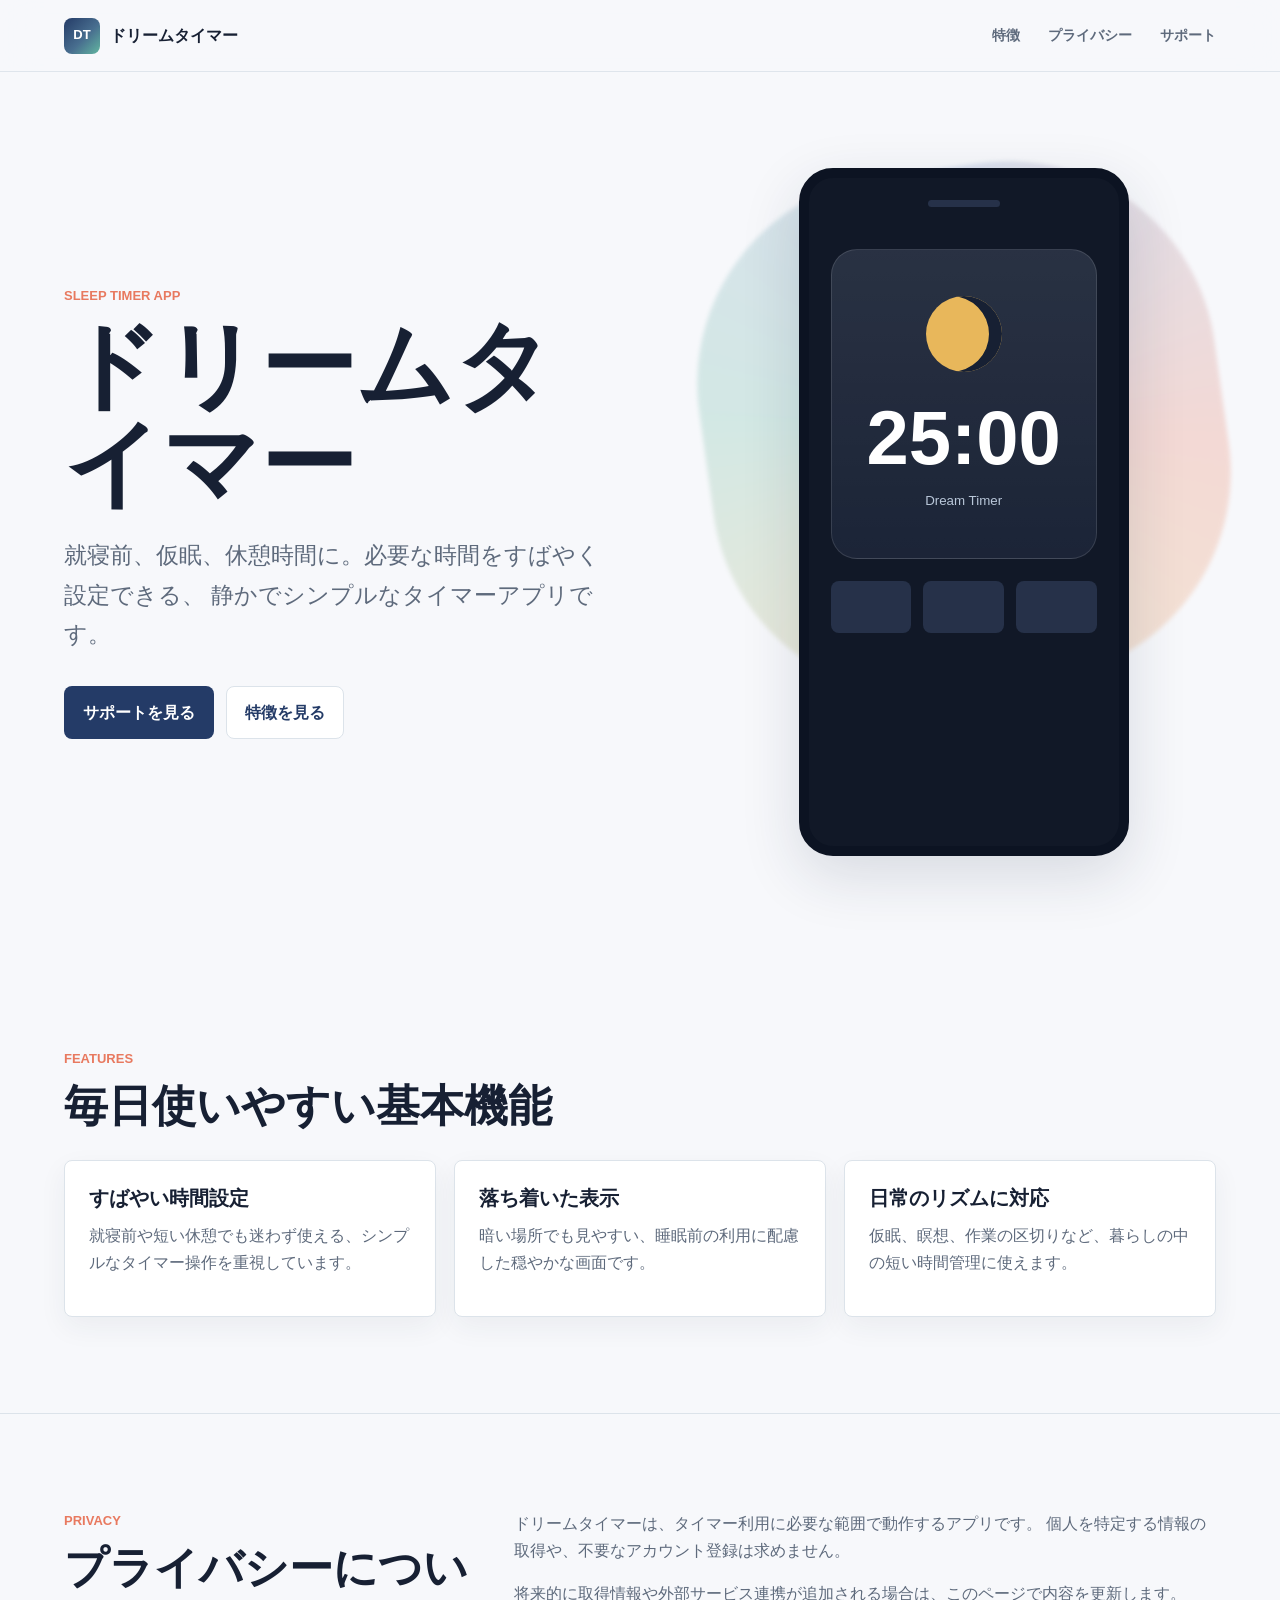
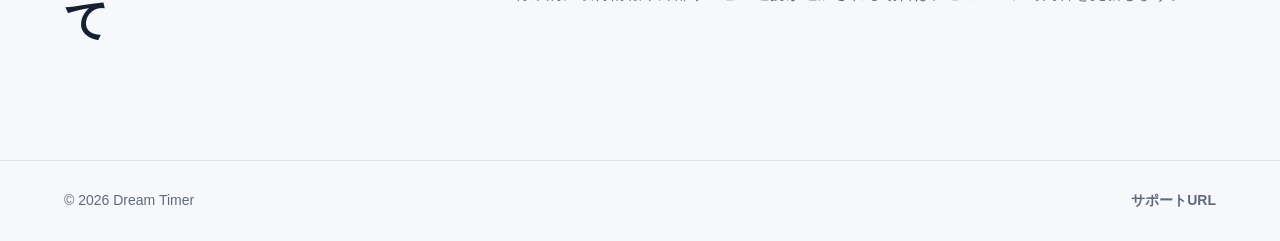
==== index.html @ 6107c569 "fix" ====
<!doctype html>
<html lang="ja">
  <head>
    <meta charset="utf-8">
    <meta name="viewport" content="width=device-width, initial-scale=1">
    <title>ドリームタイマー | 眠りに寄り添うシンプルなタイマー</title>
    <meta
      name="description"
      content="ドリームタイマーは、就寝前や休憩時間に使いやすい、シンプルで落ち着いたタイマーアプリです。"
    >
    <meta property="og:title" content="ドリームタイマー">
    <meta
      property="og:description"
      content="眠りに寄り添う、静かで使いやすいタイマーアプリ。"
    >
    <meta property="og:type" content="website">
    <link rel="stylesheet" href="styles.css">
  </head>
  <body>
    <header class="site-header" aria-label="サイトヘッダー">
      <a class="brand" href="index.html" aria-label="ドリームタイマー ホーム">
        <span class="app-icon" aria-hidden="true">DT</span>
        <span>ドリームタイマー</span>
      </a>
      <nav class="nav" aria-label="主要ナビゲーション">
        <a href="#features">特徴</a>
        <a href="#privacy">プライバシー</a>
        <a href="support.html">サポート</a>
      </nav>
    </header>

    <main>
      <section class="hero">
        <div class="hero-copy">
          <p class="eyebrow">Sleep timer app</p>
          <h1>ドリームタイマー</h1>
          <p class="lead">
            就寝前、仮眠、休憩時間に。必要な時間をすばやく設定できる、
            静かでシンプルなタイマーアプリです。
          </p>
          <div class="actions">
            <a class="button primary" href="support.html">サポートを見る</a>
            <a class="button secondary" href="#features">特徴を見る</a>
          </div>
        </div>
        <div class="phone-art" aria-label="ドリームタイマーの画面イメージ">
          <div class="phone">
            <div class="status-bar"></div>
            <div class="timer-face">
              <span class="moon" aria-hidden="true"></span>
              <strong>25:00</strong>
              <small>Dream Timer</small>
            </div>
            <div class="timer-controls">
              <span></span>
              <span></span>
              <span></span>
            </div>
          </div>
        </div>
      </section>

      <section id="features" class="section">
        <div class="section-heading">
          <p class="eyebrow">Features</p>
          <h2>毎日使いやすい基本機能</h2>
        </div>
        <div class="feature-grid">
          <article class="feature-card">
            <h3>すばやい時間設定</h3>
            <p>就寝前や短い休憩でも迷わず使える、シンプルなタイマー操作を重視しています。</p>
          </article>
          <article class="feature-card">
            <h3>落ち着いた表示</h3>
            <p>暗い場所でも見やすい、睡眠前の利用に配慮した穏やかな画面です。</p>
          </article>
          <article class="feature-card">
            <h3>日常のリズムに対応</h3>
            <p>仮眠、瞑想、作業の区切りなど、暮らしの中の短い時間管理に使えます。</p>
          </article>
        </div>
      </section>

      <section id="privacy" class="section split">
        <div>
          <p class="eyebrow">Privacy</p>
          <h2>プライバシーについて</h2>
        </div>
        <div class="copy-block">
          <p>
            ドリームタイマーは、タイマー利用に必要な範囲で動作するアプリです。
            個人を特定する情報の取得や、不要なアカウント登録は求めません。
          </p>
          <p>
            将来的に取得情報や外部サービス連携が追加される場合は、このページで内容を更新します。
          </p>
        </div>
      </section>
    </main>

    <footer class="site-footer">
      <span>&copy; 2026 Dream Timer</span>
      <a href="support.html">サポートURL</a>
    </footer>
  </body>
</html>
---- styles.css ----
:root {
  color-scheme: light;
  --ink: #172033;
  --muted: #5e6a7c;
  --line: #dce3ea;
  --paper: #f7f8fb;
  --panel: #ffffff;
  --navy: #243b67;
  --mint: #62b6a0;
  --coral: #e8795f;
  --gold: #e8b75b;
  --shadow: 0 20px 60px rgba(31, 45, 72, 0.14);
}

* {
  box-sizing: border-box;
}

html {
  scroll-behavior: smooth;
}

body {
  margin: 0;
  background: var(--paper);
  color: var(--ink);
  font-family: -apple-system, BlinkMacSystemFont, "Hiragino Sans", "Yu Gothic", "YuGothic", "Segoe UI", sans-serif;
  line-height: 1.7;
}

a {
  color: inherit;
}

.site-header {
  align-items: center;
  background: rgba(247, 248, 251, 0.9);
  backdrop-filter: blur(18px);
  border-bottom: 1px solid rgba(220, 227, 234, 0.9);
  display: flex;
  justify-content: space-between;
  min-height: 72px;
  padding: 14px clamp(20px, 5vw, 64px);
  position: sticky;
  top: 0;
  z-index: 10;
}

.brand {
  align-items: center;
  display: inline-flex;
  font-weight: 700;
  gap: 10px;
  text-decoration: none;
}

.app-icon {
  align-items: center;
  aspect-ratio: 1;
  background: linear-gradient(135deg, var(--navy), #486e8f 56%, var(--mint));
  border-radius: 8px;
  color: #fff;
  display: inline-flex;
  font-size: 13px;
  justify-content: center;
  width: 36px;
}

.nav {
  align-items: center;
  display: flex;
  gap: clamp(12px, 3vw, 28px);
  font-size: 14px;
}

.nav a {
  color: var(--muted);
  font-weight: 600;
  text-decoration: none;
}

.nav a:hover,
.nav a[aria-current="page"] {
  color: var(--ink);
}

.hero {
  align-items: center;
  display: grid;
  gap: clamp(32px, 7vw, 96px);
  grid-template-columns: minmax(0, 1.05fr) minmax(280px, 0.95fr);
  min-height: calc(100vh - 72px);
  overflow: hidden;
  padding: clamp(48px, 8vw, 96px) clamp(20px, 5vw, 64px);
}

.hero-copy {
  max-width: 680px;
}

.eyebrow {
  color: var(--coral);
  font-size: 13px;
  font-weight: 800;
  letter-spacing: 0;
  margin: 0 0 10px;
  text-transform: uppercase;
}

h1,
h2,
h3,
p {
  margin-top: 0;
}

h1 {
  font-size: clamp(48px, 9vw, 96px);
  line-height: 1.02;
  margin-bottom: 24px;
}

h2 {
  font-size: clamp(28px, 4vw, 44px);
  line-height: 1.18;
  margin-bottom: 18px;
}

h3 {
  font-size: 20px;
  line-height: 1.35;
  margin-bottom: 10px;
}

.lead {
  color: var(--muted);
  font-size: clamp(18px, 2.4vw, 23px);
  max-width: 720px;
}

.actions {
  display: flex;
  flex-wrap: wrap;
  gap: 12px;
  margin-top: 32px;
}

.button {
  align-items: center;
  border: 1px solid transparent;
  border-radius: 8px;
  display: inline-flex;
  font-weight: 700;
  justify-content: center;
  min-height: 48px;
  padding: 12px 18px;
  text-decoration: none;
}

.button.primary {
  background: var(--navy);
  color: #fff;
}

.button.secondary {
  background: #fff;
  border-color: var(--line);
  color: var(--navy);
}

.phone-art {
  display: flex;
  justify-content: center;
  min-width: 0;
  position: relative;
}

.phone-art::before {
  background: conic-gradient(from 190deg, var(--gold), var(--mint), #7e95c7, var(--coral), var(--gold));
  border-radius: 40%;
  content: "";
  filter: blur(2px);
  height: min(56vw, 520px);
  opacity: 0.24;
  position: absolute;
  transform: rotate(-8deg);
  width: min(56vw, 520px);
}

.phone {
  aspect-ratio: 0.48;
  background: #111827;
  border: 10px solid #0c1322;
  border-radius: 34px;
  box-shadow: var(--shadow);
  max-width: 330px;
  padding: 22px;
  position: relative;
  width: min(76vw, 330px);
}

.status-bar {
  background: #263149;
  border-radius: 99px;
  height: 7px;
  margin: 0 auto 42px;
  width: 72px;
}

.timer-face {
  align-items: center;
  background:
    linear-gradient(180deg, rgba(255, 255, 255, 0.08), rgba(255, 255, 255, 0.02)),
    #172033;
  border: 1px solid rgba(255, 255, 255, 0.12);
  border-radius: 26px;
  color: #fff;
  display: flex;
  flex-direction: column;
  justify-content: center;
  min-height: 310px;
  padding: 28px;
}

.moon {
  background: var(--gold);
  border-radius: 50%;
  box-shadow: -13px 0 0 #172033 inset;
  display: block;
  height: 76px;
  margin-bottom: 28px;
  width: 76px;
}

.timer-face strong {
  font-size: clamp(48px, 12vw, 76px);
  line-height: 1;
}

.timer-face small {
  color: #b9c7d9;
  margin-top: 14px;
}

.timer-controls {
  display: grid;
  gap: 12px;
  grid-template-columns: repeat(3, 1fr);
  margin-top: 22px;
}

.timer-controls span {
  background: #263149;
  border-radius: 8px;
  height: 52px;
}

.section {
  padding: clamp(56px, 8vw, 96px) clamp(20px, 5vw, 64px);
}

.section-heading {
  margin-bottom: 28px;
  max-width: 740px;
}

.feature-grid {
  display: grid;
  gap: 18px;
  grid-template-columns: repeat(3, minmax(0, 1fr));
}

.feature-card,
.support-panel {
  background: var(--panel);
  border: 1px solid var(--line);
  border-radius: 8px;
  box-shadow: 0 10px 28px rgba(31, 45, 72, 0.06);
  padding: 24px;
}

.feature-card p,
.support-panel p,
.copy-block p {
  color: var(--muted);
}

.split {
  align-items: start;
  border-top: 1px solid var(--line);
  display: grid;
  gap: 28px;
  grid-template-columns: minmax(220px, 0.75fr) minmax(0, 1.25fr);
}

.copy-block {
  max-width: 760px;
}

.support-hero {
  background: linear-gradient(135deg, #fff, #edf5f2);
  border-bottom: 1px solid var(--line);
  padding: clamp(56px, 9vw, 104px) clamp(20px, 5vw, 64px);
}

.support-hero h1 {
  font-size: clamp(44px, 7vw, 76px);
}

.support-layout {
  align-items: start;
  display: grid;
  gap: 18px;
  grid-template-columns: repeat(2, minmax(0, 1fr));
}

details {
  border-top: 1px solid var(--line);
  padding: 16px 0;
}

details:last-child {
  border-bottom: 1px solid var(--line);
}

summary {
  cursor: pointer;
  font-weight: 700;
}

summary + p {
  margin: 10px 0 0;
}

.note {
  font-size: 13px;
  margin: 16px 0 0;
}

.site-footer {
  align-items: center;
  border-top: 1px solid var(--line);
  color: var(--muted);
  display: flex;
  font-size: 14px;
  justify-content: space-between;
  padding: 28px clamp(20px, 5vw, 64px);
}

.site-footer a {
  font-weight: 700;
  text-decoration: none;
}

@media (max-width: 820px) {
  .site-header,
  .site-footer {
    align-items: flex-start;
    flex-direction: column;
    gap: 14px;
  }

  .hero,
  .feature-grid,
  .split,
  .support-layout {
    grid-template-columns: 1fr;
  }

  .hero {
    min-height: auto;
    padding-top: 40px;
  }

  .phone-art {
    justify-content: flex-start;
  }
}

@media (max-width: 520px) {
  .nav {
    flex-wrap: wrap;
  }

  .button {
    width: 100%;
  }

  .phone {
    border-radius: 26px;
    padding: 16px;
  }

  .timer-face {
    min-height: 250px;
  }
}
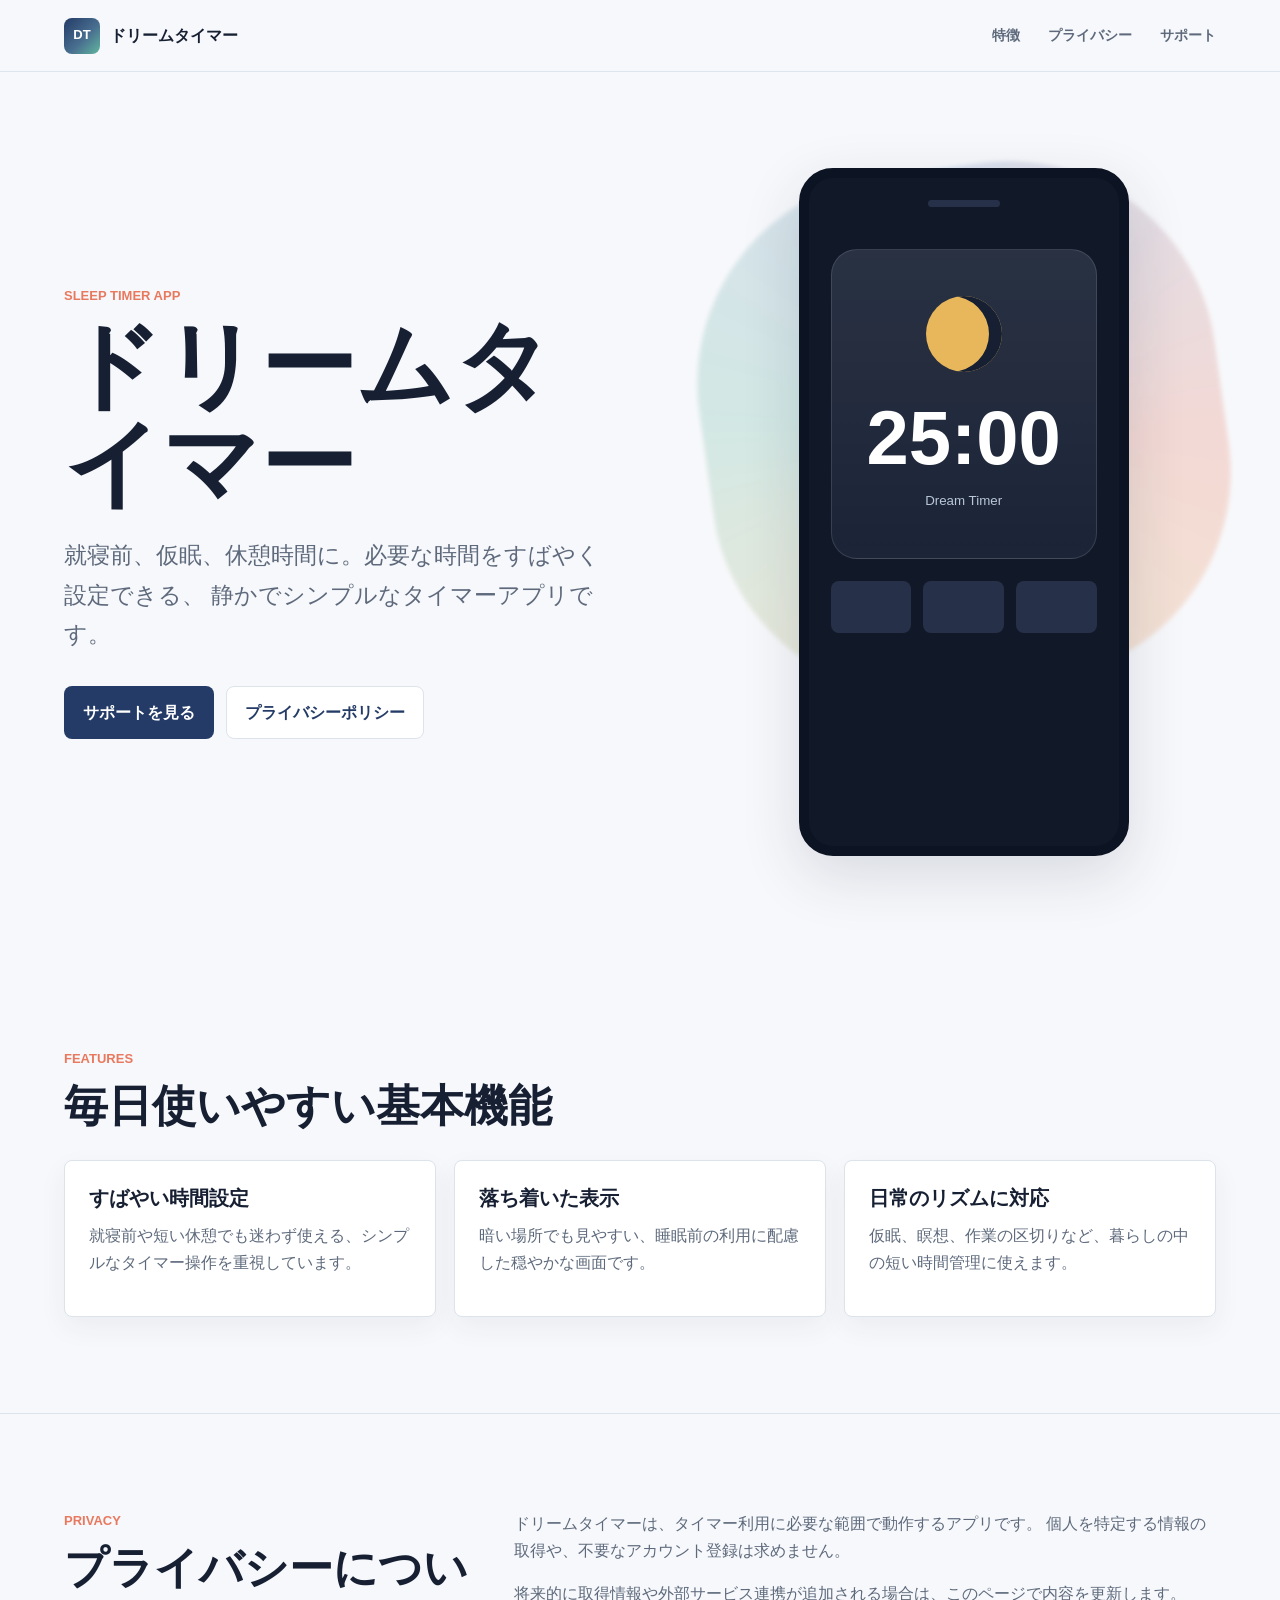
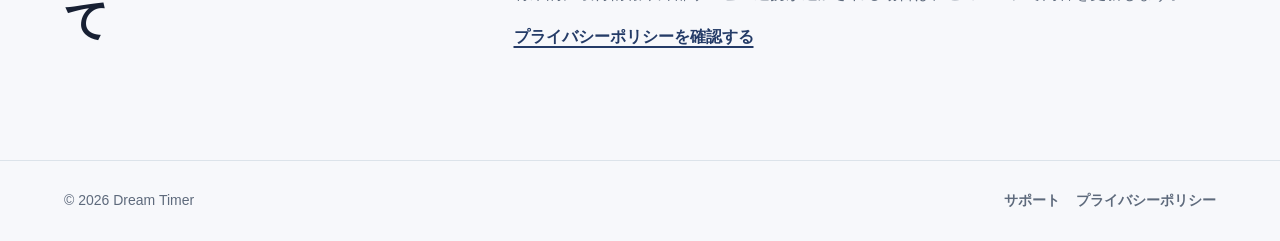
==== commit 553cea13: "Add App Store pages" ====
--- a/index.html
+++ b/index.html
@@ -24,7 +24,7 @@
       </a>
       <nav class="nav" aria-label="主要ナビゲーション">
         <a href="#features">特徴</a>
-        <a href="#privacy">プライバシー</a>
+        <a href="privacy.html">プライバシー</a>
         <a href="support.html">サポート</a>
       </nav>
     </header>
@@ -40,7 +40,7 @@
           </p>
           <div class="actions">
             <a class="button primary" href="support.html">サポートを見る</a>
-            <a class="button secondary" href="#features">特徴を見る</a>
+            <a class="button secondary" href="privacy.html">プライバシーポリシー</a>
           </div>
         </div>
         <div class="phone-art" aria-label="ドリームタイマーの画面イメージ">
@@ -94,13 +94,17 @@
           <p>
             将来的に取得情報や外部サービス連携が追加される場合は、このページで内容を更新します。
           </p>
+          <a class="text-link" href="privacy.html">プライバシーポリシーを確認する</a>
         </div>
       </section>
     </main>
 
     <footer class="site-footer">
       <span>&copy; 2026 Dream Timer</span>
-      <a href="support.html">サポートURL</a>
+      <div class="footer-links">
+        <a href="support.html">サポート</a>
+        <a href="privacy.html">プライバシーポリシー</a>
+      </div>
     </footer>
   </body>
 </html>
--- a/styles.css
+++ b/styles.css
@@ -168,6 +168,13 @@
   color: var(--navy);
 }
 
+.text-link {
+  color: var(--navy);
+  font-weight: 700;
+  text-decoration-thickness: 2px;
+  text-underline-offset: 4px;
+}
+
 .phone-art {
   display: flex;
   justify-content: center;
@@ -314,6 +321,39 @@
   grid-template-columns: repeat(2, minmax(0, 1fr));
 }
 
+.legal-layout {
+  display: flex;
+  justify-content: center;
+}
+
+.legal-panel {
+  background: var(--panel);
+  border: 1px solid var(--line);
+  border-radius: 8px;
+  box-shadow: 0 10px 28px rgba(31, 45, 72, 0.06);
+  max-width: 920px;
+  padding: clamp(24px, 5vw, 48px);
+}
+
+.legal-panel h2 {
+  font-size: clamp(22px, 3vw, 30px);
+  margin: 36px 0 10px;
+}
+
+.legal-panel h2:first-child {
+  margin-top: 0;
+}
+
+.legal-panel p {
+  color: var(--muted);
+}
+
+.policy-date {
+  border-top: 1px solid var(--line);
+  margin: 36px 0 0;
+  padding-top: 20px;
+}
+
 details {
   border-top: 1px solid var(--line);
   padding: 16px 0;
@@ -350,6 +390,12 @@
 .site-footer a {
   font-weight: 700;
   text-decoration: none;
+}
+
+.footer-links {
+  display: flex;
+  flex-wrap: wrap;
+  gap: 16px;
 }
 
 @media (max-width: 820px) {
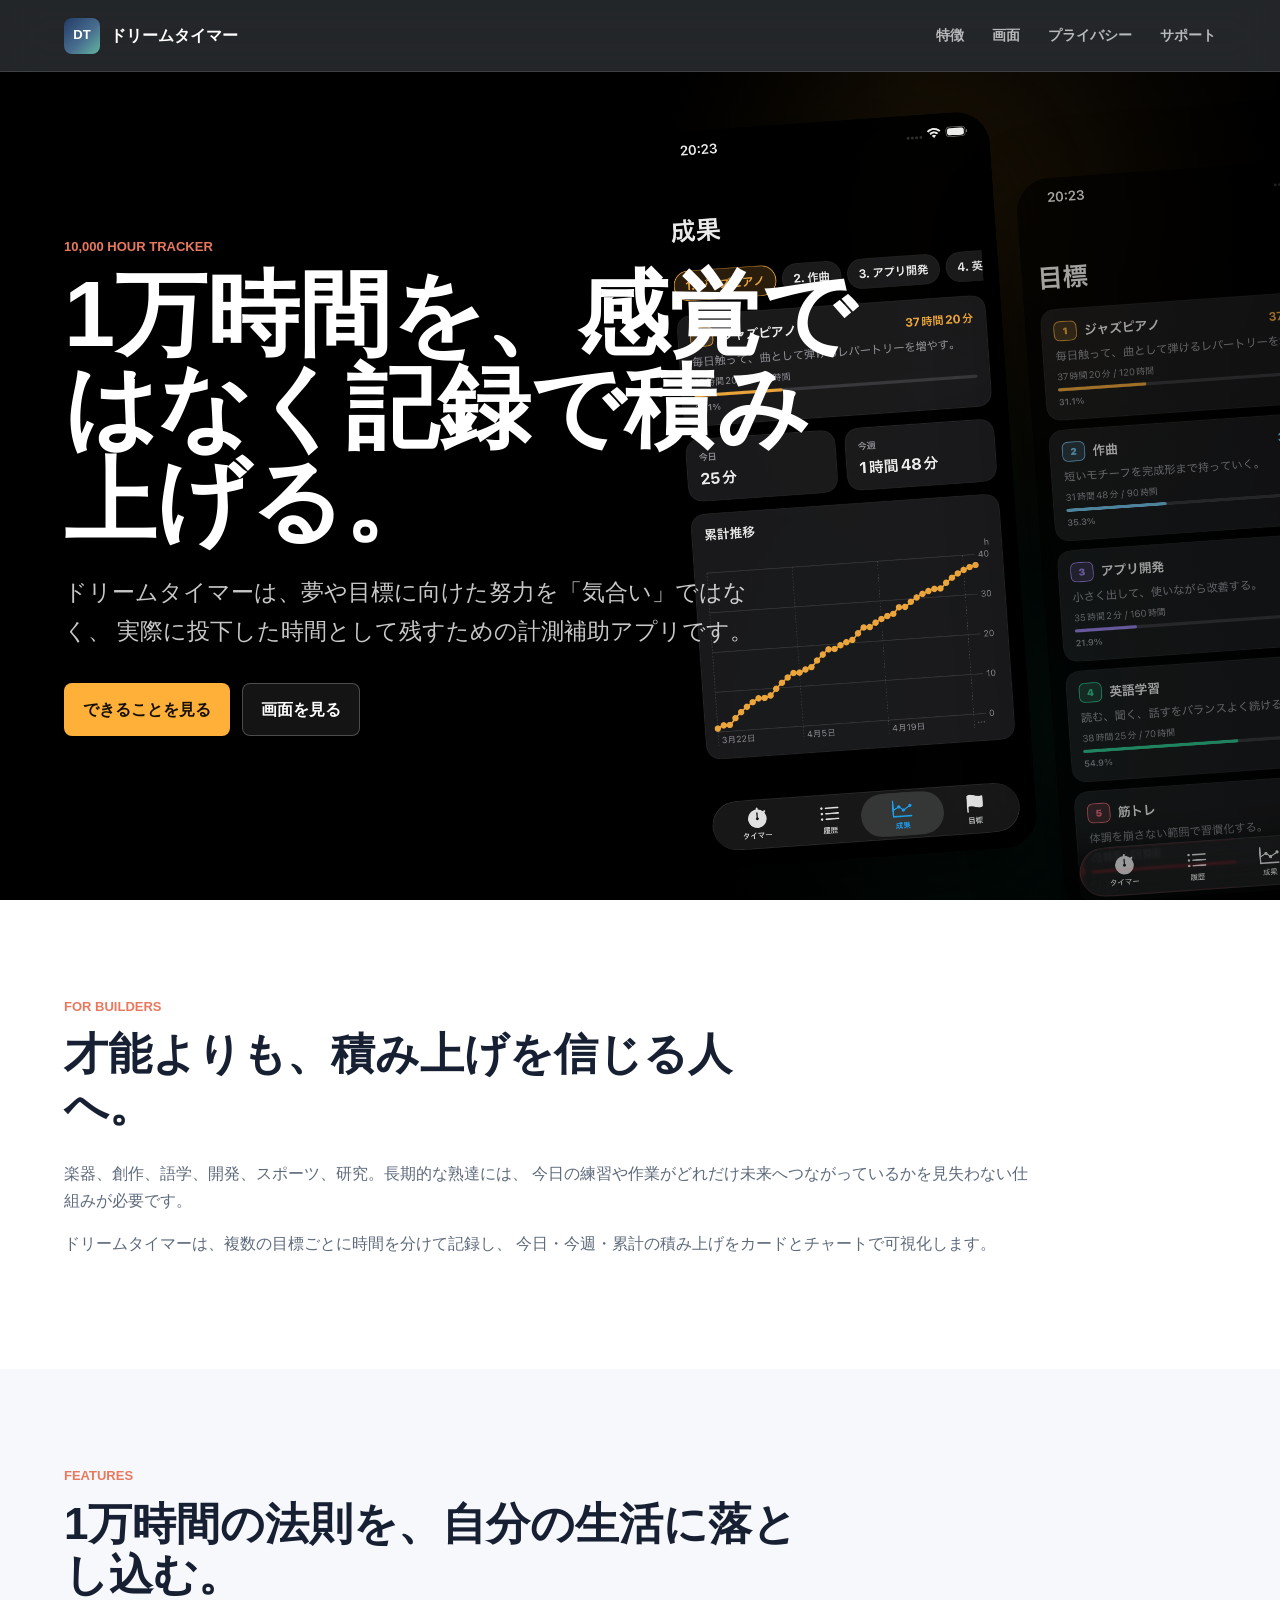
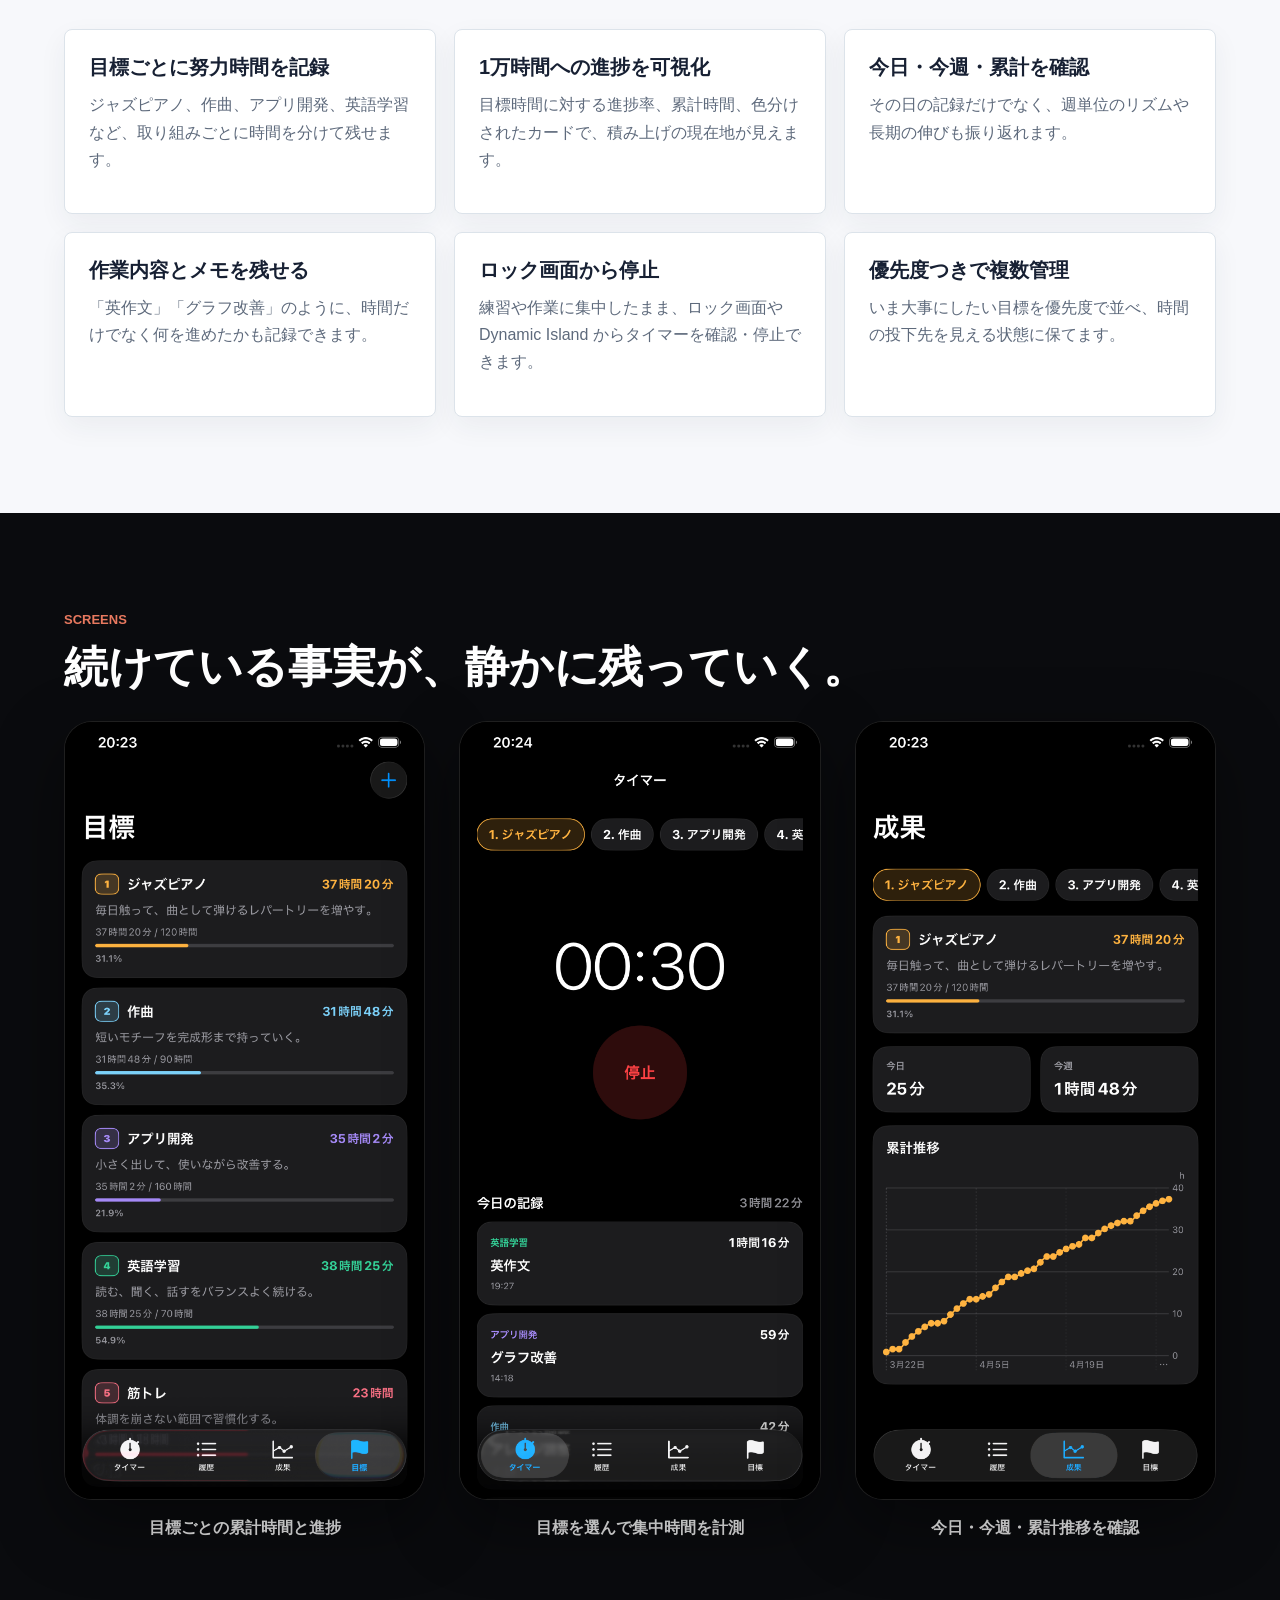
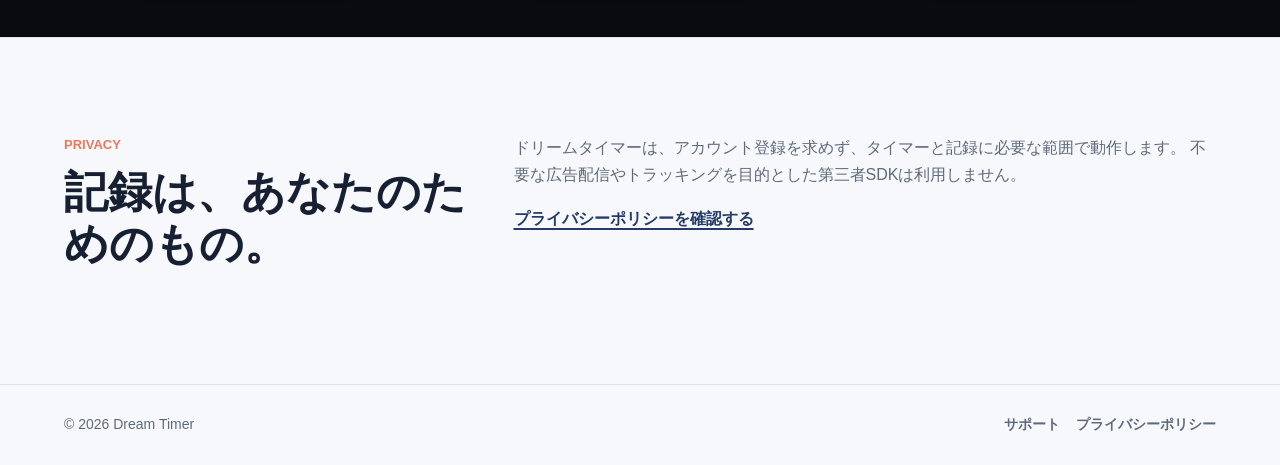
==== commit 1732a9cd: "Update marketing page with app screenshots" ====
--- a/index.html
+++ b/index.html
@@ -3,96 +3,133 @@
   <head>
     <meta charset="utf-8">
     <meta name="viewport" content="width=device-width, initial-scale=1">
-    <title>ドリームタイマー | 眠りに寄り添うシンプルなタイマー</title>
+    <title>ドリームタイマー | 1万時間を積み上げる記録アプリ</title>
     <meta
       name="description"
-      content="ドリームタイマーは、就寝前や休憩時間に使いやすい、シンプルで落ち着いたタイマーアプリです。"
+      content="ドリームタイマーは、夢や目標に向けた努力を時間として記録し、1万時間への進捗を可視化する計測補助アプリです。"
     >
     <meta property="og:title" content="ドリームタイマー">
     <meta
       property="og:description"
-      content="眠りに寄り添う、静かで使いやすいタイマーアプリ。"
+      content="才能よりも、積み上げを信じる人のための1万時間記録アプリ。"
     >
     <meta property="og:type" content="website">
     <link rel="stylesheet" href="styles.css">
   </head>
   <body>
-    <header class="site-header" aria-label="サイトヘッダー">
+    <header class="site-header dark-header" aria-label="サイトヘッダー">
       <a class="brand" href="index.html" aria-label="ドリームタイマー ホーム">
         <span class="app-icon" aria-hidden="true">DT</span>
         <span>ドリームタイマー</span>
       </a>
       <nav class="nav" aria-label="主要ナビゲーション">
         <a href="#features">特徴</a>
+        <a href="#screens">画面</a>
         <a href="privacy.html">プライバシー</a>
         <a href="support.html">サポート</a>
       </nav>
     </header>
 
     <main>
-      <section class="hero">
+      <section class="hero marketing-hero">
+        <div class="hero-screens" aria-hidden="true">
+          <img class="hero-shot hero-shot-main" src="assets/screenshots/progress.png" alt="">
+          <img class="hero-shot hero-shot-side" src="assets/screenshots/goals.png" alt="">
+        </div>
         <div class="hero-copy">
-          <p class="eyebrow">Sleep timer app</p>
-          <h1>ドリームタイマー</h1>
+          <p class="eyebrow">10,000 hour tracker</p>
+          <h1>1万時間を、感覚ではなく記録で積み上げる。</h1>
           <p class="lead">
-            就寝前、仮眠、休憩時間に。必要な時間をすばやく設定できる、
-            静かでシンプルなタイマーアプリです。
+            ドリームタイマーは、夢や目標に向けた努力を「気合い」ではなく、
+            実際に投下した時間として残すための計測補助アプリです。
           </p>
           <div class="actions">
-            <a class="button primary" href="support.html">サポートを見る</a>
-            <a class="button secondary" href="privacy.html">プライバシーポリシー</a>
+            <a class="button primary" href="#features">できることを見る</a>
+            <a class="button secondary" href="#screens">画面を見る</a>
           </div>
         </div>
-        <div class="phone-art" aria-label="ドリームタイマーの画面イメージ">
-          <div class="phone">
-            <div class="status-bar"></div>
-            <div class="timer-face">
-              <span class="moon" aria-hidden="true"></span>
-              <strong>25:00</strong>
-              <small>Dream Timer</small>
-            </div>
-            <div class="timer-controls">
-              <span></span>
-              <span></span>
-              <span></span>
-            </div>
-          </div>
+      </section>
+
+      <section class="section intro-section">
+        <div class="section-heading">
+          <p class="eyebrow">For builders</p>
+          <h2>才能よりも、積み上げを信じる人へ。</h2>
+        </div>
+        <div class="copy-block wide-copy">
+          <p>
+            楽器、創作、語学、開発、スポーツ、研究。長期的な熟達には、
+            今日の練習や作業がどれだけ未来へつながっているかを見失わない仕組みが必要です。
+          </p>
+          <p>
+            ドリームタイマーは、複数の目標ごとに時間を分けて記録し、
+            今日・今週・累計の積み上げをカードとチャートで可視化します。
+          </p>
         </div>
       </section>
 
       <section id="features" class="section">
         <div class="section-heading">
           <p class="eyebrow">Features</p>
-          <h2>毎日使いやすい基本機能</h2>
+          <h2>1万時間の法則を、自分の生活に落とし込む。</h2>
         </div>
         <div class="feature-grid">
           <article class="feature-card">
-            <h3>すばやい時間設定</h3>
-            <p>就寝前や短い休憩でも迷わず使える、シンプルなタイマー操作を重視しています。</p>
+            <h3>目標ごとに努力時間を記録</h3>
+            <p>ジャズピアノ、作曲、アプリ開発、英語学習など、取り組みごとに時間を分けて残せます。</p>
           </article>
           <article class="feature-card">
-            <h3>落ち着いた表示</h3>
-            <p>暗い場所でも見やすい、睡眠前の利用に配慮した穏やかな画面です。</p>
+            <h3>1万時間への進捗を可視化</h3>
+            <p>目標時間に対する進捗率、累計時間、色分けされたカードで、積み上げの現在地が見えます。</p>
           </article>
           <article class="feature-card">
-            <h3>日常のリズムに対応</h3>
-            <p>仮眠、瞑想、作業の区切りなど、暮らしの中の短い時間管理に使えます。</p>
+            <h3>今日・今週・累計を確認</h3>
+            <p>その日の記録だけでなく、週単位のリズムや長期の伸びも振り返れます。</p>
           </article>
+          <article class="feature-card">
+            <h3>作業内容とメモを残せる</h3>
+            <p>「英作文」「グラフ改善」のように、時間だけでなく何を進めたかも記録できます。</p>
+          </article>
+          <article class="feature-card">
+            <h3>ロック画面から停止</h3>
+            <p>練習や作業に集中したまま、ロック画面や Dynamic Island からタイマーを確認・停止できます。</p>
+          </article>
+          <article class="feature-card">
+            <h3>優先度つきで複数管理</h3>
+            <p>いま大事にしたい目標を優先度で並べ、時間の投下先を見える状態に保てます。</p>
+          </article>
+        </div>
+      </section>
+
+      <section id="screens" class="section screen-section">
+        <div class="section-heading">
+          <p class="eyebrow">Screens</p>
+          <h2>続けている事実が、静かに残っていく。</h2>
+        </div>
+        <div class="screen-grid">
+          <figure>
+            <img src="assets/screenshots/goals.png" alt="目標ごとの累計時間と進捗率を表示する画面">
+            <figcaption>目標ごとの累計時間と進捗</figcaption>
+          </figure>
+          <figure>
+            <img src="assets/screenshots/timer.png" alt="目標を選んで作業時間を計測するタイマー画面">
+            <figcaption>目標を選んで集中時間を計測</figcaption>
+          </figure>
+          <figure>
+            <img src="assets/screenshots/progress.png" alt="今日、今週、累計推移を確認する成果画面">
+            <figcaption>今日・今週・累計推移を確認</figcaption>
+          </figure>
         </div>
       </section>
 
       <section id="privacy" class="section split">
         <div>
           <p class="eyebrow">Privacy</p>
-          <h2>プライバシーについて</h2>
+          <h2>記録は、あなたのためのもの。</h2>
         </div>
         <div class="copy-block">
           <p>
-            ドリームタイマーは、タイマー利用に必要な範囲で動作するアプリです。
-            個人を特定する情報の取得や、不要なアカウント登録は求めません。
-          </p>
-          <p>
-            将来的に取得情報や外部サービス連携が追加される場合は、このページで内容を更新します。
+            ドリームタイマーは、アカウント登録を求めず、タイマーと記録に必要な範囲で動作します。
+            不要な広告配信やトラッキングを目的とした第三者SDKは利用しません。
           </p>
           <a class="text-link" href="privacy.html">プライバシーポリシーを確認する</a>
         </div>
--- a/styles.css
+++ b/styles.css
@@ -84,6 +84,21 @@
   color: var(--ink);
 }
 
+.dark-header {
+  background: rgba(6, 8, 12, 0.88);
+  border-bottom-color: rgba(255, 255, 255, 0.12);
+  color: #fff;
+}
+
+.dark-header .nav a {
+  color: rgba(255, 255, 255, 0.68);
+}
+
+.dark-header .nav a:hover,
+.dark-header .nav a[aria-current="page"] {
+  color: #fff;
+}
+
 .hero {
   align-items: center;
   display: grid;
@@ -92,6 +107,72 @@
   min-height: calc(100vh - 72px);
   overflow: hidden;
   padding: clamp(48px, 8vw, 96px) clamp(20px, 5vw, 64px);
+}
+
+.marketing-hero {
+  background:
+    linear-gradient(90deg, rgba(0, 0, 0, 0.95) 0%, rgba(0, 0, 0, 0.86) 44%, rgba(0, 0, 0, 0.48) 72%, rgba(0, 0, 0, 0.84) 100%),
+    radial-gradient(circle at 76% 18%, rgba(255, 176, 57, 0.24), transparent 30%),
+    radial-gradient(circle at 82% 78%, rgba(47, 211, 158, 0.18), transparent 32%),
+    #000;
+  color: #fff;
+  display: flex;
+  isolation: isolate;
+  min-height: calc(100vh - 72px);
+  overflow: hidden;
+  position: relative;
+}
+
+.marketing-hero .hero-copy {
+  max-width: 820px;
+  position: relative;
+  z-index: 2;
+}
+
+.marketing-hero h1 {
+  font-size: clamp(44px, 7.4vw, 92px);
+  max-width: 900px;
+}
+
+.marketing-hero .lead {
+  color: rgba(255, 255, 255, 0.78);
+}
+
+.marketing-hero .button.primary {
+  background: #ffb039;
+  color: #151007;
+}
+
+.marketing-hero .button.secondary {
+  background: rgba(255, 255, 255, 0.08);
+  border-color: rgba(255, 255, 255, 0.24);
+  color: #fff;
+}
+
+.hero-screens {
+  bottom: -12vh;
+  display: flex;
+  gap: 22px;
+  pointer-events: none;
+  position: absolute;
+  right: clamp(-140px, -8vw, -48px);
+  top: 4vh;
+  transform: rotate(-4deg);
+  z-index: 1;
+}
+
+.hero-shot {
+  border-radius: 34px;
+  box-shadow: 0 32px 90px rgba(0, 0, 0, 0.58);
+  height: min(82vh, 820px);
+  object-fit: cover;
+  opacity: 0.92;
+  width: auto;
+}
+
+.hero-shot-side {
+  margin-top: 72px;
+  opacity: 0.62;
 }
 
 .hero-copy {
@@ -304,6 +385,49 @@
   max-width: 760px;
 }
 
+.intro-section {
+  background: #fff;
+}
+
+.wide-copy {
+  max-width: 980px;
+}
+
+.screen-section {
+  background: #0a0b0e;
+  color: #fff;
+}
+
+.screen-section .section-heading {
+  max-width: 880px;
+}
+
+.screen-grid {
+  display: grid;
+  gap: clamp(18px, 3vw, 34px);
+  grid-template-columns: repeat(3, minmax(0, 1fr));
+}
+
+.screen-grid figure {
+  margin: 0;
+}
+
+.screen-grid img {
+  background: #000;
+  border: 1px solid rgba(255, 255, 255, 0.12);
+  border-radius: 28px;
+  box-shadow: 0 24px 70px rgba(0, 0, 0, 0.42);
+  display: block;
+  width: 100%;
+}
+
+.screen-grid figcaption {
+  color: rgba(255, 255, 255, 0.74);
+  font-weight: 700;
+  margin-top: 14px;
+  text-align: center;
+}
+
 .support-hero {
   background: linear-gradient(135deg, #fff, #edf5f2);
   border-bottom: 1px solid var(--line);
@@ -409,7 +533,8 @@
   .hero,
   .feature-grid,
   .split,
-  .support-layout {
+  .support-layout,
+  .screen-grid {
     grid-template-columns: 1fr;
   }
 
@@ -418,6 +543,27 @@
     padding-top: 40px;
   }
 
+  .marketing-hero {
+    min-height: 900px;
+    padding-bottom: 420px;
+  }
+
+  .hero-screens {
+    bottom: -90px;
+    left: 20px;
+    right: auto;
+    top: auto;
+    transform: rotate(-3deg);
+  }
+
+  .hero-shot {
+    height: 520px;
+  }
+
+  .hero-shot-side {
+    display: none;
+  }
+
   .phone-art {
     justify-content: flex-start;
   }
@@ -440,4 +586,17 @@
   .timer-face {
     min-height: 250px;
   }
-}
+
+  .marketing-hero {
+    min-height: 820px;
+    padding-bottom: 360px;
+  }
+
+  .hero-shot {
+    height: 460px;
+  }
+
+  .screen-grid img {
+    border-radius: 20px;
+  }
+}
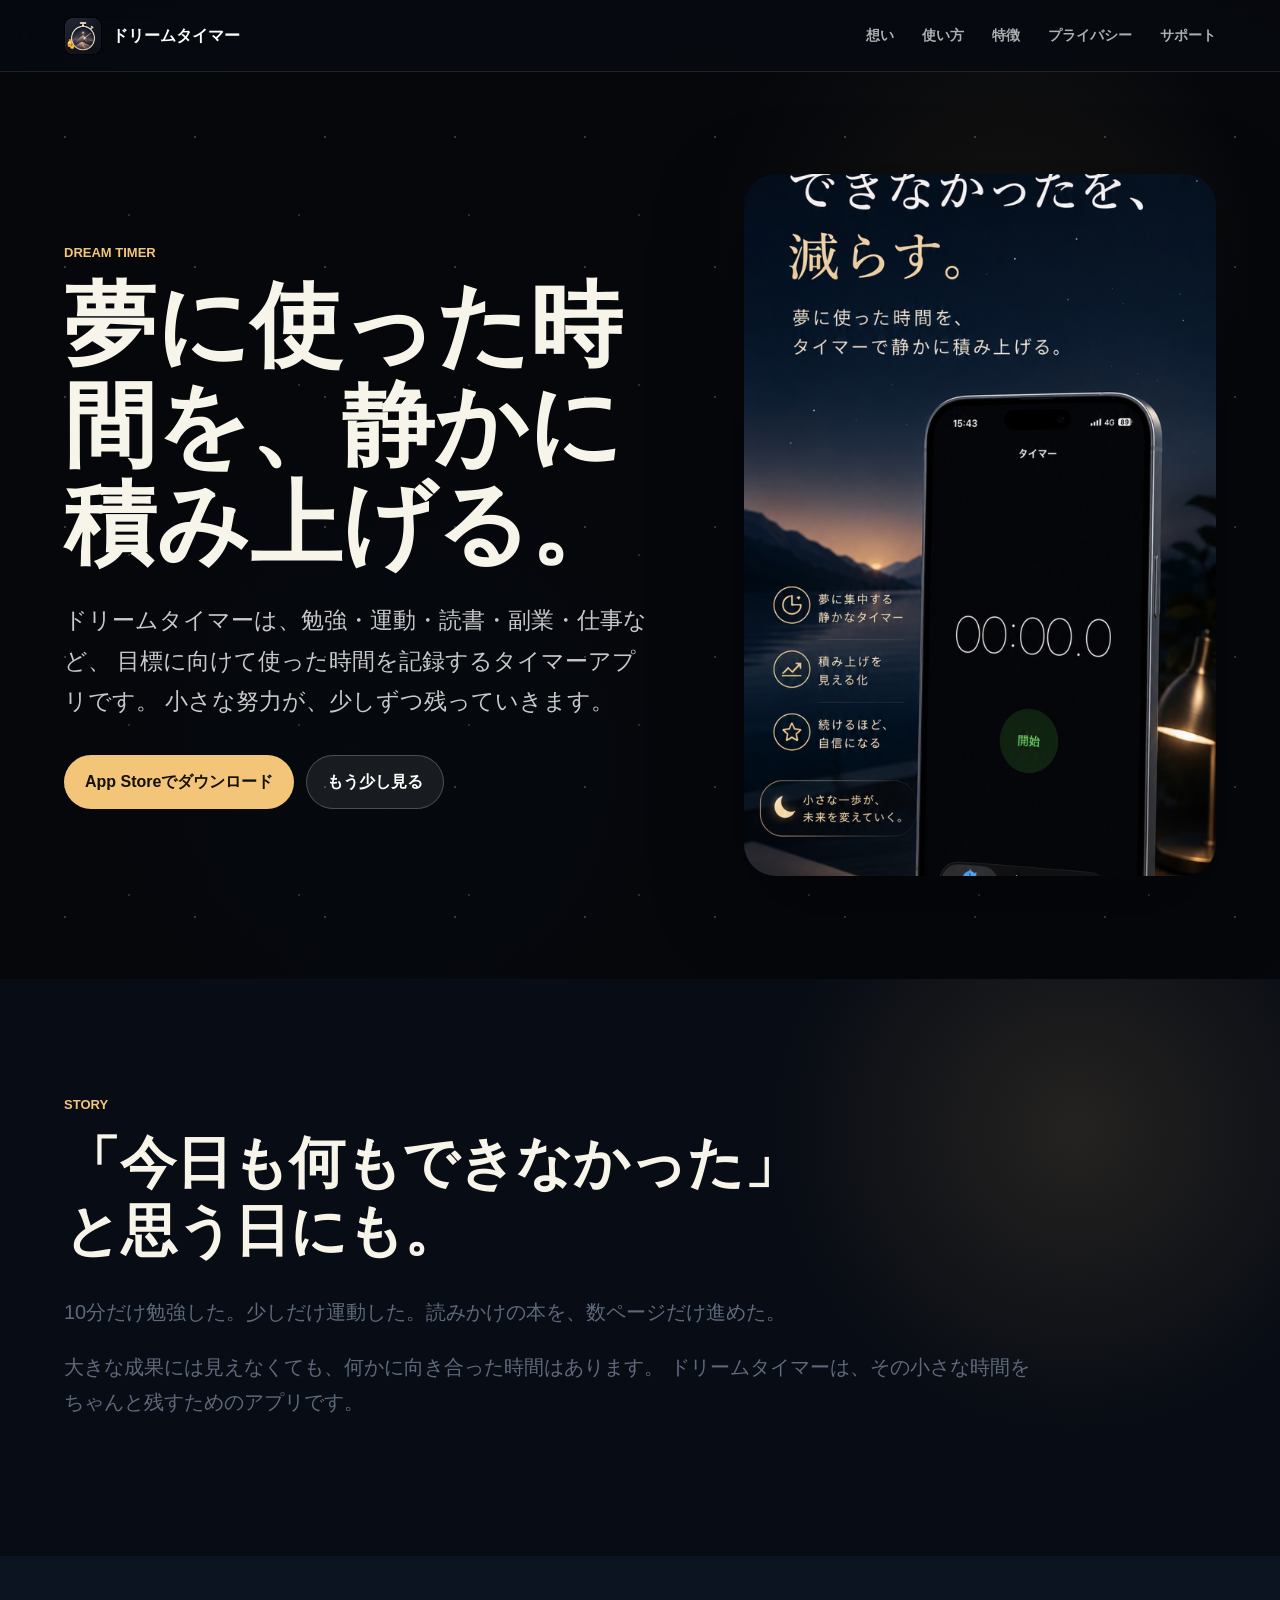
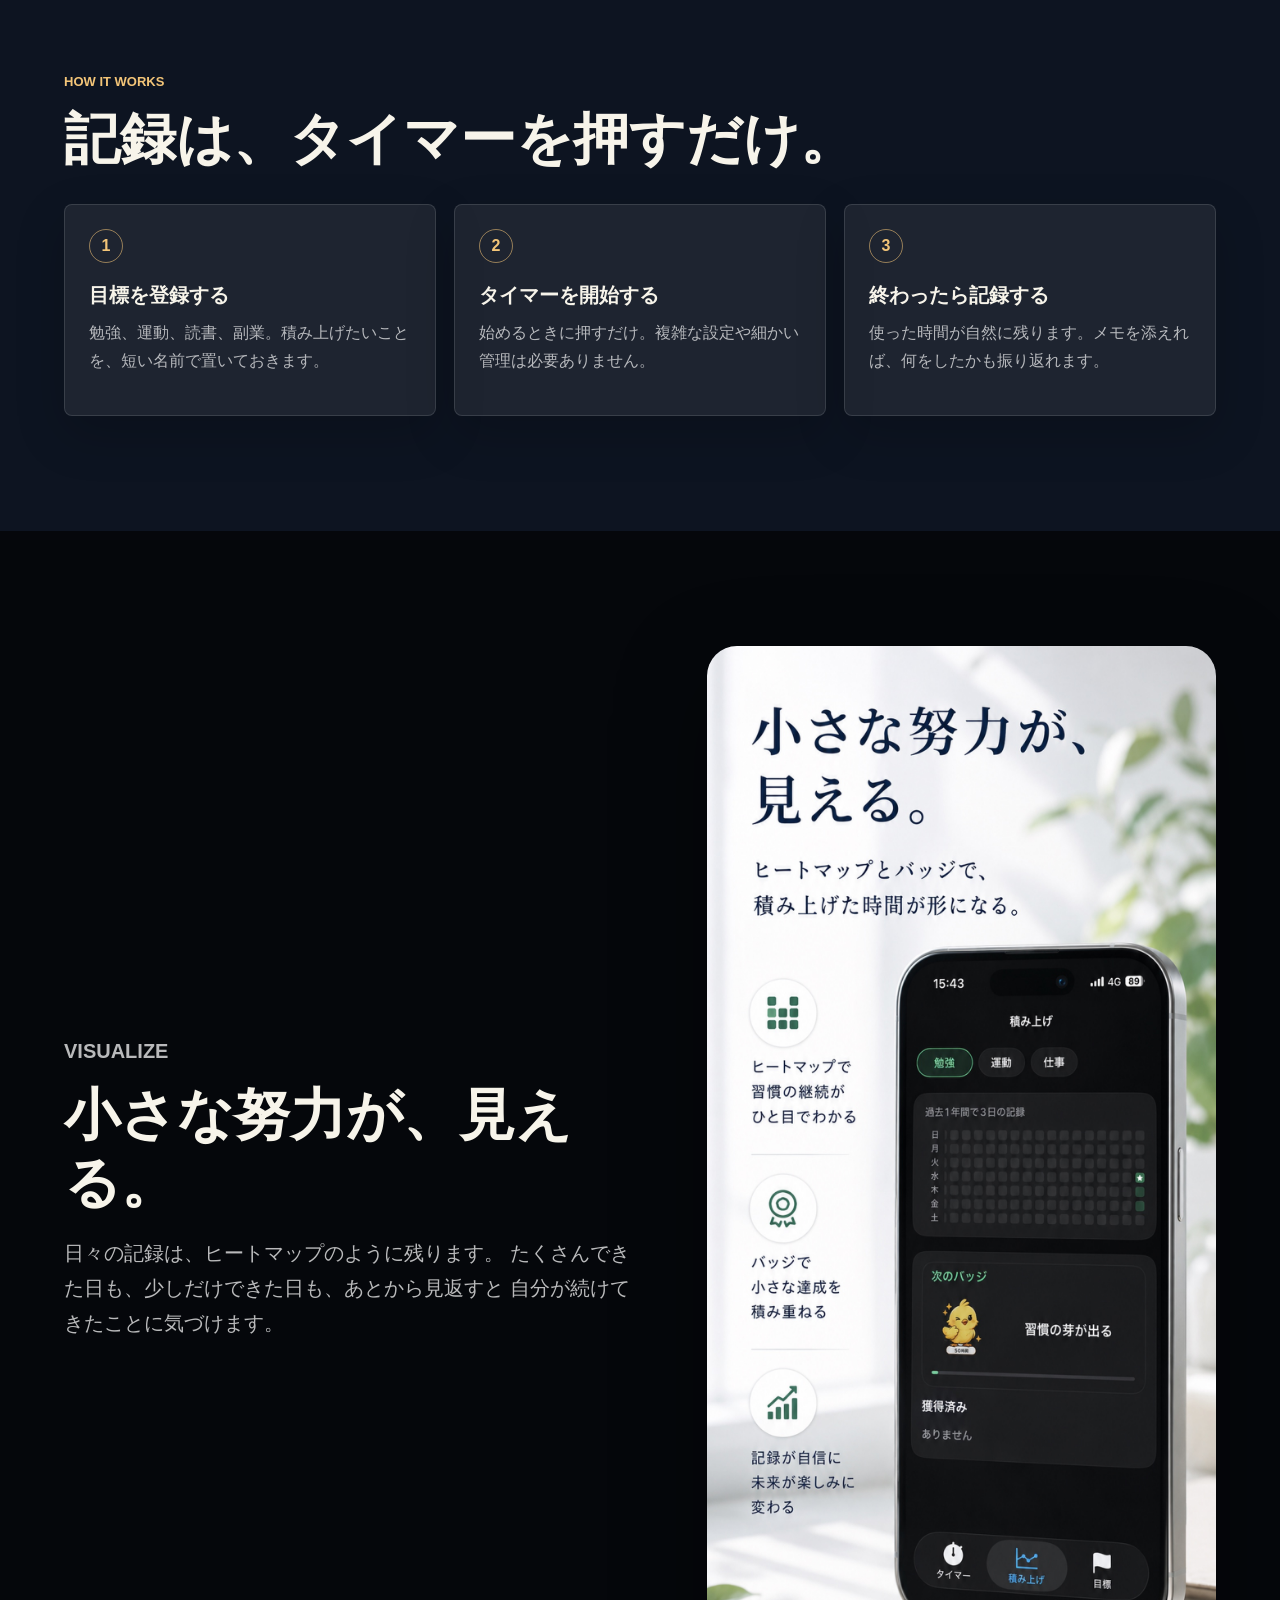
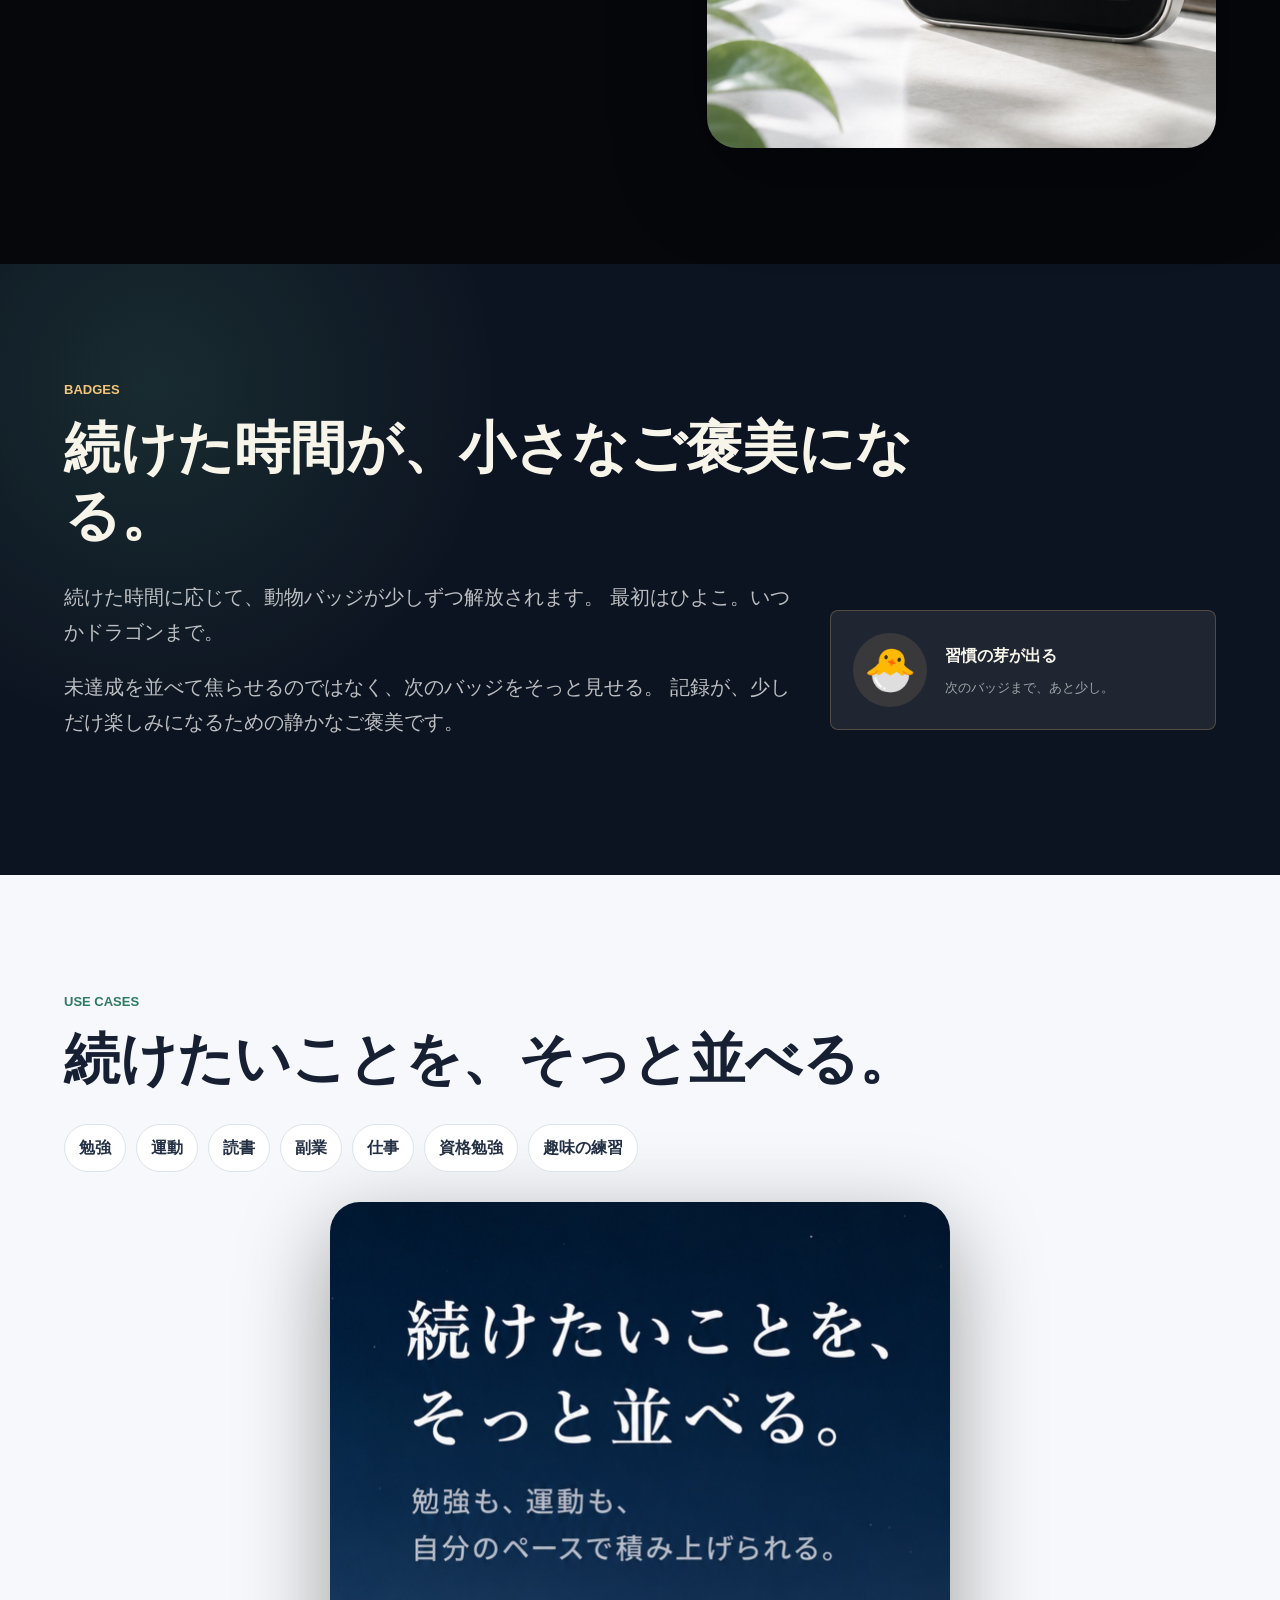
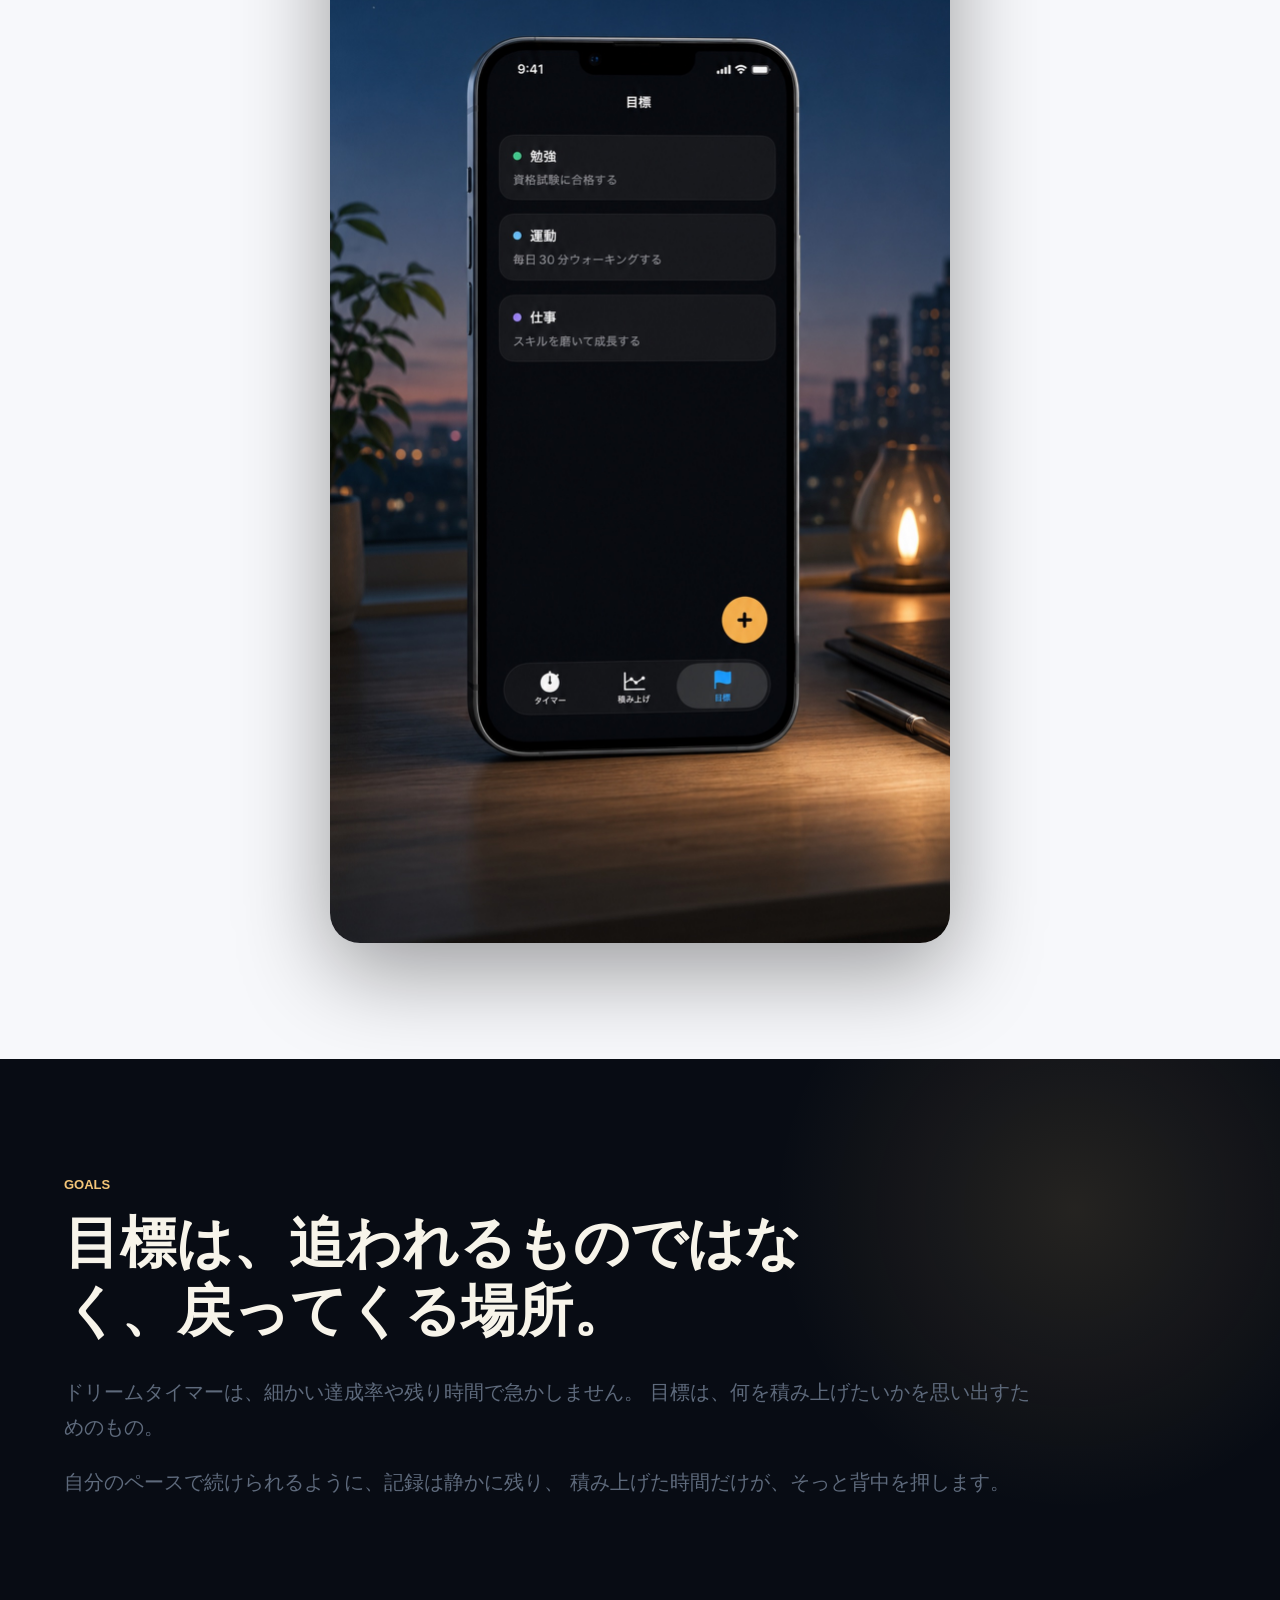
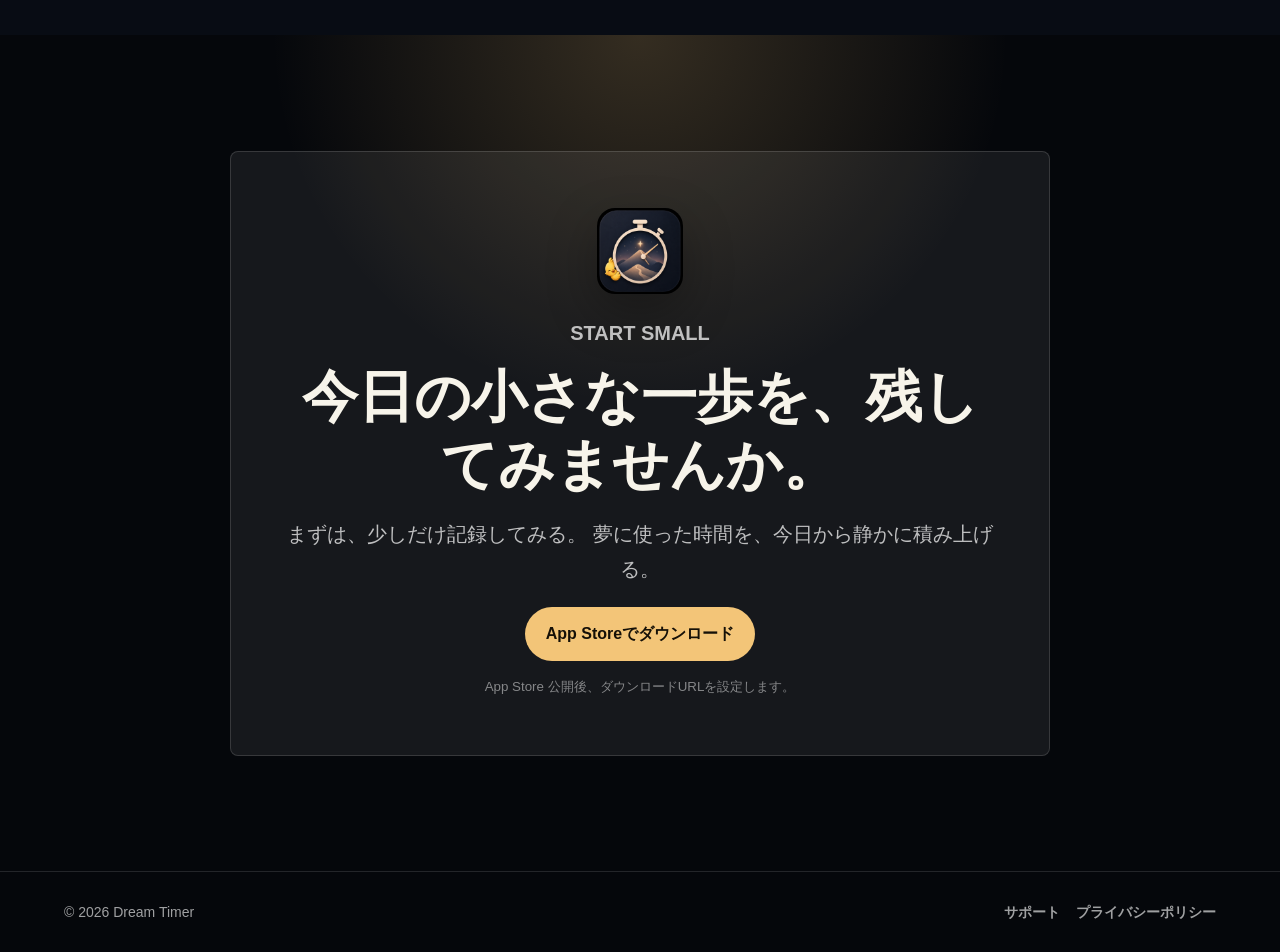
==== commit c5f25542: "Refresh marketing site concept" ====
--- a/index.html
+++ b/index.html
@@ -3,140 +3,191 @@
   <head>
     <meta charset="utf-8">
     <meta name="viewport" content="width=device-width, initial-scale=1">
-    <title>ドリームタイマー | 1万時間を積み上げる記録アプリ</title>
+    <title>ドリームタイマー | 夢に使った時間を、静かに積み上げる</title>
     <meta
       name="description"
-      content="ドリームタイマーは、夢や目標に向けた努力を時間として記録し、1万時間への進捗を可視化する計測補助アプリです。"
+      content="ドリームタイマーは、勉強・運動・読書・副業・仕事など、夢や目標に向けて使った時間をタイマーで記録するiOSアプリです。"
     >
     <meta property="og:title" content="ドリームタイマー">
     <meta
       property="og:description"
-      content="才能よりも、積み上げを信じる人のための1万時間記録アプリ。"
+      content="今日も何もできなかった、を減らす。夢に使った時間を、静かに積み上げるタイマーアプリ。"
     >
     <meta property="og:type" content="website">
+    <link rel="icon" href="assets/marketing/icon.png">
+    <link rel="apple-touch-icon" href="assets/marketing/icon.png">
     <link rel="stylesheet" href="styles.css">
   </head>
-  <body>
+  <body class="marketing-page">
     <header class="site-header dark-header" aria-label="サイトヘッダー">
       <a class="brand" href="index.html" aria-label="ドリームタイマー ホーム">
-        <span class="app-icon" aria-hidden="true">DT</span>
+        <img class="brand-icon" src="assets/marketing/icon.png" alt="">
         <span>ドリームタイマー</span>
       </a>
       <nav class="nav" aria-label="主要ナビゲーション">
+        <a href="#story">想い</a>
+        <a href="#how">使い方</a>
         <a href="#features">特徴</a>
-        <a href="#screens">画面</a>
         <a href="privacy.html">プライバシー</a>
         <a href="support.html">サポート</a>
       </nav>
     </header>
 
     <main>
-      <section class="hero marketing-hero">
-        <div class="hero-screens" aria-hidden="true">
-          <img class="hero-shot hero-shot-main" src="assets/screenshots/progress.png" alt="">
-          <img class="hero-shot hero-shot-side" src="assets/screenshots/goals.png" alt="">
-        </div>
+      <section class="hero dream-hero">
         <div class="hero-copy">
-          <p class="eyebrow">10,000 hour tracker</p>
-          <h1>1万時間を、感覚ではなく記録で積み上げる。</h1>
+          <p class="eyebrow">Dream Timer</p>
+          <h1>夢に使った時間を、静かに積み上げる。</h1>
           <p class="lead">
-            ドリームタイマーは、夢や目標に向けた努力を「気合い」ではなく、
-            実際に投下した時間として残すための計測補助アプリです。
+            ドリームタイマーは、勉強・運動・読書・副業・仕事など、
+            目標に向けて使った時間を記録するタイマーアプリです。
+            小さな努力が、少しずつ残っていきます。
           </p>
           <div class="actions">
-            <a class="button primary" href="#features">できることを見る</a>
-            <a class="button secondary" href="#screens">画面を見る</a>
+            <a class="button primary" href="#download">App Storeでダウンロード</a>
+            <a class="button secondary" href="#story">もう少し見る</a>
+          </div>
+        </div>
+        <div class="hero-media" aria-label="ドリームタイマーのアプリ画面">
+          <img src="assets/marketing/hero.jpg" alt="ドリームタイマーのタイマー画面">
+        </div>
+      </section>
+
+      <section id="story" class="section quiet-section">
+        <div class="section-heading narrow-heading">
+          <p class="eyebrow">Story</p>
+          <h2>「今日も何もできなかった」と思う日にも。</h2>
+        </div>
+        <div class="copy-block wide-copy">
+          <p>
+            10分だけ勉強した。少しだけ運動した。読みかけの本を、数ページだけ進めた。
+          </p>
+          <p>
+            大きな成果には見えなくても、何かに向き合った時間はあります。
+            ドリームタイマーは、その小さな時間をちゃんと残すためのアプリです。
+          </p>
+        </div>
+      </section>
+
+      <section id="how" class="section step-section">
+        <div class="section-heading">
+          <p class="eyebrow">How it works</p>
+          <h2>記録は、タイマーを押すだけ。</h2>
+        </div>
+        <div class="step-grid">
+          <article class="step-card">
+            <span>1</span>
+            <h3>目標を登録する</h3>
+            <p>勉強、運動、読書、副業。積み上げたいことを、短い名前で置いておきます。</p>
+          </article>
+          <article class="step-card">
+            <span>2</span>
+            <h3>タイマーを開始する</h3>
+            <p>始めるときに押すだけ。複雑な設定や細かい管理は必要ありません。</p>
+          </article>
+          <article class="step-card">
+            <span>3</span>
+            <h3>終わったら記録する</h3>
+            <p>使った時間が自然に残ります。メモを添えれば、何をしたかも振り返れます。</p>
+          </article>
+        </div>
+      </section>
+
+      <section id="features" class="section showcase-section">
+        <div class="showcase-copy">
+          <p class="eyebrow">Visualize</p>
+          <h2>小さな努力が、見える。</h2>
+          <p>
+            日々の記録は、ヒートマップのように残ります。
+            たくさんできた日も、少しだけできた日も、あとから見返すと
+            自分が続けてきたことに気づけます。
+          </p>
+        </div>
+        <div class="showcase-image">
+          <img src="assets/marketing/heatmap-badges.jpg" alt="ヒートマップとバッジで積み上げを確認する画面">
+        </div>
+      </section>
+
+      <section class="section badge-section">
+        <div class="section-heading">
+          <p class="eyebrow">Badges</p>
+          <h2>続けた時間が、小さなご褒美になる。</h2>
+        </div>
+        <div class="badge-layout">
+          <div class="badge-copy">
+            <p>
+              続けた時間に応じて、動物バッジが少しずつ解放されます。
+              最初はひよこ。いつかドラゴンまで。
+            </p>
+            <p>
+              未達成を並べて焦らせるのではなく、次のバッジをそっと見せる。
+              記録が、少しだけ楽しみになるための静かなご褒美です。
+            </p>
+          </div>
+          <div class="badge-card" aria-label="バッジの例">
+            <span class="badge-emoji">🐣</span>
+            <div>
+              <strong>習慣の芽が出る</strong>
+              <small>次のバッジまで、あと少し。</small>
+            </div>
           </div>
         </div>
       </section>
 
-      <section class="section intro-section">
+      <section class="section usecase-section">
         <div class="section-heading">
-          <p class="eyebrow">For builders</p>
-          <h2>才能よりも、積み上げを信じる人へ。</h2>
+          <p class="eyebrow">Use cases</p>
+          <h2>続けたいことを、そっと並べる。</h2>
+        </div>
+        <div class="usecase-list" aria-label="利用シーン">
+          <span>勉強</span>
+          <span>運動</span>
+          <span>読書</span>
+          <span>副業</span>
+          <span>仕事</span>
+          <span>資格勉強</span>
+          <span>趣味の練習</span>
+        </div>
+        <div class="usecase-image">
+          <img src="assets/marketing/goals.jpg" alt="勉強、運動、仕事の目標を並べた画面">
+        </div>
+      </section>
+
+      <section class="section goal-section">
+        <div class="section-heading narrow-heading">
+          <p class="eyebrow">Goals</p>
+          <h2>目標は、追われるものではなく、戻ってくる場所。</h2>
         </div>
         <div class="copy-block wide-copy">
           <p>
-            楽器、創作、語学、開発、スポーツ、研究。長期的な熟達には、
-            今日の練習や作業がどれだけ未来へつながっているかを見失わない仕組みが必要です。
+            ドリームタイマーは、細かい達成率や残り時間で急かしません。
+            目標は、何を積み上げたいかを思い出すためのもの。
           </p>
           <p>
-            ドリームタイマーは、複数の目標ごとに時間を分けて記録し、
-            今日・今週・累計の積み上げをカードとチャートで可視化します。
+            自分のペースで続けられるように、記録は静かに残り、
+            積み上げた時間だけが、そっと背中を押します。
           </p>
         </div>
       </section>
 
-      <section id="features" class="section">
-        <div class="section-heading">
-          <p class="eyebrow">Features</p>
-          <h2>1万時間の法則を、自分の生活に落とし込む。</h2>
-        </div>
-        <div class="feature-grid">
-          <article class="feature-card">
-            <h3>目標ごとに努力時間を記録</h3>
-            <p>ジャズピアノ、作曲、アプリ開発、英語学習など、取り組みごとに時間を分けて残せます。</p>
-          </article>
-          <article class="feature-card">
-            <h3>1万時間への進捗を可視化</h3>
-            <p>目標時間に対する進捗率、累計時間、色分けされたカードで、積み上げの現在地が見えます。</p>
-          </article>
-          <article class="feature-card">
-            <h3>今日・今週・累計を確認</h3>
-            <p>その日の記録だけでなく、週単位のリズムや長期の伸びも振り返れます。</p>
-          </article>
-          <article class="feature-card">
-            <h3>作業内容とメモを残せる</h3>
-            <p>「英作文」「グラフ改善」のように、時間だけでなく何を進めたかも記録できます。</p>
-          </article>
-          <article class="feature-card">
-            <h3>ロック画面から停止</h3>
-            <p>練習や作業に集中したまま、ロック画面や Dynamic Island からタイマーを確認・停止できます。</p>
-          </article>
-          <article class="feature-card">
-            <h3>優先度つきで複数管理</h3>
-            <p>いま大事にしたい目標を優先度で並べ、時間の投下先を見える状態に保てます。</p>
-          </article>
-        </div>
-      </section>
-
-      <section id="screens" class="section screen-section">
-        <div class="section-heading">
-          <p class="eyebrow">Screens</p>
-          <h2>続けている事実が、静かに残っていく。</h2>
-        </div>
-        <div class="screen-grid">
-          <figure>
-            <img src="assets/screenshots/goals.png" alt="目標ごとの累計時間と進捗率を表示する画面">
-            <figcaption>目標ごとの累計時間と進捗</figcaption>
-          </figure>
-          <figure>
-            <img src="assets/screenshots/timer.png" alt="目標を選んで作業時間を計測するタイマー画面">
-            <figcaption>目標を選んで集中時間を計測</figcaption>
-          </figure>
-          <figure>
-            <img src="assets/screenshots/progress.png" alt="今日、今週、累計推移を確認する成果画面">
-            <figcaption>今日・今週・累計推移を確認</figcaption>
-          </figure>
-        </div>
-      </section>
-
-      <section id="privacy" class="section split">
-        <div>
-          <p class="eyebrow">Privacy</p>
-          <h2>記録は、あなたのためのもの。</h2>
-        </div>
-        <div class="copy-block">
+      <section id="download" class="section final-cta">
+        <div class="final-card">
+          <img class="final-icon" src="assets/marketing/icon.png" alt="">
+          <p class="eyebrow">Start small</p>
+          <h2>今日の小さな一歩を、残してみませんか。</h2>
           <p>
-            ドリームタイマーは、アカウント登録を求めず、タイマーと記録に必要な範囲で動作します。
-            不要な広告配信やトラッキングを目的とした第三者SDKは利用しません。
+            まずは、少しだけ記録してみる。
+            夢に使った時間を、今日から静かに積み上げる。
           </p>
-          <a class="text-link" href="privacy.html">プライバシーポリシーを確認する</a>
+          <a class="button primary" href="#" aria-label="App Storeでドリームタイマーをダウンロード">
+            App Storeでダウンロード
+          </a>
+          <small>App Store 公開後、ダウンロードURLを設定します。</small>
         </div>
       </section>
     </main>
 
-    <footer class="site-footer">
+    <footer class="site-footer dark-footer">
       <span>&copy; 2026 Dream Timer</span>
       <div class="footer-links">
         <a href="support.html">サポート</a>
--- a/styles.css
+++ b/styles.css
@@ -1,15 +1,20 @@
 :root {
   color-scheme: light;
-  --ink: #172033;
-  --muted: #5e6a7c;
-  --line: #dce3ea;
+  --ink: #f7f4ea;
+  --ink-dark: #172033;
+  --muted: #b9bdc7;
+  --muted-dark: #5e6a7c;
+  --line: rgba(255, 255, 255, 0.12);
+  --line-light: #dce3ea;
   --paper: #f7f8fb;
-  --panel: #ffffff;
-  --navy: #243b67;
-  --mint: #62b6a0;
-  --coral: #e8795f;
-  --gold: #e8b75b;
-  --shadow: 0 20px 60px rgba(31, 45, 72, 0.14);
+  --night: #05070b;
+  --night-soft: #0b1320;
+  --panel: rgba(255, 255, 255, 0.07);
+  --panel-light: #ffffff;
+  --gold: #f3c578;
+  --blue: #37a8ff;
+  --green: #6bd7a0;
+  --shadow: 0 28px 90px rgba(0, 0, 0, 0.38);
 }
 
 * {
@@ -23,13 +28,25 @@
 body {
   margin: 0;
   background: var(--paper);
-  color: var(--ink);
+  color: var(--ink-dark);
   font-family: -apple-system, BlinkMacSystemFont, "Hiragino Sans", "Yu Gothic", "YuGothic", "Segoe UI", sans-serif;
-  line-height: 1.7;
+  line-height: 1.75;
 }
 
 a {
   color: inherit;
+}
+
+img {
+  max-width: 100%;
+}
+
+.marketing-page {
+  background:
+    radial-gradient(circle at 18% 8%, rgba(55, 168, 255, 0.16), transparent 28%),
+    radial-gradient(circle at 80% 18%, rgba(243, 197, 120, 0.16), transparent 26%),
+    var(--night);
+  color: var(--ink);
 }
 
 .site-header {
@@ -46,6 +63,12 @@
   z-index: 10;
 }
 
+.dark-header {
+  background: rgba(5, 7, 11, 0.82);
+  border-bottom-color: rgba(255, 255, 255, 0.1);
+  color: #fff;
+}
+
 .brand {
   align-items: center;
   display: inline-flex;
@@ -54,16 +77,15 @@
   text-decoration: none;
 }
 
-.app-icon {
-  align-items: center;
+.brand-icon {
   aspect-ratio: 1;
-  background: linear-gradient(135deg, var(--navy), #486e8f 56%, var(--mint));
-  border-radius: 8px;
-  color: #fff;
-  display: inline-flex;
-  font-size: 13px;
-  justify-content: center;
-  width: 36px;
+  border-radius: 9px;
+  width: 38px;
+}
+
+.brand-icon {
+  display: block;
+  object-fit: cover;
 }
 
 .nav {
@@ -74,117 +96,66 @@
 }
 
 .nav a {
-  color: var(--muted);
+  color: var(--muted-dark);
   font-weight: 600;
   text-decoration: none;
 }
 
-.nav a:hover,
-.nav a[aria-current="page"] {
-  color: var(--ink);
-}
-
-.dark-header {
-  background: rgba(6, 8, 12, 0.88);
-  border-bottom-color: rgba(255, 255, 255, 0.12);
-  color: #fff;
-}
-
 .dark-header .nav a {
   color: rgba(255, 255, 255, 0.68);
 }
 
+.nav a:hover,
+.nav a[aria-current="page"],
 .dark-header .nav a:hover,
 .dark-header .nav a[aria-current="page"] {
-  color: #fff;
+  color: currentColor;
 }
 
 .hero {
   align-items: center;
   display: grid;
-  gap: clamp(32px, 7vw, 96px);
-  grid-template-columns: minmax(0, 1.05fr) minmax(280px, 0.95fr);
+  gap: clamp(32px, 7vw, 92px);
+  grid-template-columns: minmax(0, 0.9fr) minmax(300px, 0.72fr);
   min-height: calc(100vh - 72px);
   overflow: hidden;
-  padding: clamp(48px, 8vw, 96px) clamp(20px, 5vw, 64px);
-}
-
-.marketing-hero {
+  padding: clamp(56px, 8vw, 104px) clamp(20px, 5vw, 64px);
+}
+
+.dream-hero {
   background:
-    linear-gradient(90deg, rgba(0, 0, 0, 0.95) 0%, rgba(0, 0, 0, 0.86) 44%, rgba(0, 0, 0, 0.48) 72%, rgba(0, 0, 0, 0.84) 100%),
-    radial-gradient(circle at 76% 18%, rgba(255, 176, 57, 0.24), transparent 30%),
-    radial-gradient(circle at 82% 78%, rgba(47, 211, 158, 0.18), transparent 32%),
-    #000;
-  color: #fff;
-  display: flex;
-  isolation: isolate;
-  min-height: calc(100vh - 72px);
-  overflow: hidden;
+    linear-gradient(90deg, rgba(5, 7, 11, 0.98) 0%, rgba(5, 7, 11, 0.86) 54%, rgba(5, 7, 11, 0.5) 100%),
+    radial-gradient(circle at 76% 20%, rgba(243, 197, 120, 0.22), transparent 24%),
+    radial-gradient(circle at 26% 76%, rgba(55, 168, 255, 0.14), transparent 32%),
+    var(--night);
   position: relative;
 }
 
-.marketing-hero .hero-copy {
-  max-width: 820px;
-  position: relative;
-  z-index: 2;
-}
-
-.marketing-hero h1 {
-  font-size: clamp(44px, 7.4vw, 92px);
-  max-width: 900px;
-}
-
-.marketing-hero .lead {
-  color: rgba(255, 255, 255, 0.78);
-}
-
-.marketing-hero .button.primary {
-  background: #ffb039;
-  color: #151007;
-}
-
-.marketing-hero .button.secondary {
-  background: rgba(255, 255, 255, 0.08);
-  border-color: rgba(255, 255, 255, 0.24);
-  color: #fff;
-}
-
-.hero-screens {
-  bottom: -12vh;
-  display: flex;
-  gap: 22px;
+.dream-hero::before {
+  background-image:
+    radial-gradient(circle, rgba(255, 255, 255, 0.82) 0 1px, transparent 1.6px),
+    radial-gradient(circle, rgba(243, 197, 120, 0.78) 0 1px, transparent 1.4px);
+  background-position: 0 0, 44px 58px;
+  background-size: 130px 130px, 170px 170px;
+  content: "";
+  inset: 0;
+  opacity: 0.24;
   pointer-events: none;
   position: absolute;
-  right: clamp(-140px, -8vw, -48px);
-  top: 4vh;
-  transform: rotate(-4deg);
+}
+
+.hero-copy {
+  max-width: 760px;
+  position: relative;
   z-index: 1;
 }
 
-.hero-shot {
-  border-radius: 34px;
-  box-shadow: 0 32px 90px rgba(0, 0, 0, 0.58);
-  height: min(82vh, 820px);
-  object-fit: cover;
-  opacity: 0.92;
-  width: auto;
-}
-
-.hero-shot-side {
-  margin-top: 72px;
-  opacity: 0.62;
-}
-
-.hero-copy {
-  max-width: 680px;
-}
-
 .eyebrow {
-  color: var(--coral);
+  color: var(--gold);
   font-size: 13px;
   font-weight: 800;
   letter-spacing: 0;
-  margin: 0 0 10px;
+  margin: 0 0 12px;
   text-transform: uppercase;
 }
 
@@ -196,26 +167,26 @@
 }
 
 h1 {
-  font-size: clamp(48px, 9vw, 96px);
-  line-height: 1.02;
-  margin-bottom: 24px;
+  font-size: clamp(46px, 8vw, 92px);
+  line-height: 1.08;
+  margin-bottom: 26px;
 }
 
 h2 {
-  font-size: clamp(28px, 4vw, 44px);
-  line-height: 1.18;
+  font-size: clamp(30px, 5vw, 56px);
+  line-height: 1.22;
   margin-bottom: 18px;
 }
 
 h3 {
   font-size: 20px;
-  line-height: 1.35;
+  line-height: 1.4;
   margin-bottom: 10px;
 }
 
 .lead {
-  color: var(--muted);
-  font-size: clamp(18px, 2.4vw, 23px);
+  color: rgba(255, 255, 255, 0.78);
+  font-size: clamp(18px, 2.3vw, 23px);
   max-width: 720px;
 }
 
@@ -223,219 +194,283 @@
   display: flex;
   flex-wrap: wrap;
   gap: 12px;
-  margin-top: 32px;
+  margin-top: 34px;
 }
 
 .button {
   align-items: center;
   border: 1px solid transparent;
-  border-radius: 8px;
+  border-radius: 999px;
   display: inline-flex;
-  font-weight: 700;
+  font-weight: 800;
   justify-content: center;
-  min-height: 48px;
-  padding: 12px 18px;
+  min-height: 50px;
+  padding: 12px 20px;
   text-decoration: none;
 }
 
 .button.primary {
-  background: var(--navy);
+  background: var(--gold);
+  color: #151007;
+}
+
+.button.secondary {
+  background: rgba(255, 255, 255, 0.08);
+  border-color: rgba(255, 255, 255, 0.22);
   color: #fff;
 }
 
-.button.secondary {
-  background: #fff;
-  border-color: var(--line);
-  color: var(--navy);
-}
-
-.text-link {
-  color: var(--navy);
-  font-weight: 700;
-  text-decoration-thickness: 2px;
-  text-underline-offset: 4px;
-}
-
-.phone-art {
-  display: flex;
-  justify-content: center;
-  min-width: 0;
+.hero-media {
   position: relative;
-}
-
-.phone-art::before {
-  background: conic-gradient(from 190deg, var(--gold), var(--mint), #7e95c7, var(--coral), var(--gold));
-  border-radius: 40%;
-  content: "";
-  filter: blur(2px);
-  height: min(56vw, 520px);
-  opacity: 0.24;
-  position: absolute;
-  transform: rotate(-8deg);
-  width: min(56vw, 520px);
-}
-
-.phone {
-  aspect-ratio: 0.48;
-  background: #111827;
-  border: 10px solid #0c1322;
-  border-radius: 34px;
+  z-index: 1;
+}
+
+.hero-media img {
+  border-radius: 32px;
   box-shadow: var(--shadow);
-  max-width: 330px;
-  padding: 22px;
-  position: relative;
-  width: min(76vw, 330px);
-}
-
-.status-bar {
-  background: #263149;
-  border-radius: 99px;
-  height: 7px;
-  margin: 0 auto 42px;
-  width: 72px;
-}
-
-.timer-face {
-  align-items: center;
+  display: block;
+  max-height: min(78vh, 820px);
+  object-fit: cover;
+  width: 100%;
+}
+
+.section {
+  padding: clamp(64px, 9vw, 116px) clamp(20px, 5vw, 64px);
+}
+
+.section-heading {
+  margin-bottom: 30px;
+  max-width: 860px;
+}
+
+.narrow-heading {
+  max-width: 760px;
+}
+
+.quiet-section,
+.goal-section {
   background:
-    linear-gradient(180deg, rgba(255, 255, 255, 0.08), rgba(255, 255, 255, 0.02)),
-    #172033;
-  border: 1px solid rgba(255, 255, 255, 0.12);
-  border-radius: 26px;
-  color: #fff;
-  display: flex;
-  flex-direction: column;
-  justify-content: center;
-  min-height: 310px;
-  padding: 28px;
-}
-
-.moon {
-  background: var(--gold);
-  border-radius: 50%;
-  box-shadow: -13px 0 0 #172033 inset;
-  display: block;
-  height: 76px;
-  margin-bottom: 28px;
-  width: 76px;
-}
-
-.timer-face strong {
-  font-size: clamp(48px, 12vw, 76px);
-  line-height: 1;
-}
-
-.timer-face small {
-  color: #b9c7d9;
-  margin-top: 14px;
-}
-
-.timer-controls {
-  display: grid;
-  gap: 12px;
-  grid-template-columns: repeat(3, 1fr);
-  margin-top: 22px;
-}
-
-.timer-controls span {
-  background: #263149;
-  border-radius: 8px;
-  height: 52px;
-}
-
-.section {
-  padding: clamp(56px, 8vw, 96px) clamp(20px, 5vw, 64px);
-}
-
-.section-heading {
-  margin-bottom: 28px;
-  max-width: 740px;
-}
-
+    radial-gradient(circle at 84% 26%, rgba(243, 197, 120, 0.12), transparent 26%),
+    #080c14;
+}
+
+.copy-block {
+  max-width: 780px;
+}
+
+.wide-copy {
+  max-width: 980px;
+}
+
+.copy-block p,
+.badge-copy p,
+.showcase-copy p,
+.final-card p {
+  color: rgba(255, 255, 255, 0.72);
+  font-size: clamp(17px, 2vw, 20px);
+}
+
+.step-section {
+  background: #0d1421;
+}
+
+.step-grid,
 .feature-grid {
   display: grid;
   gap: 18px;
   grid-template-columns: repeat(3, minmax(0, 1fr));
 }
 
+.step-card,
 .feature-card,
 .support-panel {
   background: var(--panel);
   border: 1px solid var(--line);
   border-radius: 8px;
-  box-shadow: 0 10px 28px rgba(31, 45, 72, 0.06);
+  box-shadow: 0 18px 50px rgba(0, 0, 0, 0.18);
   padding: 24px;
 }
 
-.feature-card p,
-.support-panel p,
-.copy-block p {
-  color: var(--muted);
+.step-card span {
+  align-items: center;
+  border: 1px solid rgba(243, 197, 120, 0.56);
+  border-radius: 999px;
+  color: var(--gold);
+  display: inline-flex;
+  font-weight: 900;
+  height: 34px;
+  justify-content: center;
+  margin-bottom: 18px;
+  width: 34px;
+}
+
+.step-card p,
+.feature-card p {
+  color: rgba(255, 255, 255, 0.68);
+}
+
+.showcase-section {
+  align-items: center;
+  background:
+    linear-gradient(90deg, rgba(5, 7, 11, 0.92), rgba(5, 7, 11, 0.72)),
+    #05070b;
+  display: grid;
+  gap: clamp(32px, 6vw, 88px);
+  grid-template-columns: minmax(0, 0.8fr) minmax(300px, 0.72fr);
+}
+
+.showcase-copy {
+  max-width: 640px;
+}
+
+.showcase-image img,
+.usecase-image img {
+  border-radius: 30px;
+  box-shadow: var(--shadow);
+  display: block;
+  width: 100%;
+}
+
+.badge-section {
+  background:
+    radial-gradient(circle at 12% 20%, rgba(107, 215, 160, 0.12), transparent 28%),
+    #0d1421;
+}
+
+.badge-layout {
+  align-items: center;
+  display: grid;
+  gap: 24px;
+  grid-template-columns: minmax(0, 1fr) minmax(260px, 0.52fr);
+}
+
+.badge-card {
+  align-items: center;
+  background: rgba(255, 255, 255, 0.08);
+  border: 1px solid rgba(243, 197, 120, 0.24);
+  border-radius: 8px;
+  display: flex;
+  gap: 18px;
+  padding: 22px;
+}
+
+.badge-emoji {
+  align-items: center;
+  background: rgba(243, 197, 120, 0.12);
+  border-radius: 999px;
+  display: inline-flex;
+  font-size: 42px;
+  height: 74px;
+  justify-content: center;
+  width: 74px;
+}
+
+.badge-card strong,
+.badge-card small {
+  display: block;
+}
+
+.badge-card small {
+  color: rgba(255, 255, 255, 0.58);
+  margin-top: 6px;
+}
+
+.usecase-section {
+  background: #f7f8fb;
+  color: var(--ink-dark);
+}
+
+.usecase-section .eyebrow {
+  color: #2f7a62;
+}
+
+.usecase-list {
+  display: flex;
+  flex-wrap: wrap;
+  gap: 10px;
+  margin-bottom: 30px;
+}
+
+.usecase-list span {
+  background: #fff;
+  border: 1px solid var(--line-light);
+  border-radius: 999px;
+  color: #243044;
+  font-weight: 800;
+  padding: 9px 14px;
+}
+
+.usecase-image {
+  margin: 0 auto;
+  max-width: 620px;
+}
+
+.final-cta {
+  background:
+    radial-gradient(circle at 50% 0%, rgba(243, 197, 120, 0.2), transparent 35%),
+    var(--night);
+  display: flex;
+  justify-content: center;
+}
+
+.final-card {
+  align-items: center;
+  background: rgba(255, 255, 255, 0.07);
+  border: 1px solid rgba(255, 255, 255, 0.14);
+  border-radius: 8px;
+  display: flex;
+  flex-direction: column;
+  max-width: 820px;
+  padding: clamp(28px, 6vw, 56px);
+  text-align: center;
+}
+
+.final-icon {
+  border-radius: 18px;
+  box-shadow: 0 18px 50px rgba(0, 0, 0, 0.3);
+  margin-bottom: 22px;
+  width: 86px;
+}
+
+.final-card small {
+  color: rgba(255, 255, 255, 0.48);
+  margin-top: 14px;
+}
+
+.text-link {
+  color: #243b67;
+  font-weight: 700;
+  text-decoration-thickness: 2px;
+  text-underline-offset: 4px;
+}
+
+.marketing-page .text-link {
+  color: var(--gold);
 }
 
 .split {
   align-items: start;
-  border-top: 1px solid var(--line);
+  border-top: 1px solid var(--line-light);
   display: grid;
   gap: 28px;
   grid-template-columns: minmax(220px, 0.75fr) minmax(0, 1.25fr);
 }
 
-.copy-block {
-  max-width: 760px;
-}
-
-.intro-section {
-  background: #fff;
-}
-
-.wide-copy {
-  max-width: 980px;
-}
-
-.screen-section {
-  background: #0a0b0e;
-  color: #fff;
-}
-
-.screen-section .section-heading {
-  max-width: 880px;
-}
-
-.screen-grid {
-  display: grid;
-  gap: clamp(18px, 3vw, 34px);
-  grid-template-columns: repeat(3, minmax(0, 1fr));
-}
-
-.screen-grid figure {
-  margin: 0;
-}
-
-.screen-grid img {
-  background: #000;
-  border: 1px solid rgba(255, 255, 255, 0.12);
-  border-radius: 28px;
-  box-shadow: 0 24px 70px rgba(0, 0, 0, 0.42);
-  display: block;
-  width: 100%;
-}
-
-.screen-grid figcaption {
-  color: rgba(255, 255, 255, 0.74);
-  font-weight: 700;
-  margin-top: 14px;
-  text-align: center;
-}
-
 .support-hero {
   background: linear-gradient(135deg, #fff, #edf5f2);
-  border-bottom: 1px solid var(--line);
+  border-bottom: 1px solid var(--line-light);
   padding: clamp(56px, 9vw, 104px) clamp(20px, 5vw, 64px);
 }
 
 .support-hero h1 {
   font-size: clamp(44px, 7vw, 76px);
+}
+
+.support-hero .lead,
+.support-panel p,
+.copy-block p,
+.legal-panel p {
+  color: var(--muted-dark);
 }
 
 .support-layout {
@@ -445,14 +480,20 @@
   grid-template-columns: repeat(2, minmax(0, 1fr));
 }
 
+.support-panel {
+  background: var(--panel-light);
+  border-color: var(--line-light);
+  box-shadow: 0 10px 28px rgba(31, 45, 72, 0.06);
+}
+
 .legal-layout {
   display: flex;
   justify-content: center;
 }
 
 .legal-panel {
-  background: var(--panel);
-  border: 1px solid var(--line);
+  background: var(--panel-light);
+  border: 1px solid var(--line-light);
   border-radius: 8px;
   box-shadow: 0 10px 28px rgba(31, 45, 72, 0.06);
   max-width: 920px;
@@ -468,23 +509,19 @@
   margin-top: 0;
 }
 
-.legal-panel p {
-  color: var(--muted);
-}
-
 .policy-date {
-  border-top: 1px solid var(--line);
+  border-top: 1px solid var(--line-light);
   margin: 36px 0 0;
   padding-top: 20px;
 }
 
 details {
-  border-top: 1px solid var(--line);
+  border-top: 1px solid var(--line-light);
   padding: 16px 0;
 }
 
 details:last-child {
-  border-bottom: 1px solid var(--line);
+  border-bottom: 1px solid var(--line-light);
 }
 
 summary {
@@ -503,14 +540,20 @@
 
 .site-footer {
   align-items: center;
-  border-top: 1px solid var(--line);
-  color: var(--muted);
+  border-top: 1px solid var(--line-light);
+  color: var(--muted-dark);
   display: flex;
   font-size: 14px;
   justify-content: space-between;
   padding: 28px clamp(20px, 5vw, 64px);
 }
 
+.dark-footer {
+  background: #05070b;
+  border-top-color: rgba(255, 255, 255, 0.12);
+  color: rgba(255, 255, 255, 0.62);
+}
+
 .site-footer a {
   font-weight: 700;
   text-decoration: none;
@@ -522,7 +565,34 @@
   gap: 16px;
 }
 
-@media (max-width: 820px) {
+@media (max-width: 920px) {
+  .hero,
+  .showcase-section,
+  .badge-layout,
+  .step-grid,
+  .feature-grid,
+  .split,
+  .support-layout {
+    grid-template-columns: 1fr;
+  }
+
+  .hero {
+    min-height: auto;
+  }
+
+  .hero-media {
+    margin: 0 auto;
+    max-width: 480px;
+  }
+
+  .showcase-image,
+  .usecase-image {
+    margin: 0 auto;
+    max-width: 520px;
+  }
+}
+
+@media (max-width: 640px) {
   .site-header,
   .site-footer {
     align-items: flex-start;
@@ -530,73 +600,26 @@
     gap: 14px;
   }
 
-  .hero,
-  .feature-grid,
-  .split,
-  .support-layout,
-  .screen-grid {
-    grid-template-columns: 1fr;
-  }
-
-  .hero {
-    min-height: auto;
-    padding-top: 40px;
-  }
-
-  .marketing-hero {
-    min-height: 900px;
-    padding-bottom: 420px;
-  }
-
-  .hero-screens {
-    bottom: -90px;
-    left: 20px;
-    right: auto;
-    top: auto;
-    transform: rotate(-3deg);
-  }
-
-  .hero-shot {
-    height: 520px;
-  }
-
-  .hero-shot-side {
-    display: none;
-  }
-
-  .phone-art {
-    justify-content: flex-start;
-  }
-}
-
-@media (max-width: 520px) {
   .nav {
     flex-wrap: wrap;
   }
 
+  h1 {
+    font-size: clamp(42px, 13vw, 62px);
+  }
+
   .button {
     width: 100%;
   }
 
-  .phone {
-    border-radius: 26px;
-    padding: 16px;
-  }
-
-  .timer-face {
-    min-height: 250px;
-  }
-
-  .marketing-hero {
-    min-height: 820px;
-    padding-bottom: 360px;
-  }
-
-  .hero-shot {
-    height: 460px;
-  }
-
-  .screen-grid img {
-    border-radius: 20px;
-  }
-}
+  .hero-media img,
+  .showcase-image img,
+  .usecase-image img {
+    border-radius: 22px;
+  }
+
+  .badge-card {
+    align-items: flex-start;
+    flex-direction: column;
+  }
+}
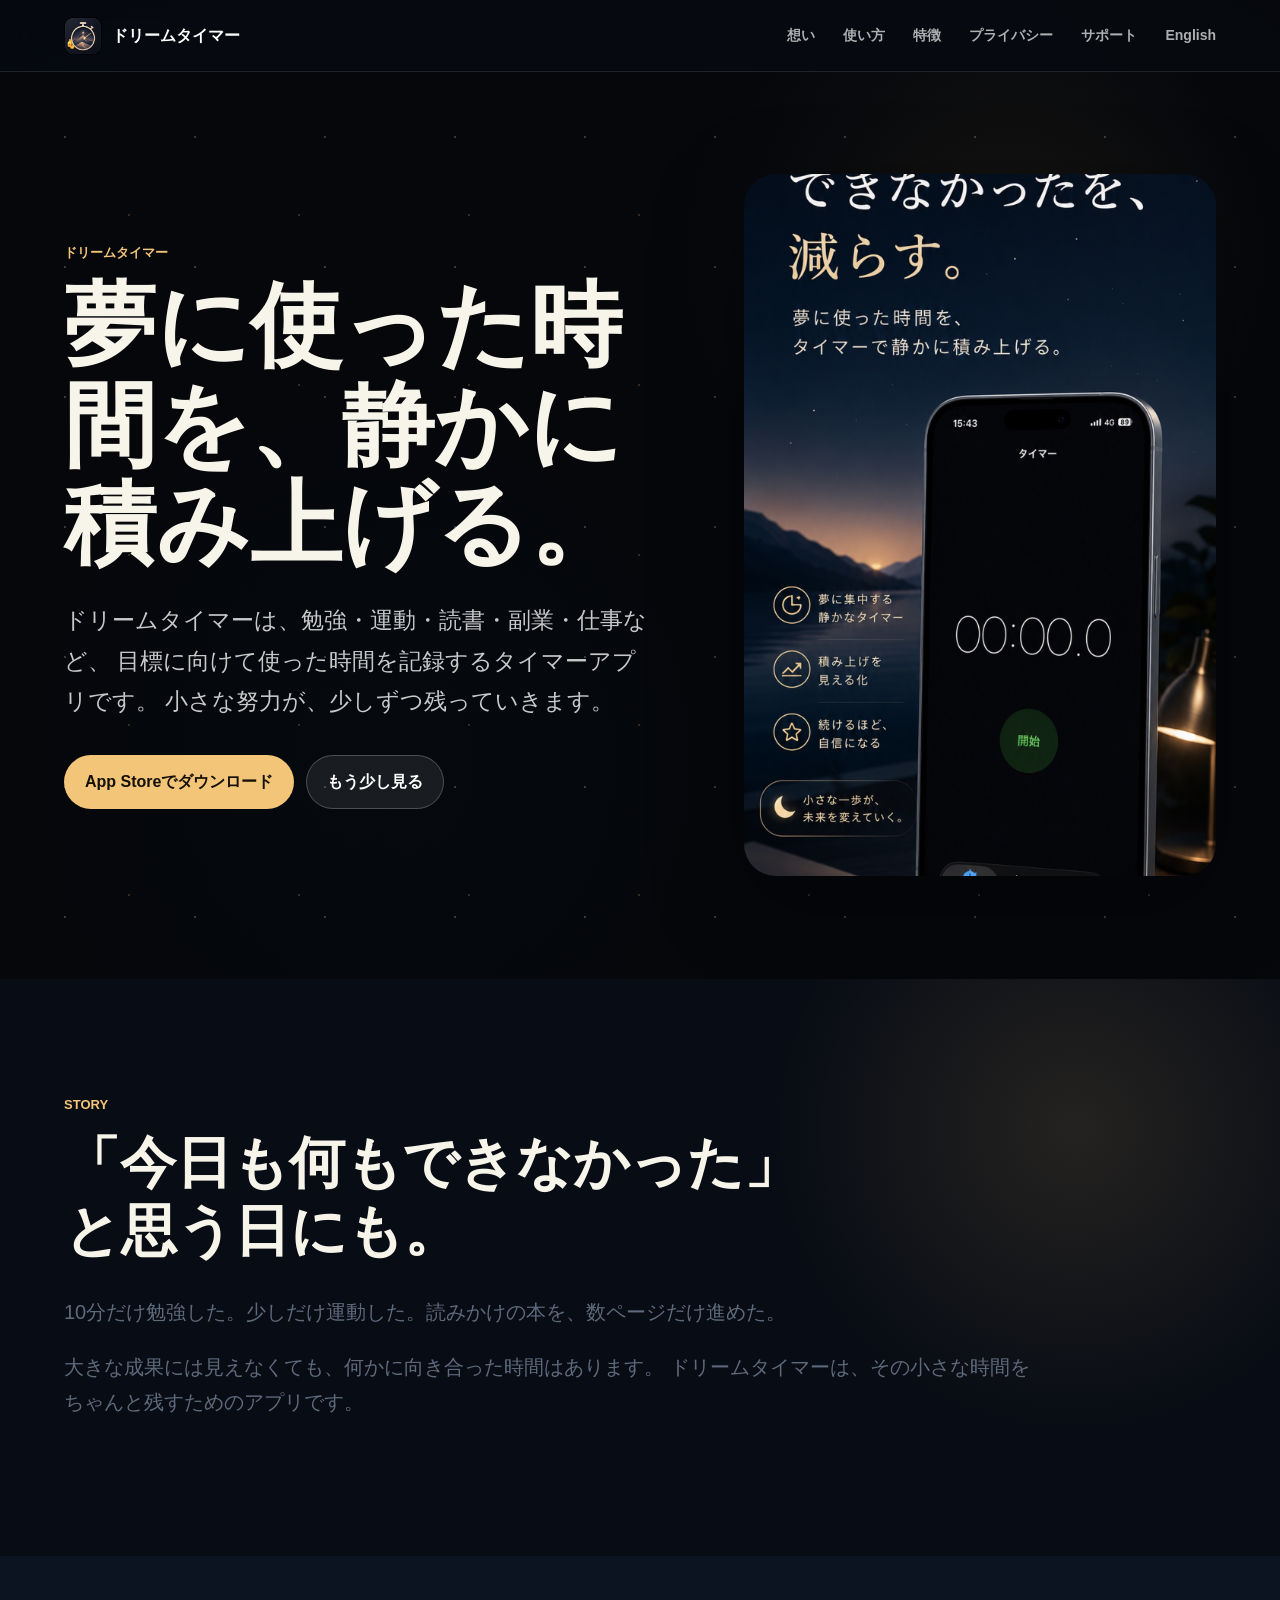
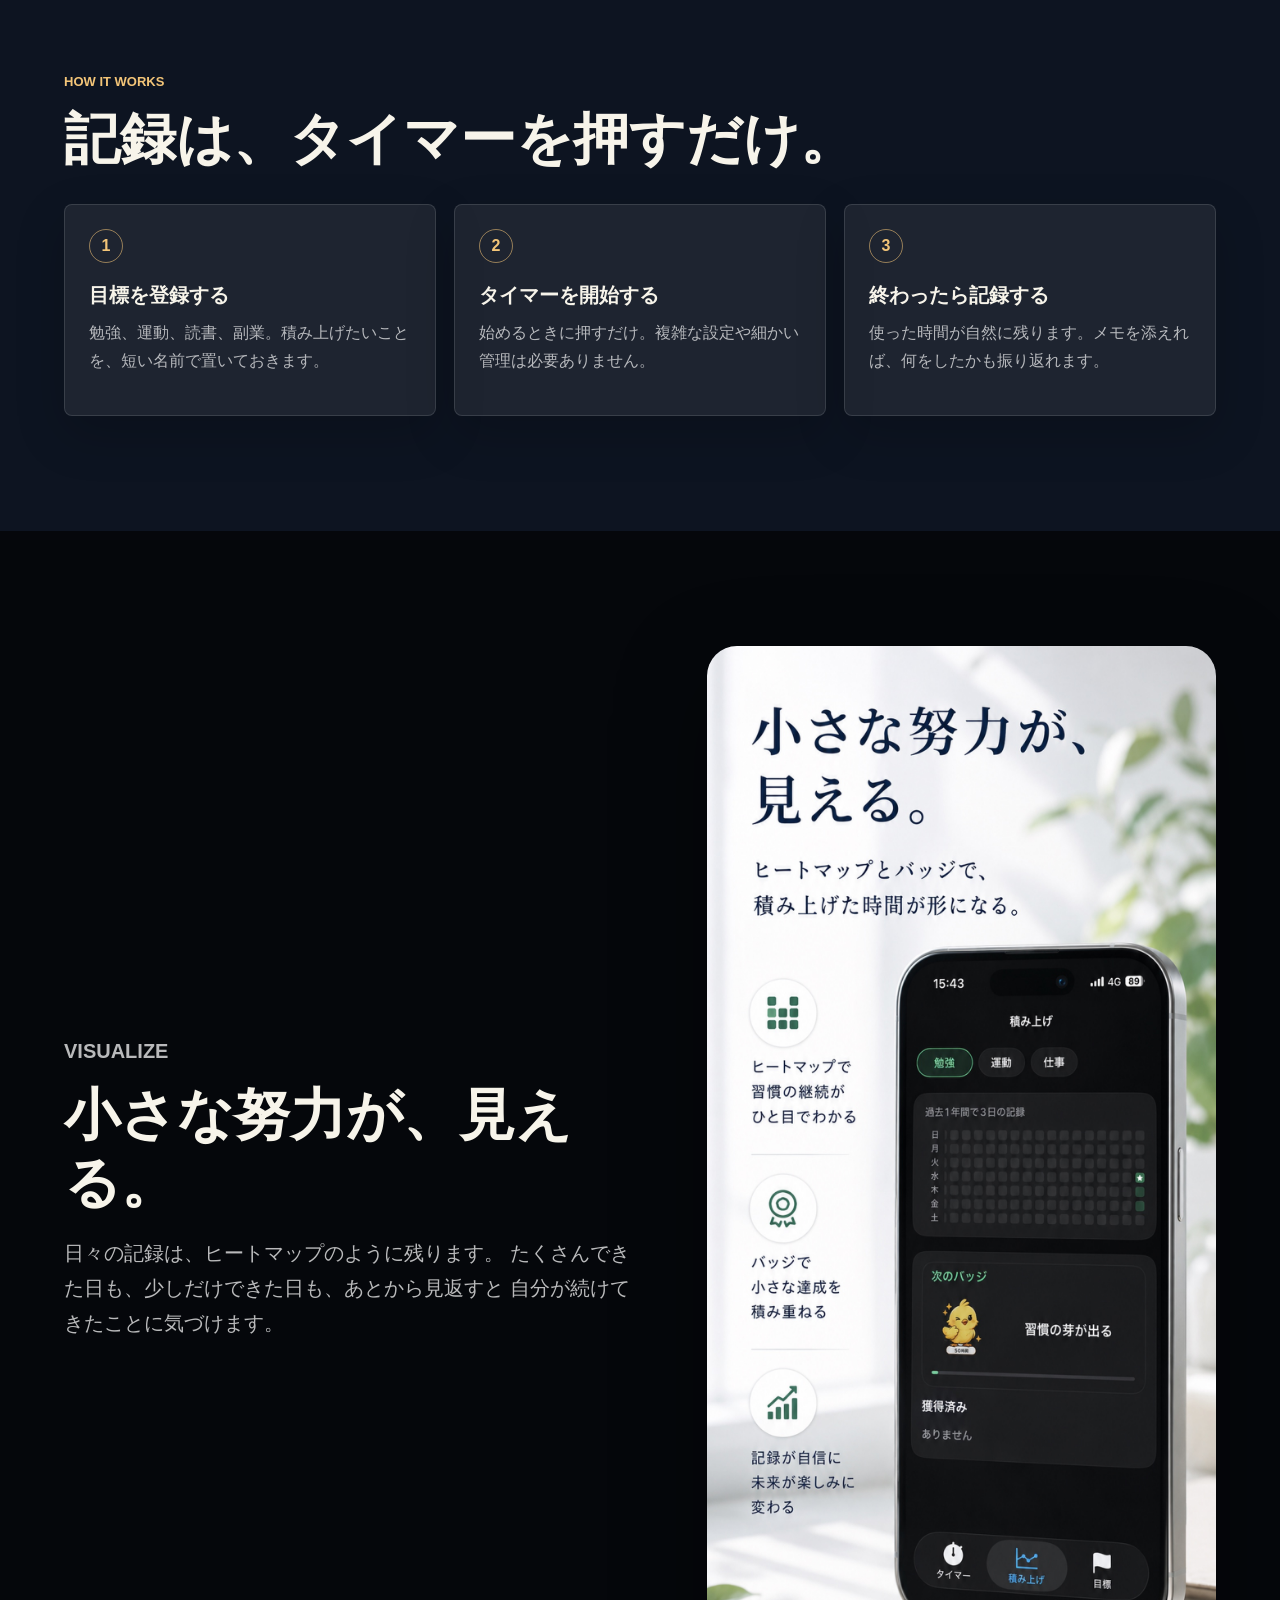
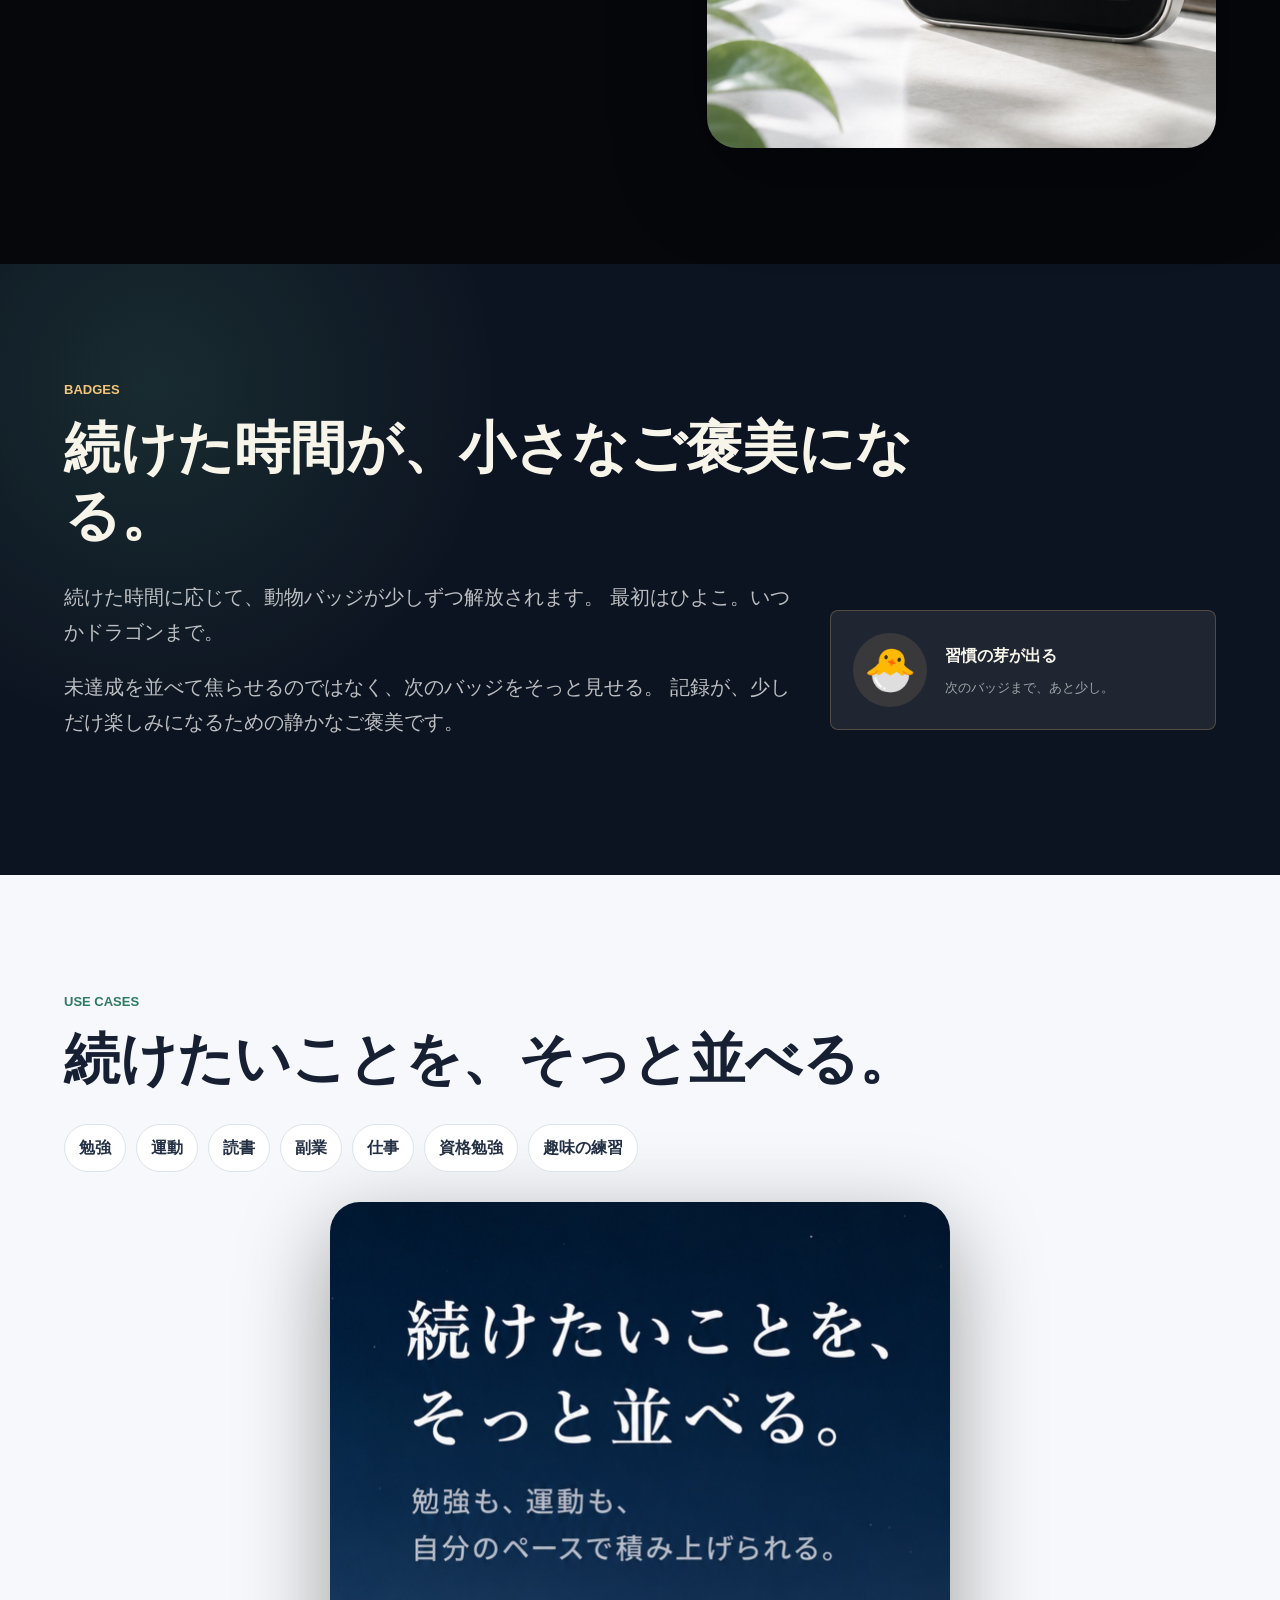
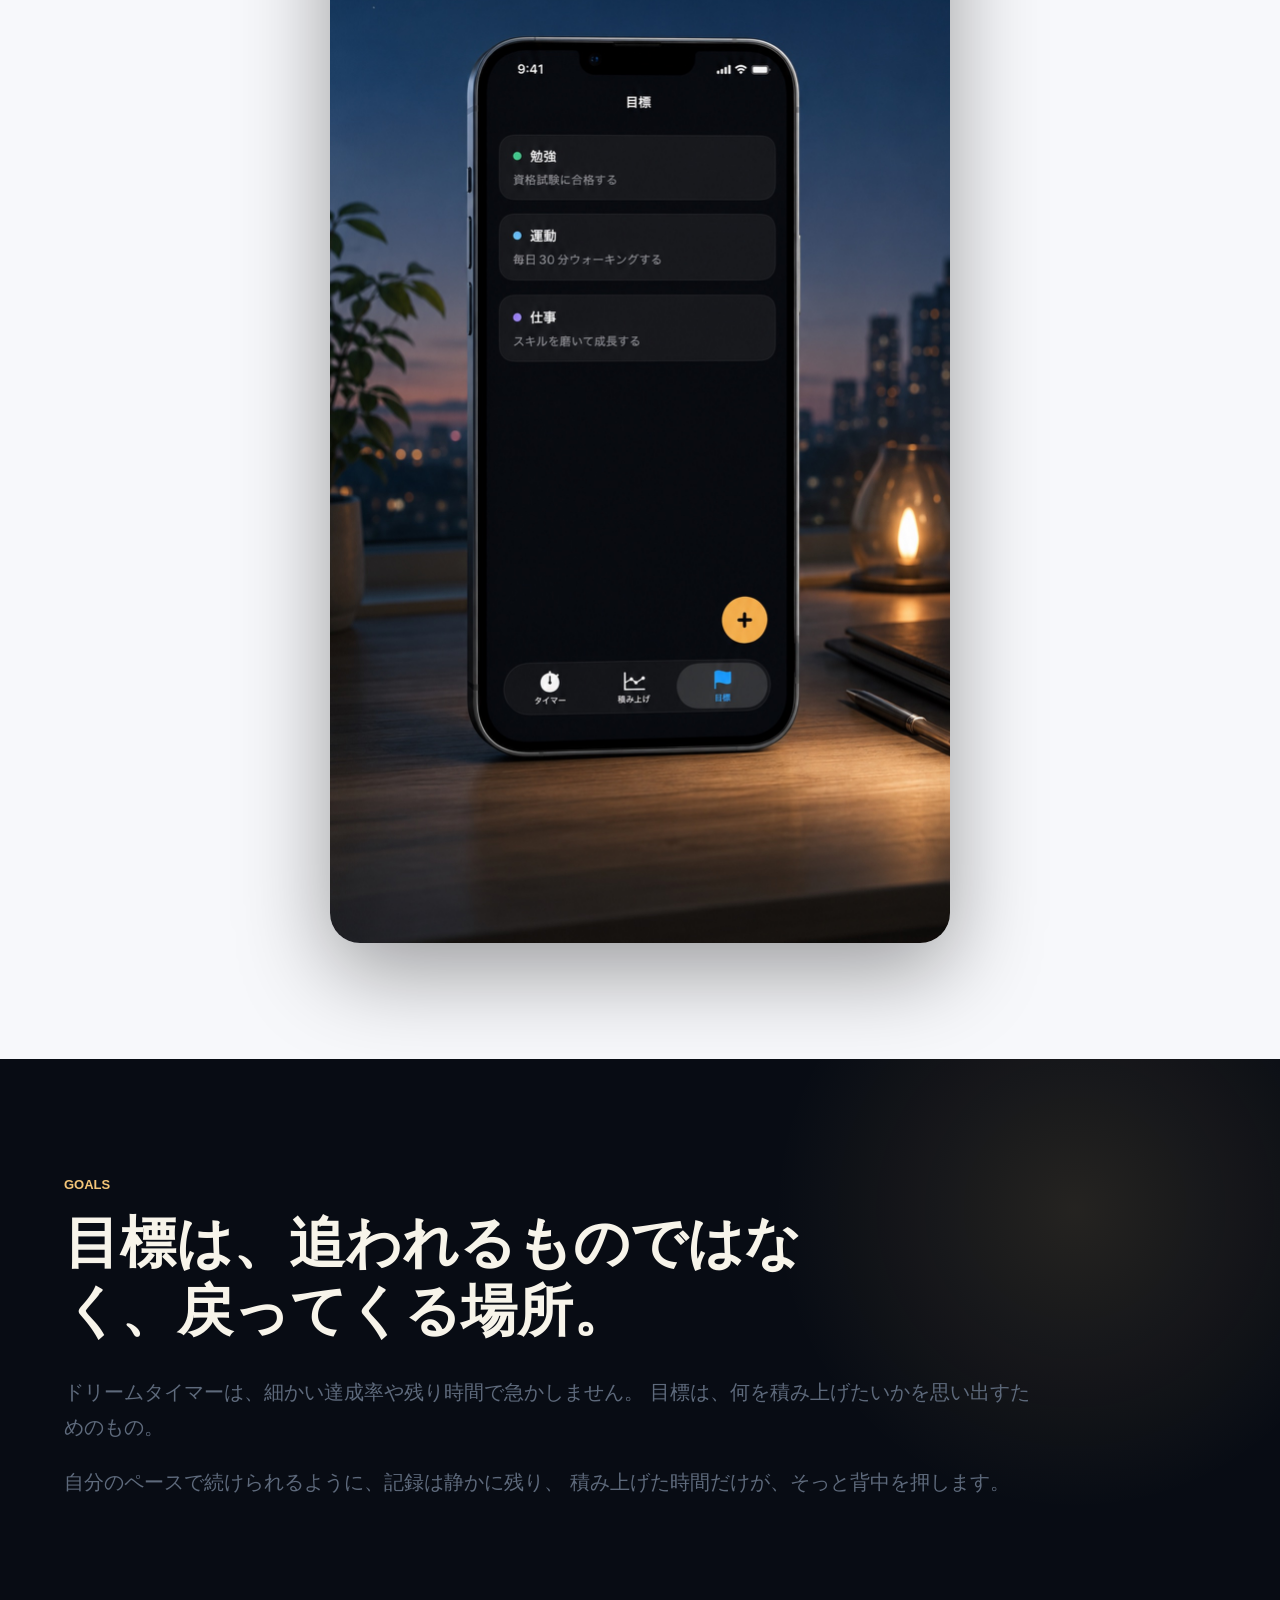
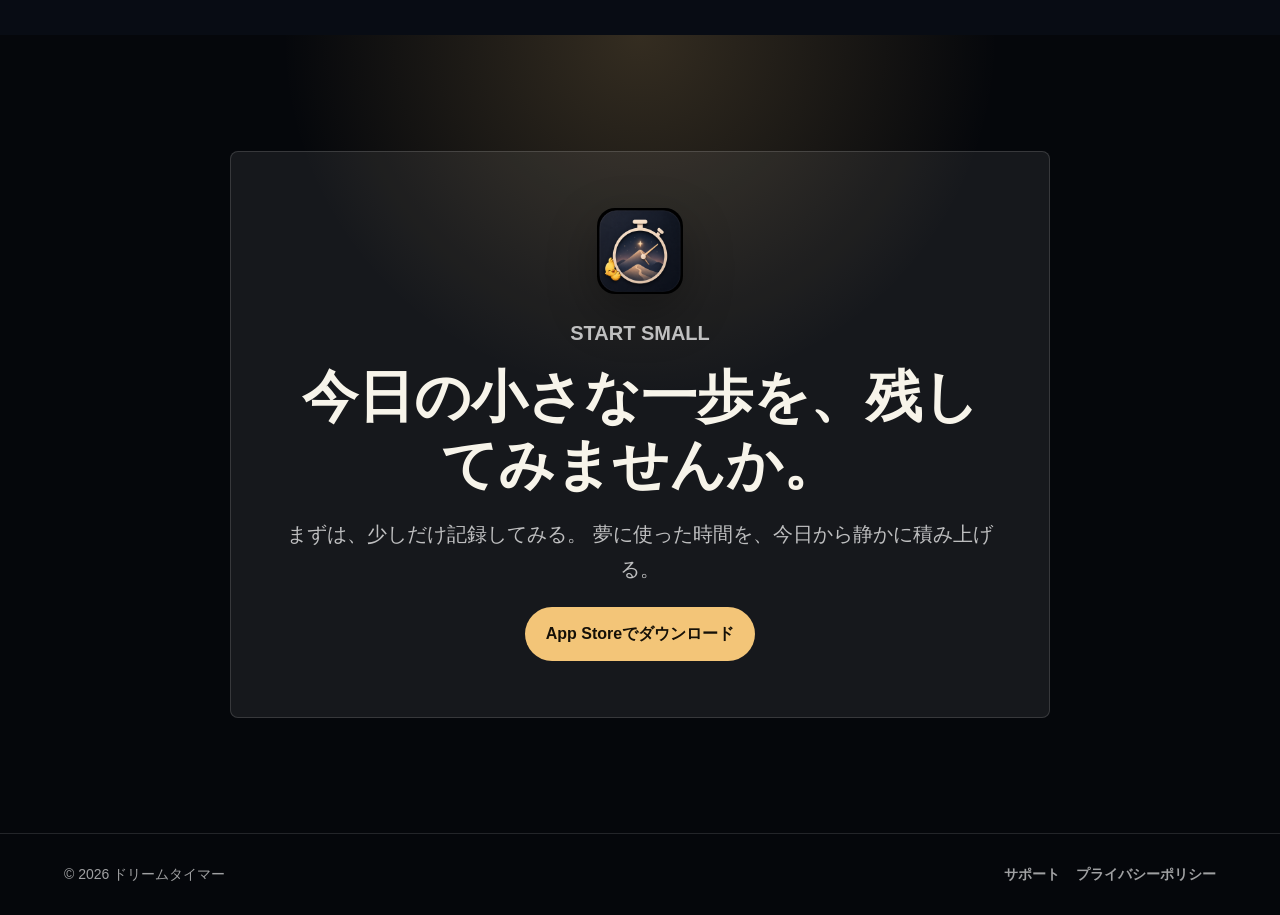
==== commit 12a365ce: "Add English marketing page and App Store link" ====
--- a/index.html
+++ b/index.html
@@ -14,6 +14,7 @@
       content="今日も何もできなかった、を減らす。夢に使った時間を、静かに積み上げるタイマーアプリ。"
     >
     <meta property="og:type" content="website">
+    <link rel="alternate" hreflang="en" href="en.html">
     <link rel="icon" href="assets/marketing/icon.png">
     <link rel="apple-touch-icon" href="assets/marketing/icon.png">
     <link rel="stylesheet" href="styles.css">
@@ -30,13 +31,14 @@
         <a href="#features">特徴</a>
         <a href="privacy.html">プライバシー</a>
         <a href="support.html">サポート</a>
+        <a href="en.html">English</a>
       </nav>
     </header>
 
     <main>
       <section class="hero dream-hero">
         <div class="hero-copy">
-          <p class="eyebrow">Dream Timer</p>
+          <p class="eyebrow">ドリームタイマー</p>
           <h1>夢に使った時間を、静かに積み上げる。</h1>
           <p class="lead">
             ドリームタイマーは、勉強・運動・読書・副業・仕事など、
@@ -44,7 +46,7 @@
             小さな努力が、少しずつ残っていきます。
           </p>
           <div class="actions">
-            <a class="button primary" href="#download">App Storeでダウンロード</a>
+            <a class="button primary" href="https://apps.apple.com/app/id6766383177">App Storeでダウンロード</a>
             <a class="button secondary" href="#story">もう少し見る</a>
           </div>
         </div>
@@ -179,16 +181,15 @@
             まずは、少しだけ記録してみる。
             夢に使った時間を、今日から静かに積み上げる。
           </p>
-          <a class="button primary" href="#" aria-label="App Storeでドリームタイマーをダウンロード">
+          <a class="button primary" href="https://apps.apple.com/app/id6766383177" aria-label="App Storeでドリームタイマーをダウンロード">
             App Storeでダウンロード
           </a>
-          <small>App Store 公開後、ダウンロードURLを設定します。</small>
         </div>
       </section>
     </main>
 
     <footer class="site-footer dark-footer">
-      <span>&copy; 2026 Dream Timer</span>
+      <span>&copy; 2026 ドリームタイマー</span>
       <div class="footer-links">
         <a href="support.html">サポート</a>
         <a href="privacy.html">プライバシーポリシー</a>
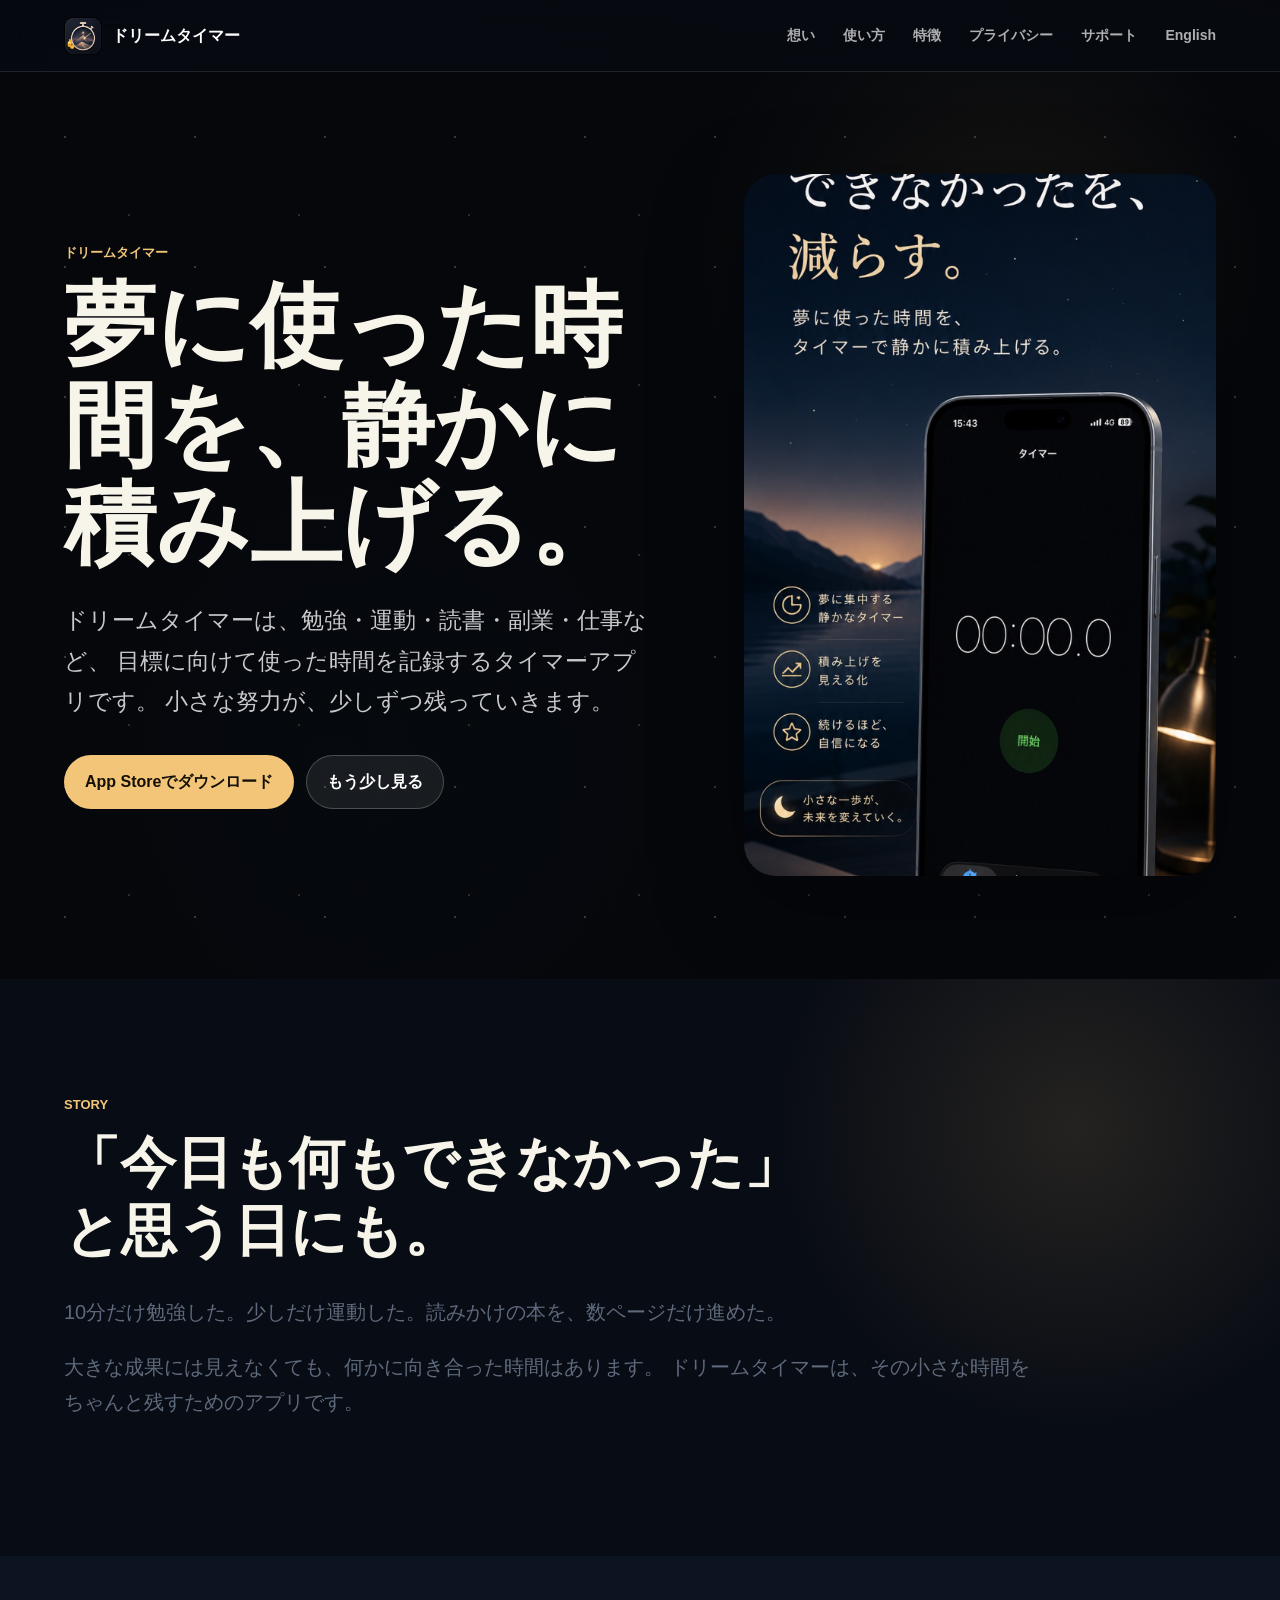
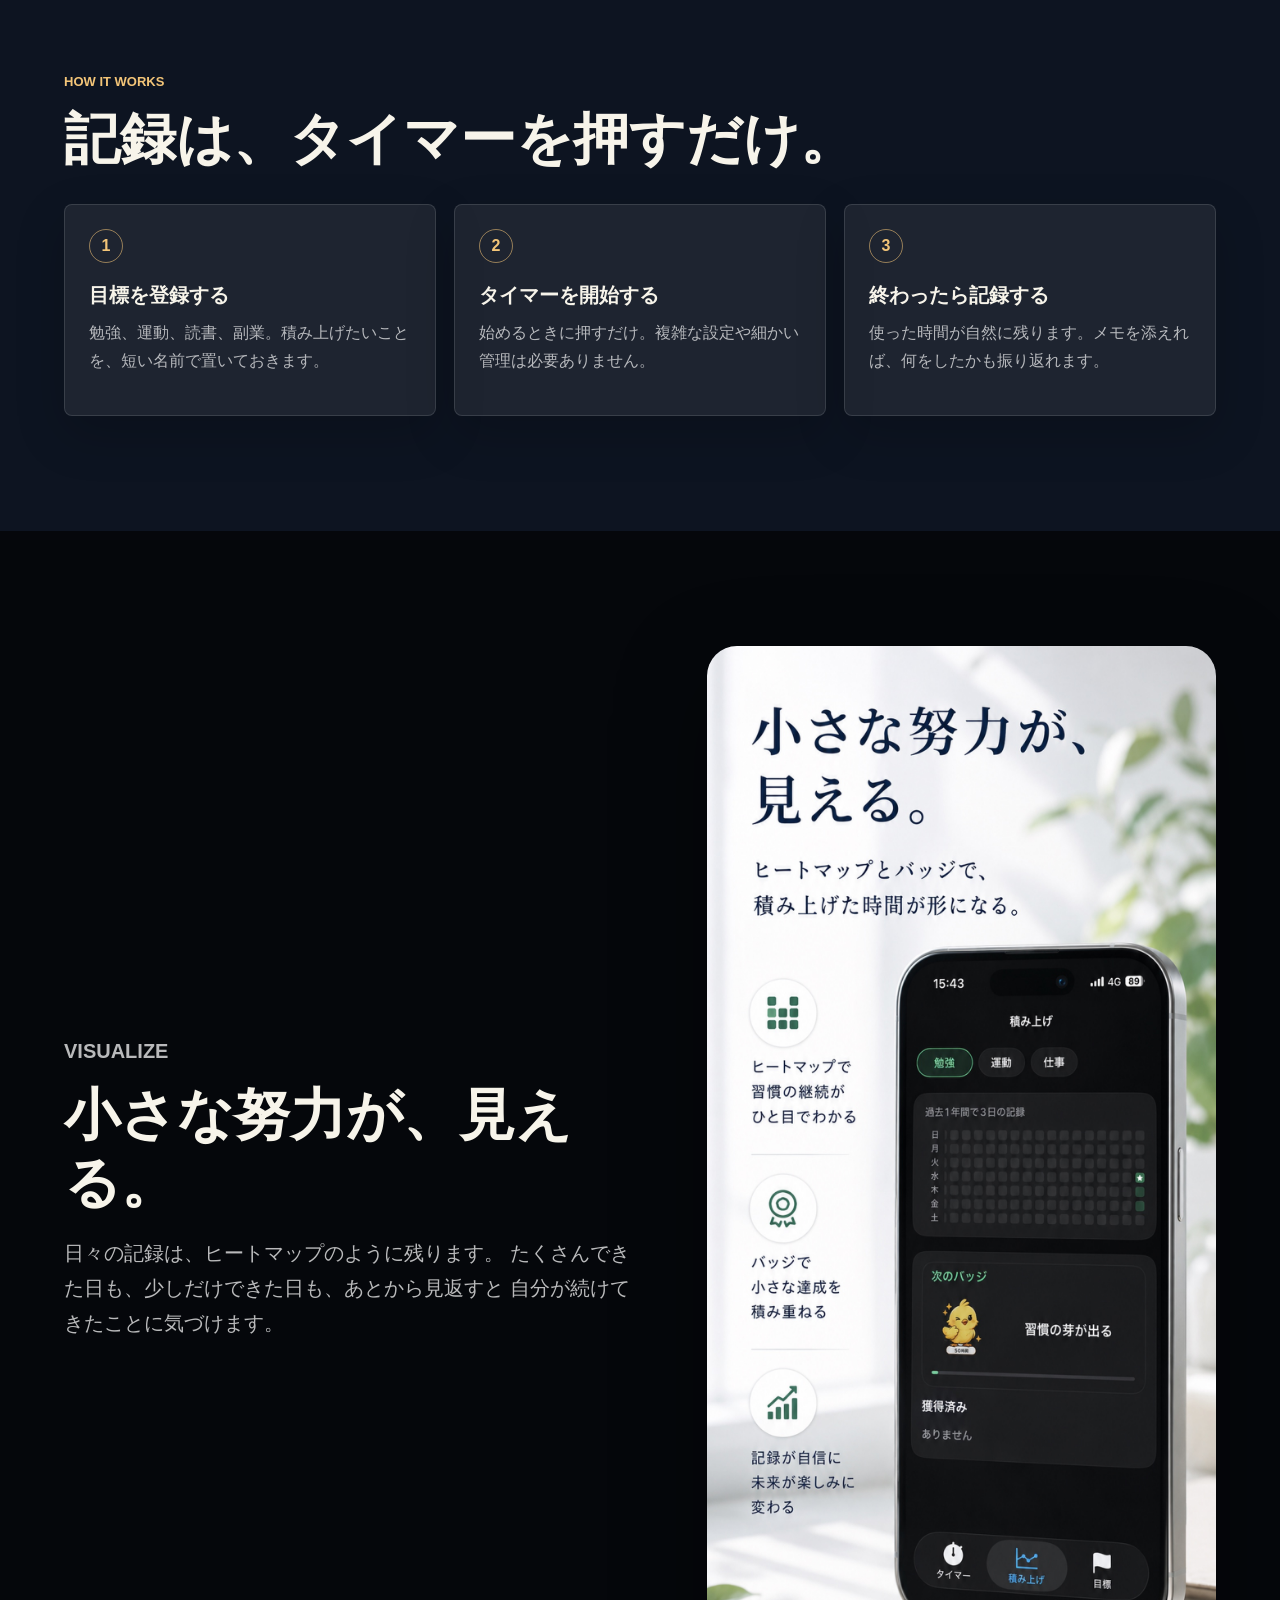
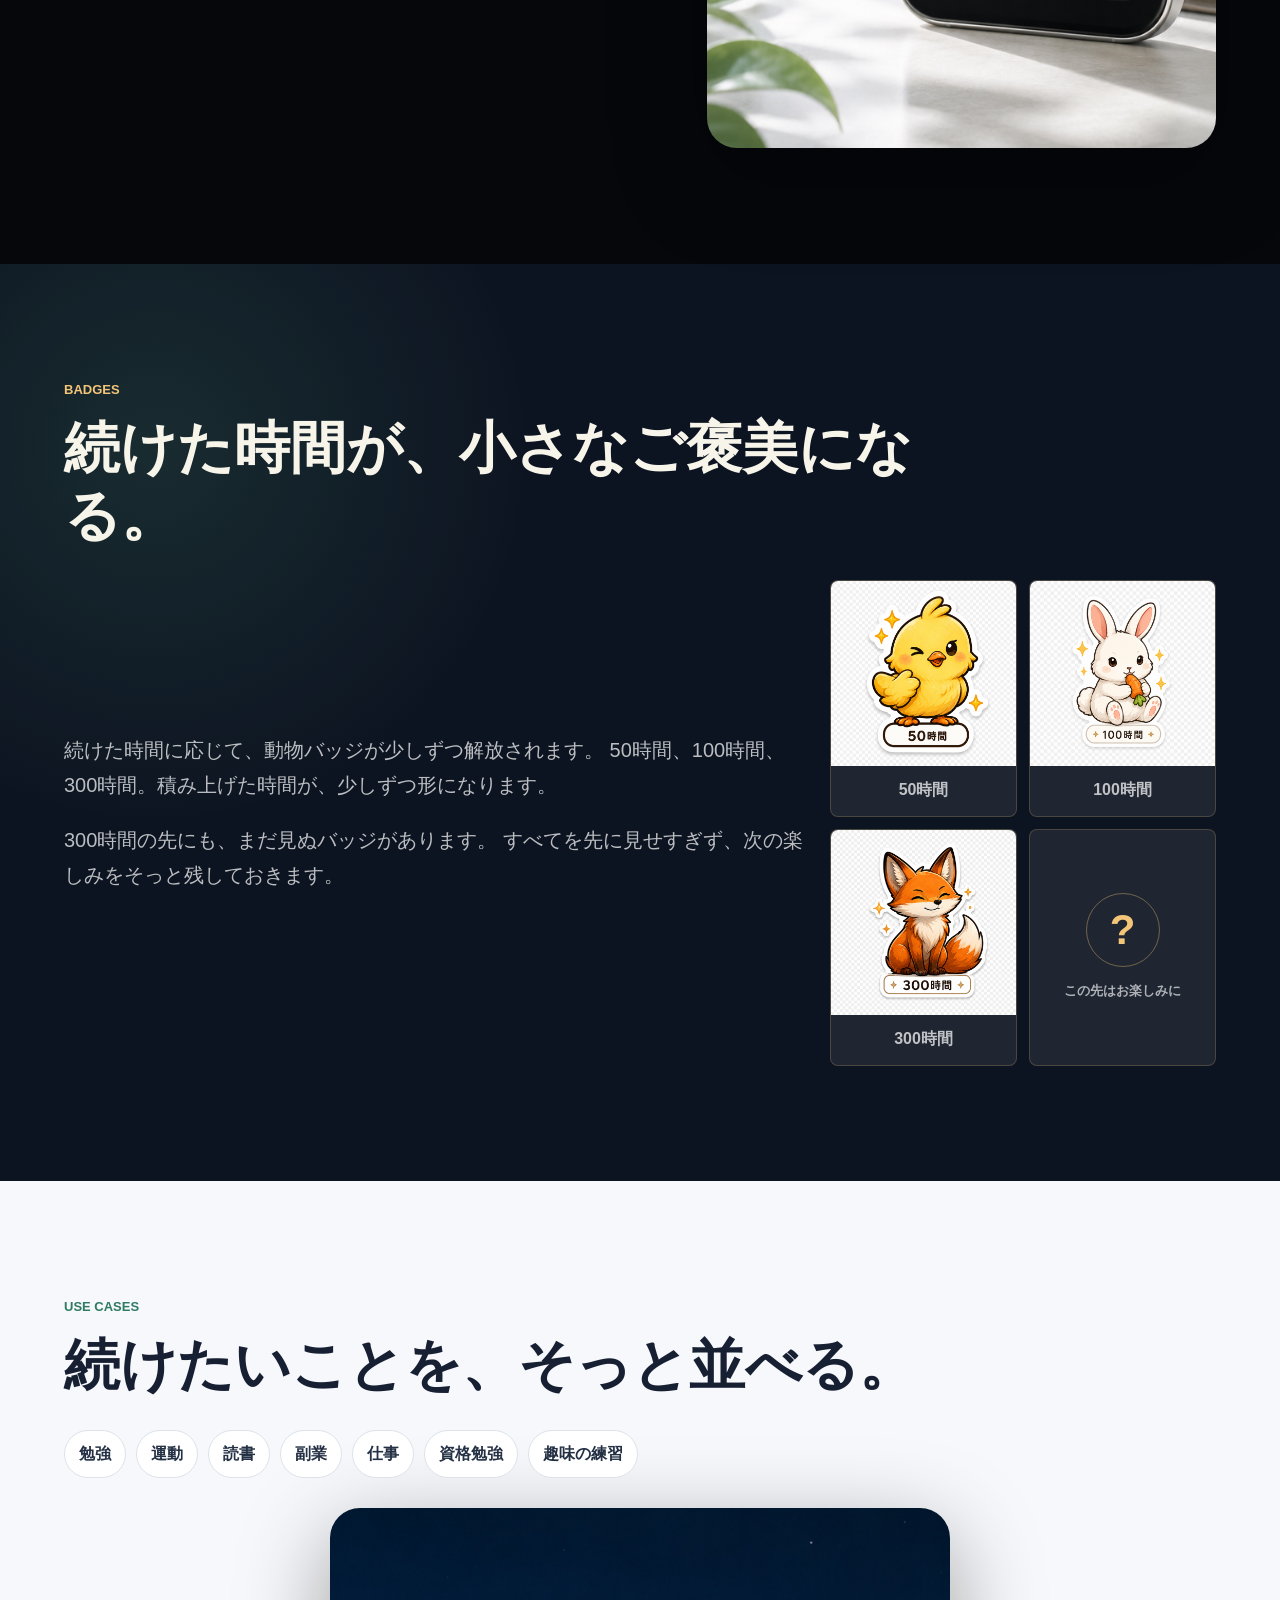
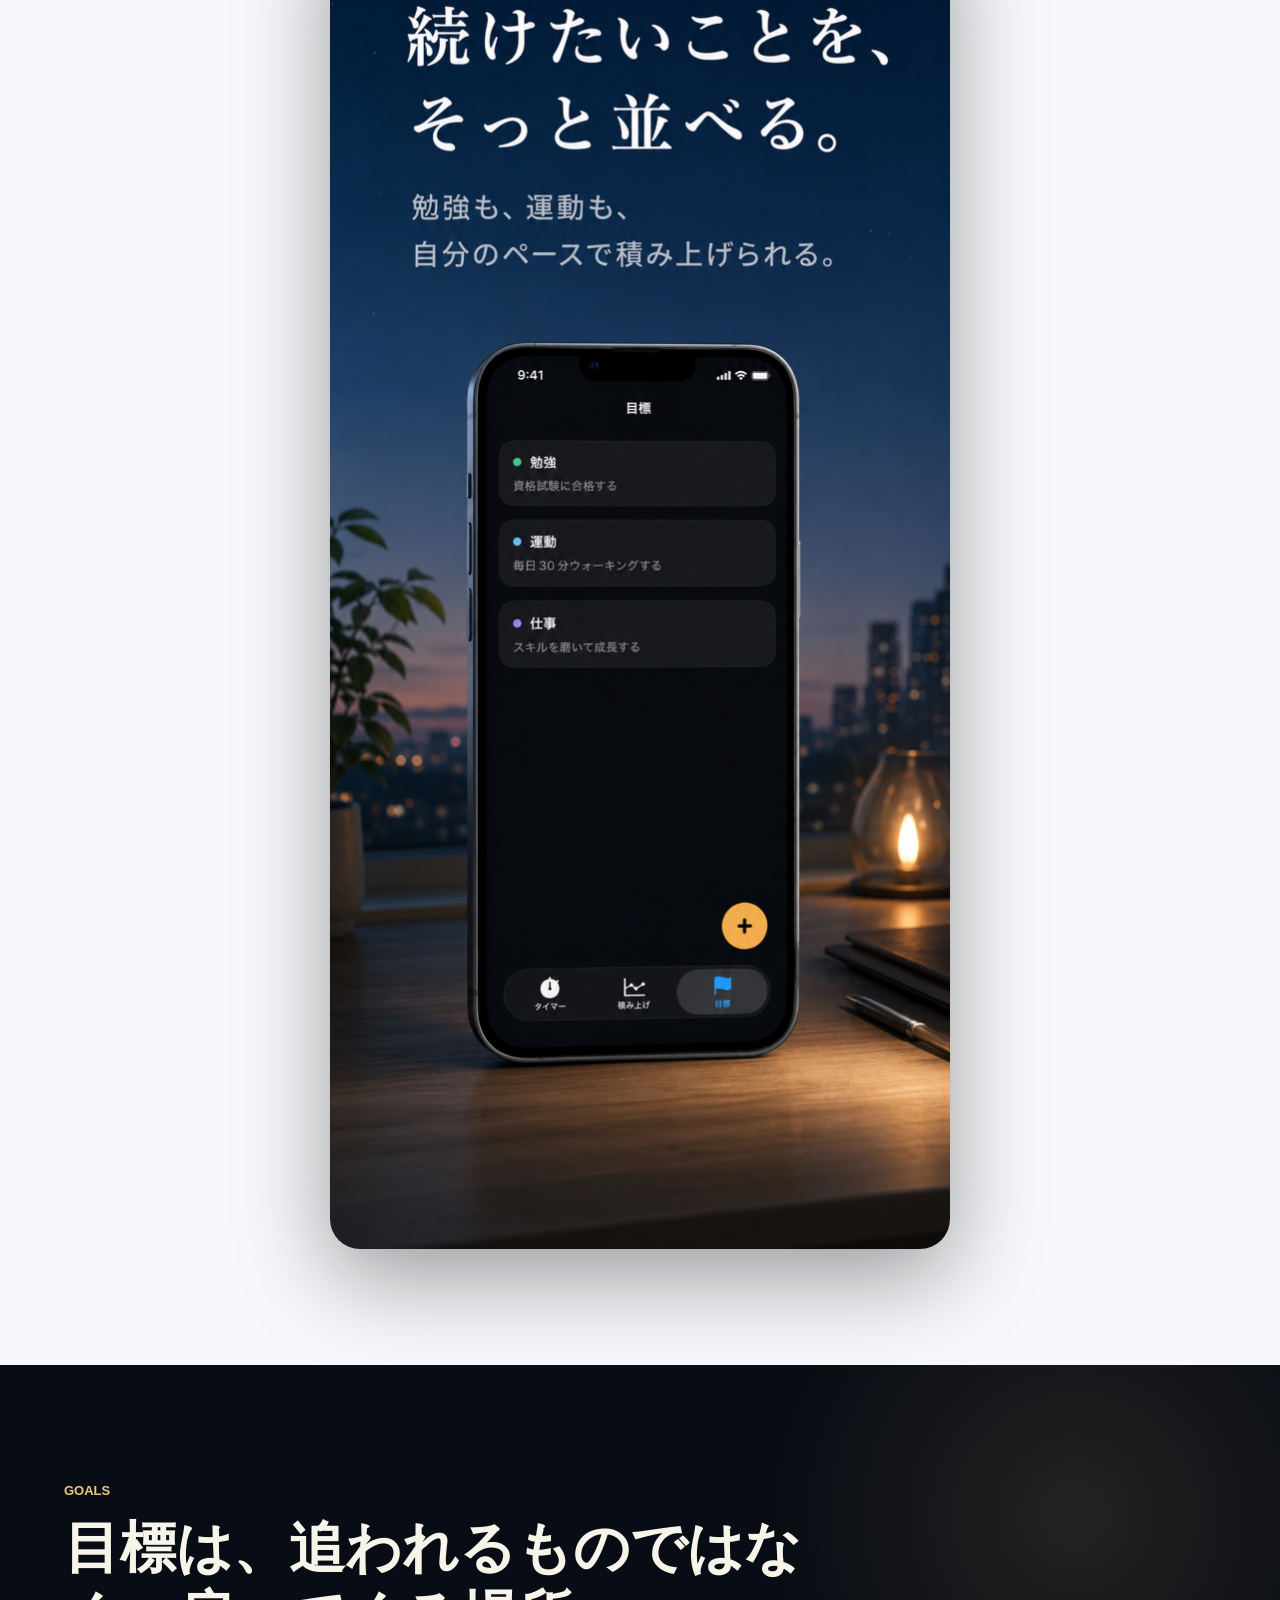
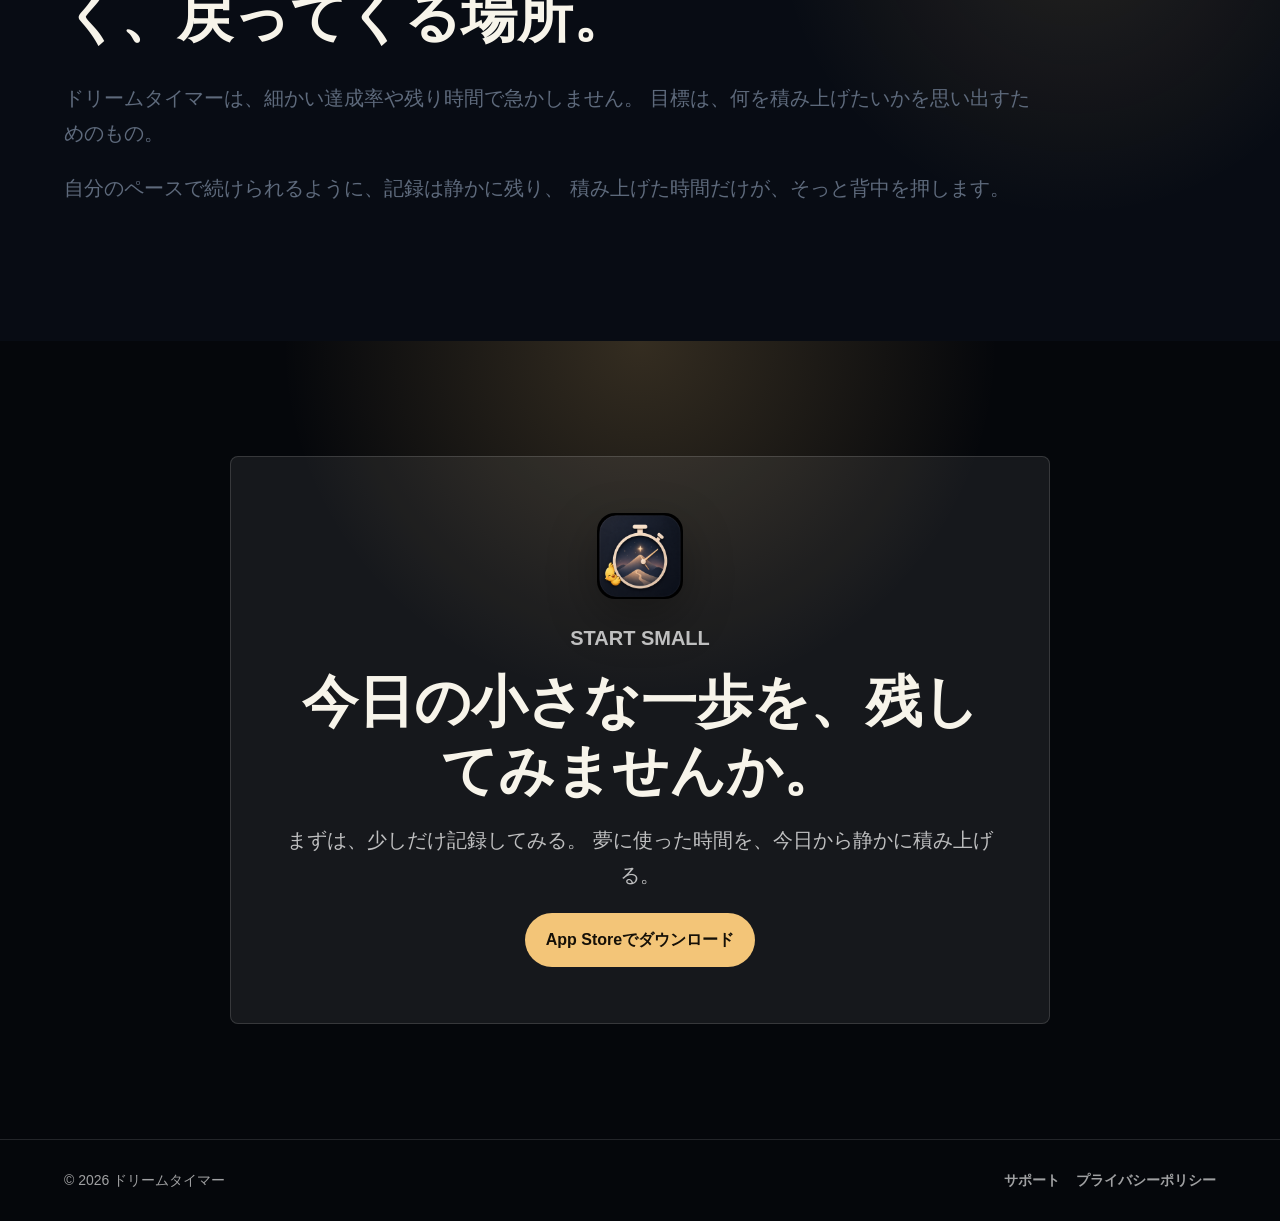
==== commit d2503dee: "Add badge artwork to marketing pages" ====
--- a/index.html
+++ b/index.html
@@ -119,18 +119,29 @@
           <div class="badge-copy">
             <p>
               続けた時間に応じて、動物バッジが少しずつ解放されます。
-              最初はひよこ。いつかドラゴンまで。
+              50時間、100時間、300時間。積み上げた時間が、少しずつ形になります。
             </p>
             <p>
-              未達成を並べて焦らせるのではなく、次のバッジをそっと見せる。
-              記録が、少しだけ楽しみになるための静かなご褒美です。
+              300時間の先にも、まだ見ぬバッジがあります。
+              すべてを先に見せすぎず、次の楽しみをそっと残しておきます。
             </p>
           </div>
-          <div class="badge-card" aria-label="バッジの例">
-            <span class="badge-emoji">🐣</span>
-            <div>
-              <strong>習慣の芽が出る</strong>
-              <small>次のバッジまで、あと少し。</small>
+          <div class="badge-gallery" aria-label="バッジの例">
+            <figure>
+              <img src="assets/badges/50.jpg" alt="50時間のひよこバッジ">
+              <figcaption>50時間</figcaption>
+            </figure>
+            <figure>
+              <img src="assets/badges/100.jpg" alt="100時間のうさぎバッジ">
+              <figcaption>100時間</figcaption>
+            </figure>
+            <figure>
+              <img src="assets/badges/300.jpg" alt="300時間のきつねバッジ">
+              <figcaption>300時間</figcaption>
+            </figure>
+            <div class="mystery-badge">
+              <span>?</span>
+              <small>この先はお楽しみに</small>
             </div>
           </div>
         </div>
--- a/styles.css
+++ b/styles.css
@@ -344,35 +344,60 @@
   grid-template-columns: minmax(0, 1fr) minmax(260px, 0.52fr);
 }
 
-.badge-card {
-  align-items: center;
+.badge-gallery {
+  display: grid;
+  gap: 12px;
+  grid-template-columns: repeat(2, minmax(0, 1fr));
+}
+
+.badge-gallery figure,
+.mystery-badge {
   background: rgba(255, 255, 255, 0.08);
-  border: 1px solid rgba(243, 197, 120, 0.24);
+  border: 1px solid rgba(243, 197, 120, 0.2);
   border-radius: 8px;
-  display: flex;
-  gap: 18px;
-  padding: 22px;
-}
-
-.badge-emoji {
-  align-items: center;
-  background: rgba(243, 197, 120, 0.12);
+  margin: 0;
+  overflow: hidden;
+}
+
+.badge-gallery img {
+  display: block;
+  width: 100%;
+}
+
+.badge-gallery figcaption {
+  color: rgba(255, 255, 255, 0.72);
+  font-weight: 800;
+  padding: 10px 12px 12px;
+  text-align: center;
+}
+
+.mystery-badge {
+  align-items: center;
+  display: flex;
+  flex-direction: column;
+  justify-content: center;
+  min-height: 180px;
+  padding: 18px;
+  text-align: center;
+}
+
+.mystery-badge span {
+  align-items: center;
+  border: 1px solid rgba(243, 197, 120, 0.38);
   border-radius: 999px;
+  color: var(--gold);
   display: inline-flex;
   font-size: 42px;
+  font-weight: 900;
   height: 74px;
   justify-content: center;
+  margin-bottom: 12px;
   width: 74px;
 }
 
-.badge-card strong,
-.badge-card small {
-  display: block;
-}
-
-.badge-card small {
-  color: rgba(255, 255, 255, 0.58);
-  margin-top: 6px;
+.mystery-badge small {
+  color: rgba(255, 255, 255, 0.64);
+  font-weight: 800;
 }
 
 .usecase-section {
@@ -618,8 +643,7 @@
     border-radius: 22px;
   }
 
-  .badge-card {
-    align-items: flex-start;
-    flex-direction: column;
-  }
-}
+  .badge-gallery {
+    grid-template-columns: 1fr;
+  }
+}
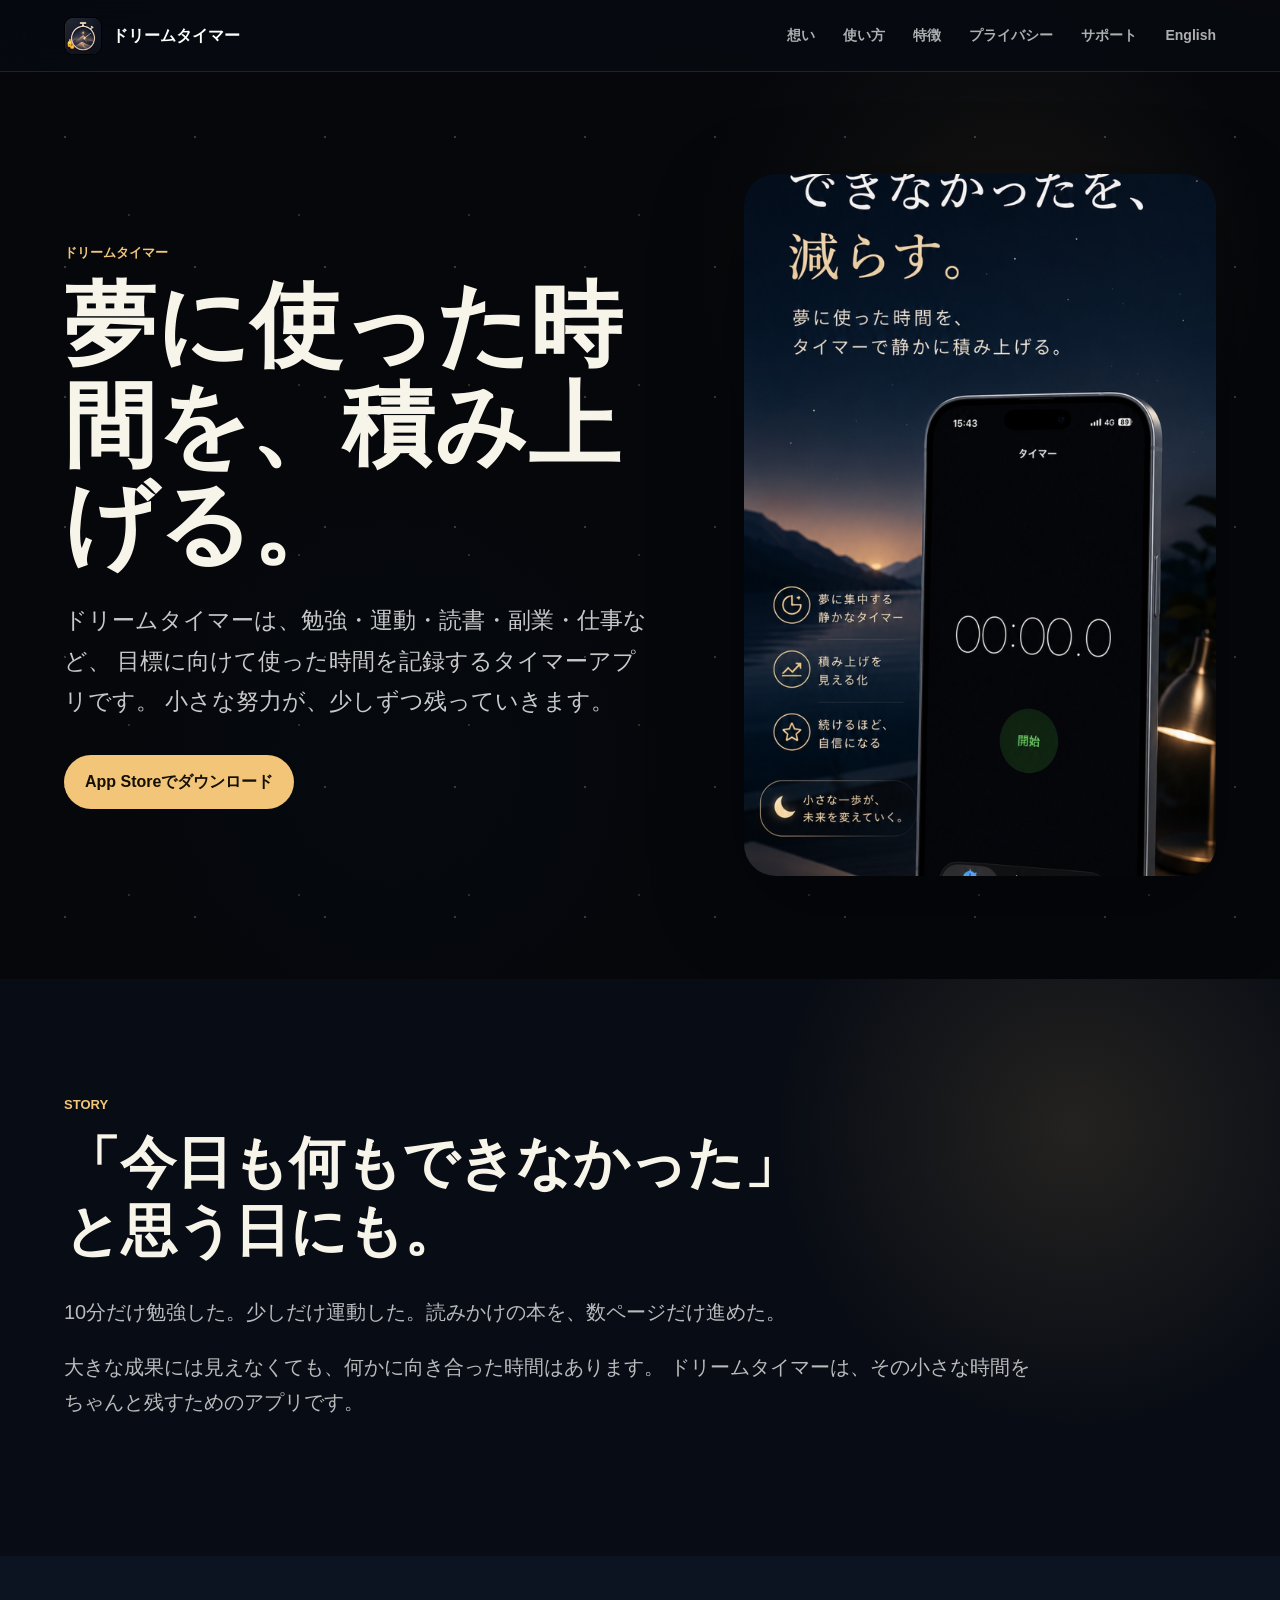
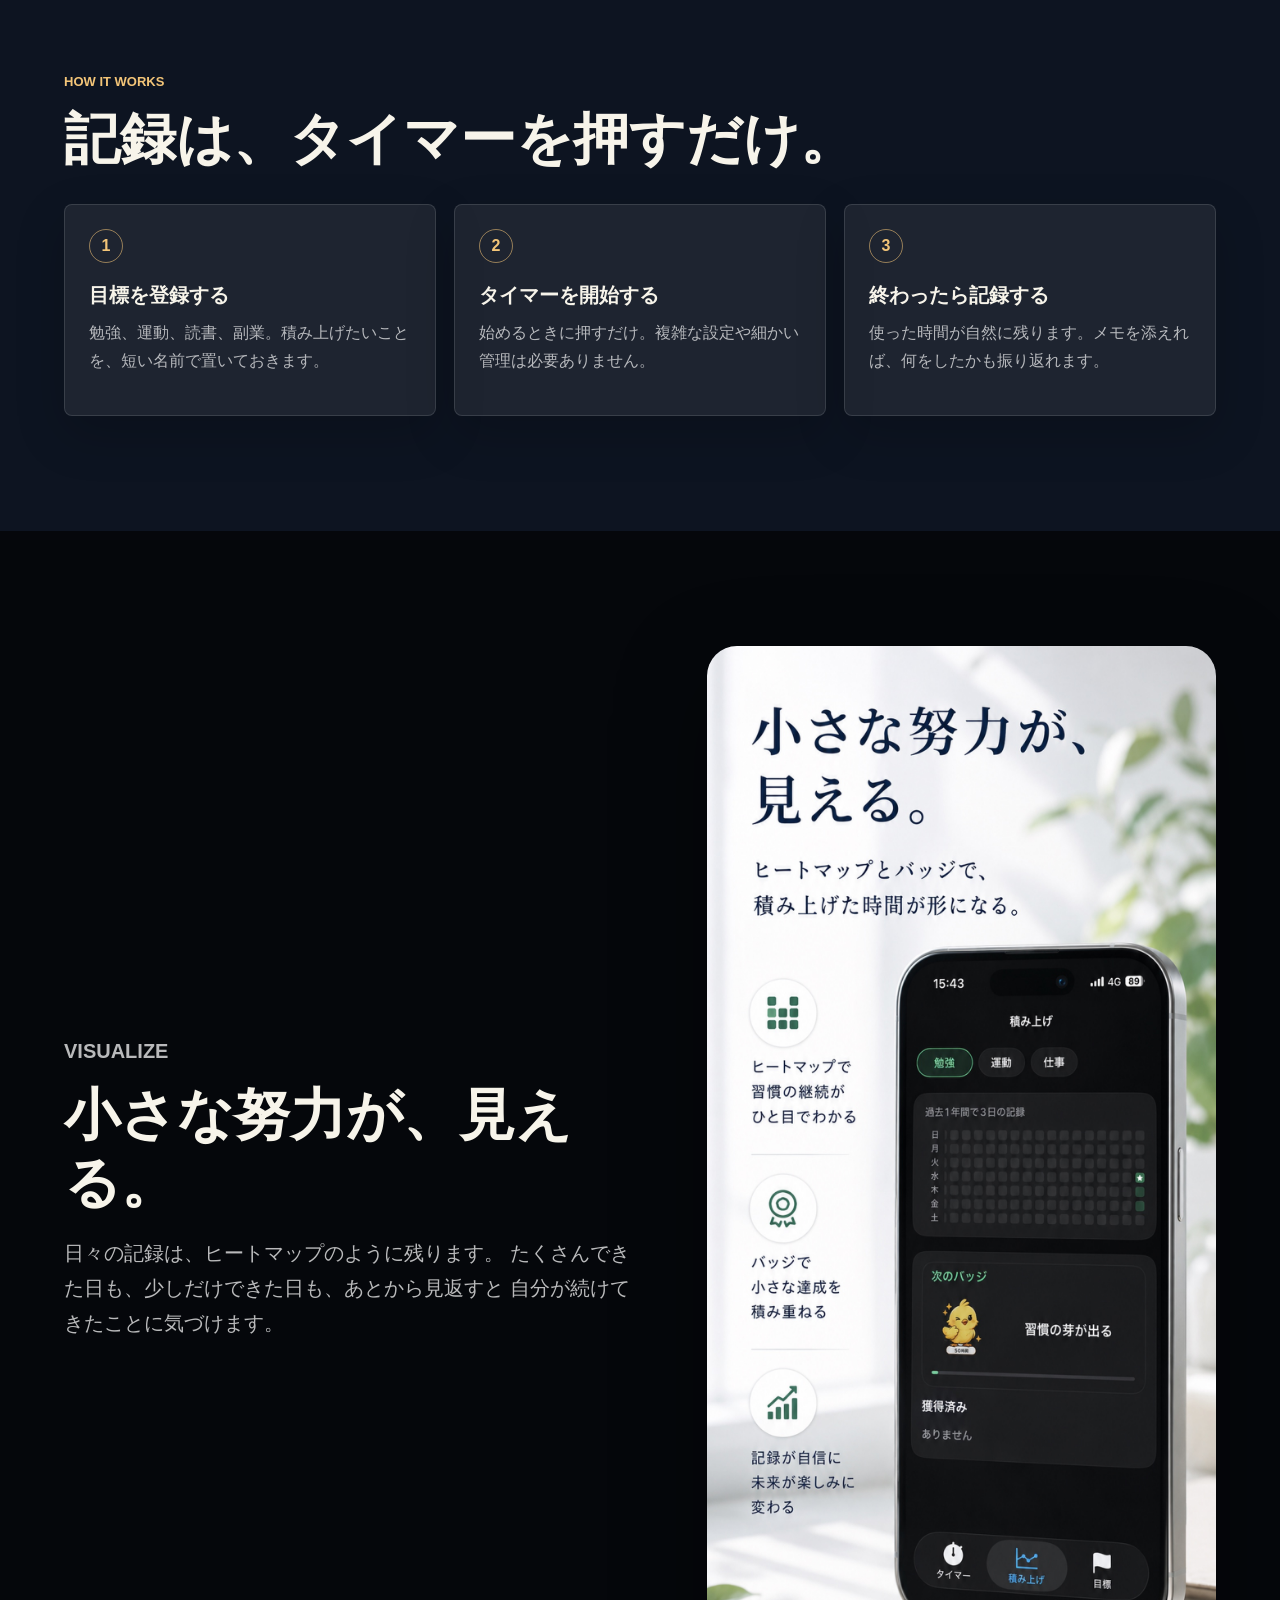
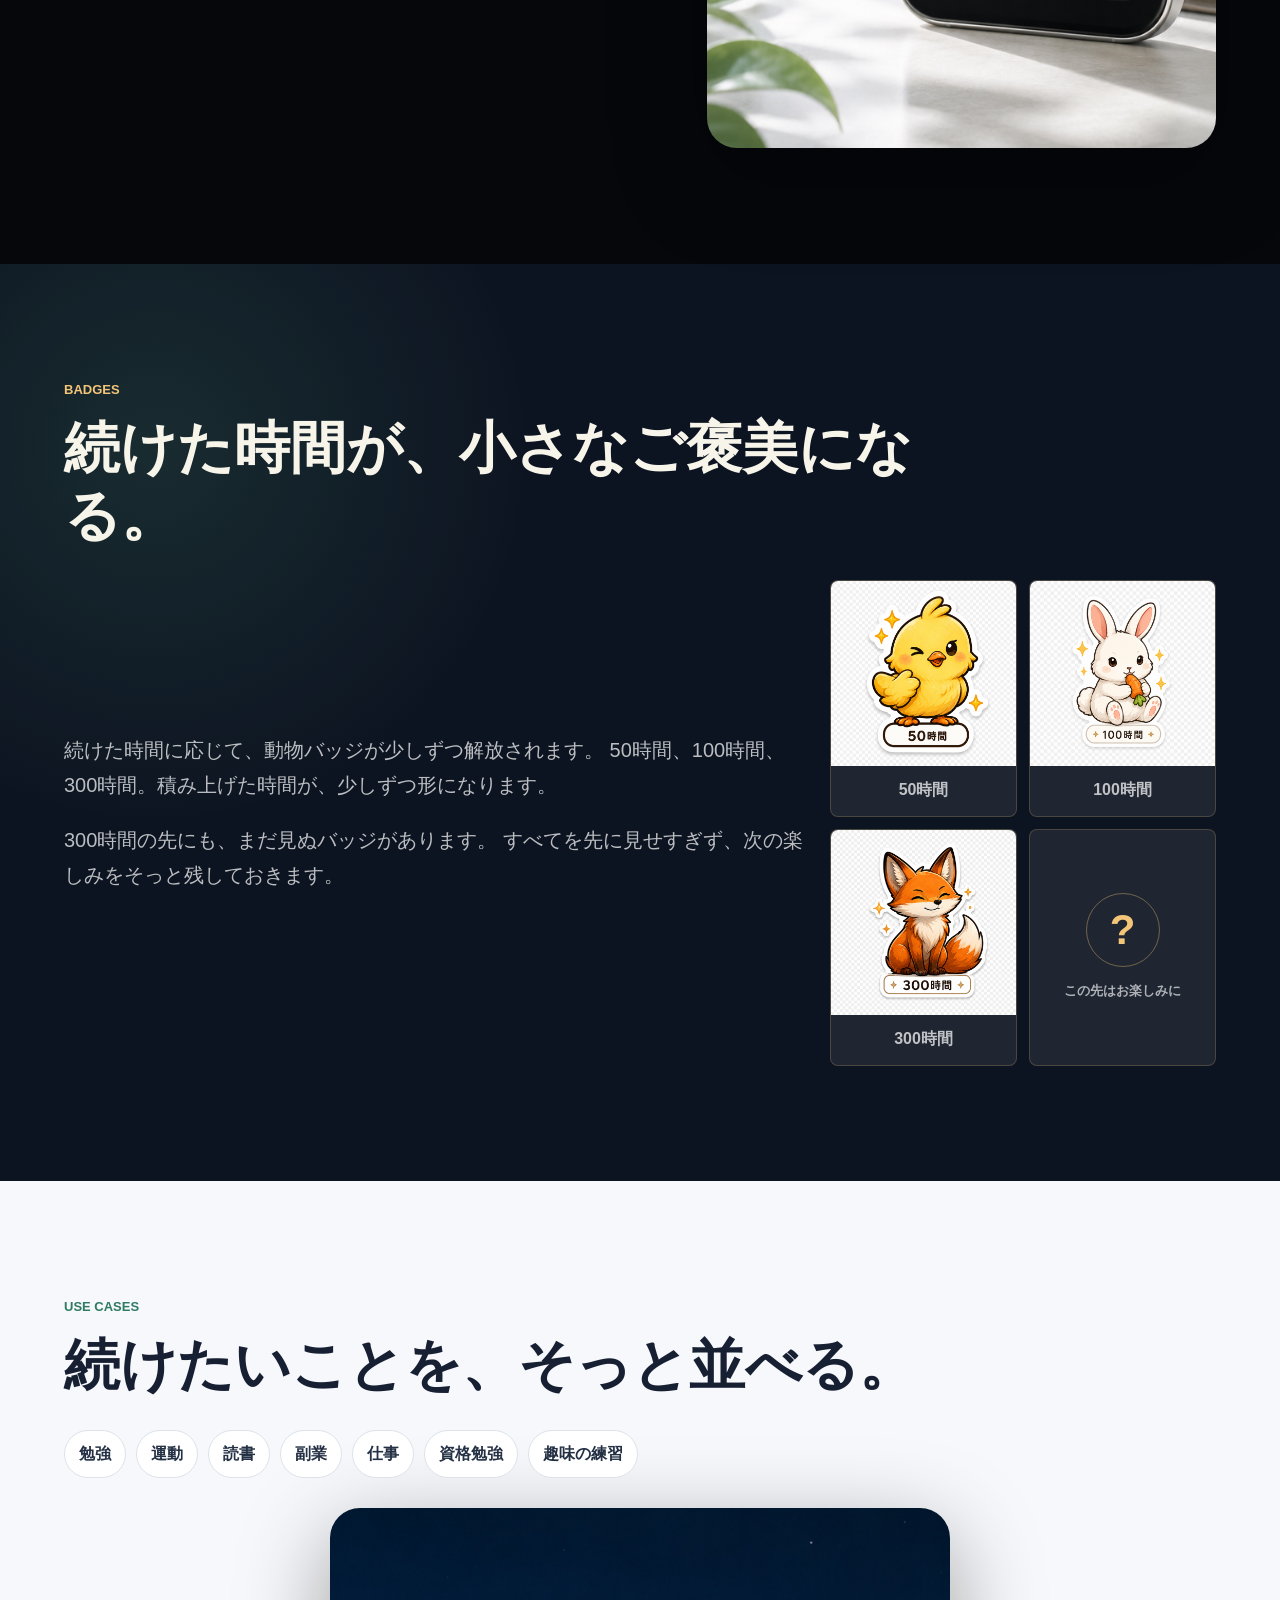
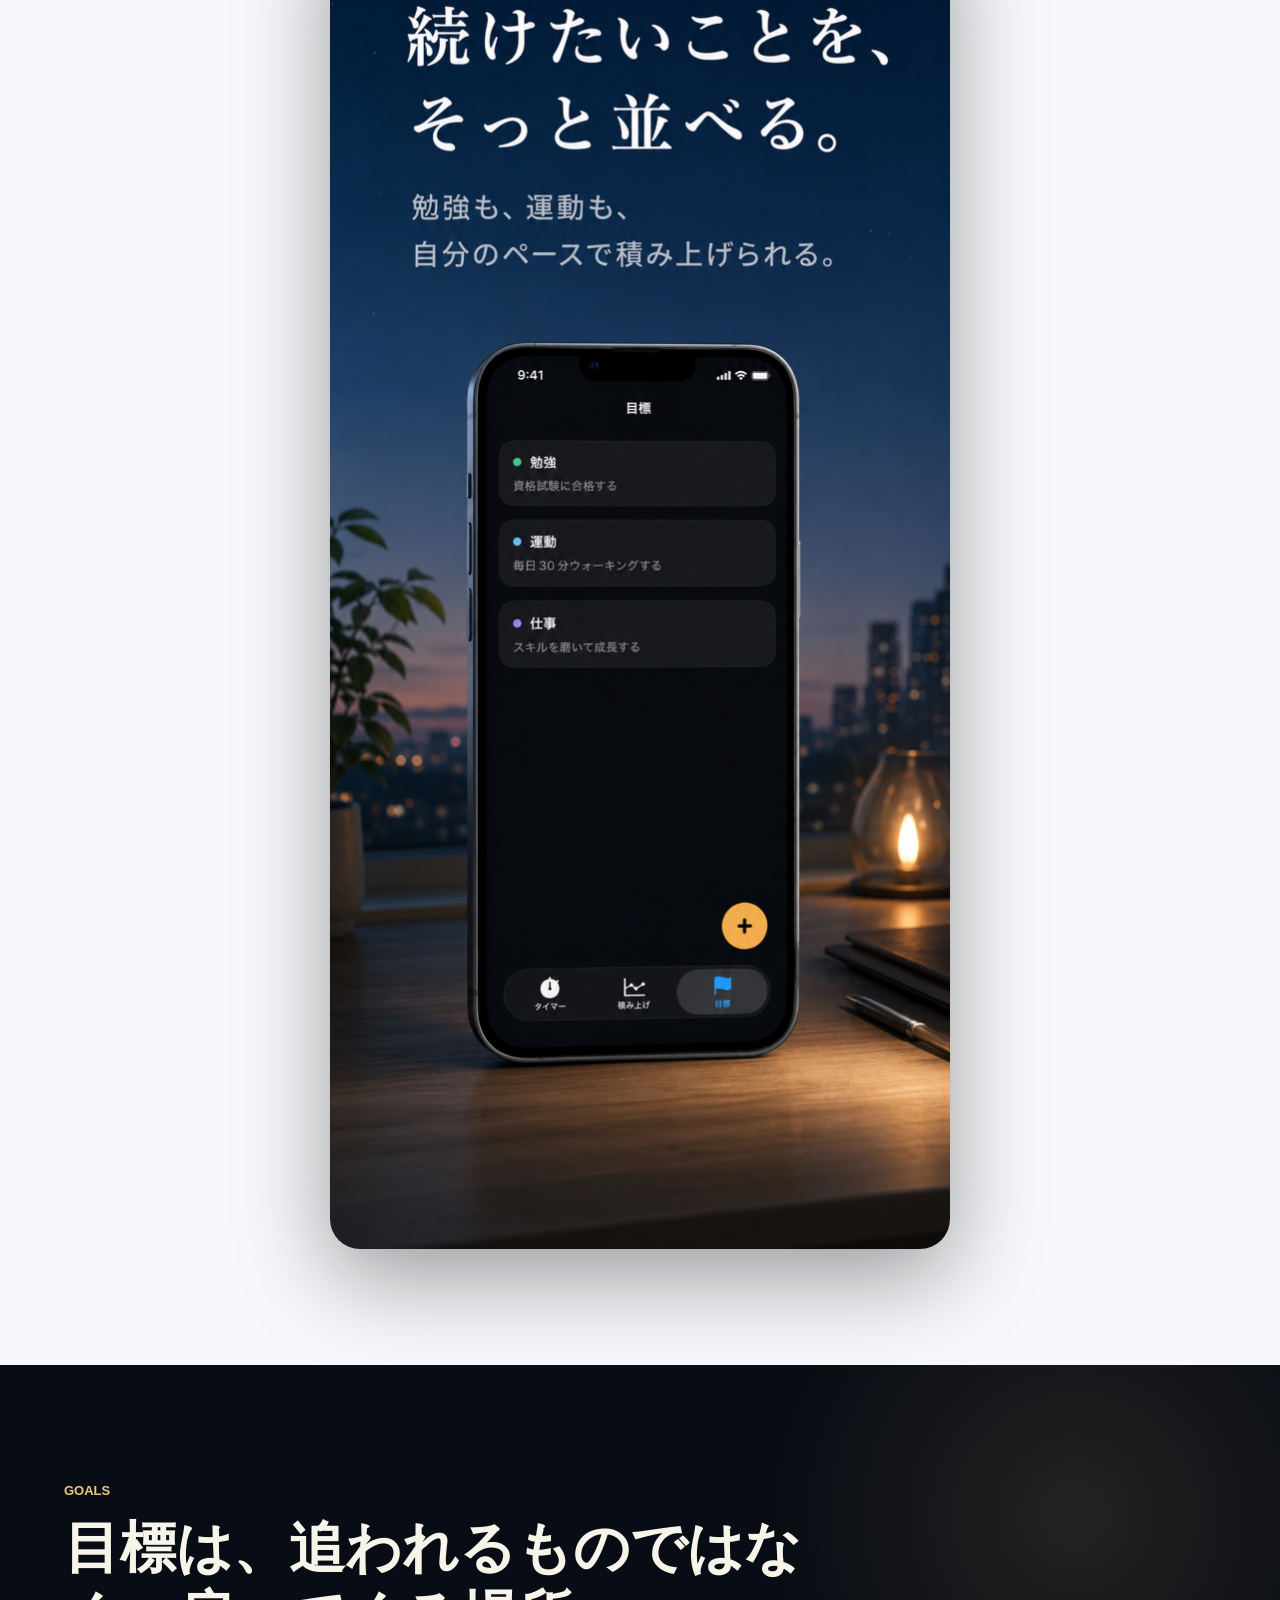
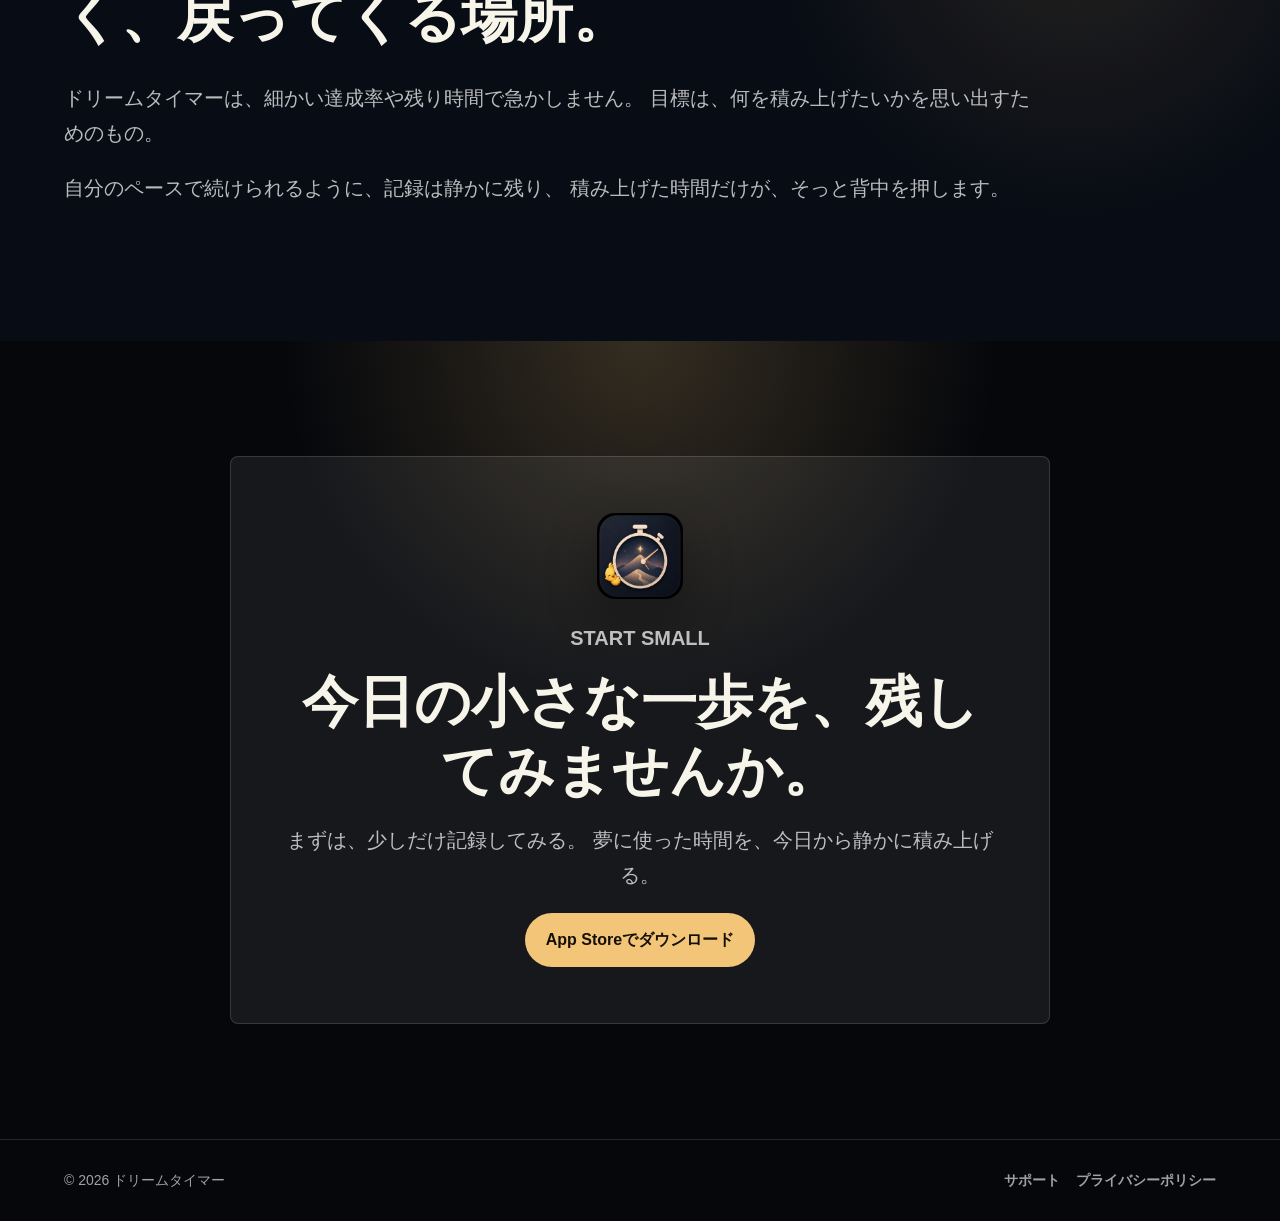
==== commit 2225f290: "Update hero copy and marketing text contrast" ====
--- a/index.html
+++ b/index.html
@@ -3,7 +3,7 @@
   <head>
     <meta charset="utf-8">
     <meta name="viewport" content="width=device-width, initial-scale=1">
-    <title>ドリームタイマー | 夢に使った時間を、静かに積み上げる</title>
+    <title>ドリームタイマー | 夢に使った時間を、積み上げる</title>
     <meta
       name="description"
       content="ドリームタイマーは、勉強・運動・読書・副業・仕事など、夢や目標に向けて使った時間をタイマーで記録するiOSアプリです。"
@@ -11,7 +11,7 @@
     <meta property="og:title" content="ドリームタイマー">
     <meta
       property="og:description"
-      content="今日も何もできなかった、を減らす。夢に使った時間を、静かに積み上げるタイマーアプリ。"
+      content="今日も何もできなかった、を減らす。夢に使った時間を、積み上げるタイマーアプリ。"
     >
     <meta property="og:type" content="website">
     <link rel="alternate" hreflang="en" href="en.html">
@@ -39,7 +39,7 @@
       <section class="hero dream-hero">
         <div class="hero-copy">
           <p class="eyebrow">ドリームタイマー</p>
-          <h1>夢に使った時間を、静かに積み上げる。</h1>
+          <h1>夢に使った時間を、積み上げる。</h1>
           <p class="lead">
             ドリームタイマーは、勉強・運動・読書・副業・仕事など、
             目標に向けて使った時間を記録するタイマーアプリです。
@@ -47,7 +47,6 @@
           </p>
           <div class="actions">
             <a class="button primary" href="https://apps.apple.com/app/id6766383177">App Storeでダウンロード</a>
-            <a class="button secondary" href="#story">もう少し見る</a>
           </div>
         </div>
         <div class="hero-media" aria-label="ドリームタイマーのアプリ画面">
--- a/styles.css
+++ b/styles.css
@@ -493,7 +493,7 @@
 
 .support-hero .lead,
 .support-panel p,
-.copy-block p,
+body:not(.marketing-page) .copy-block p,
 .legal-panel p {
   color: var(--muted-dark);
 }
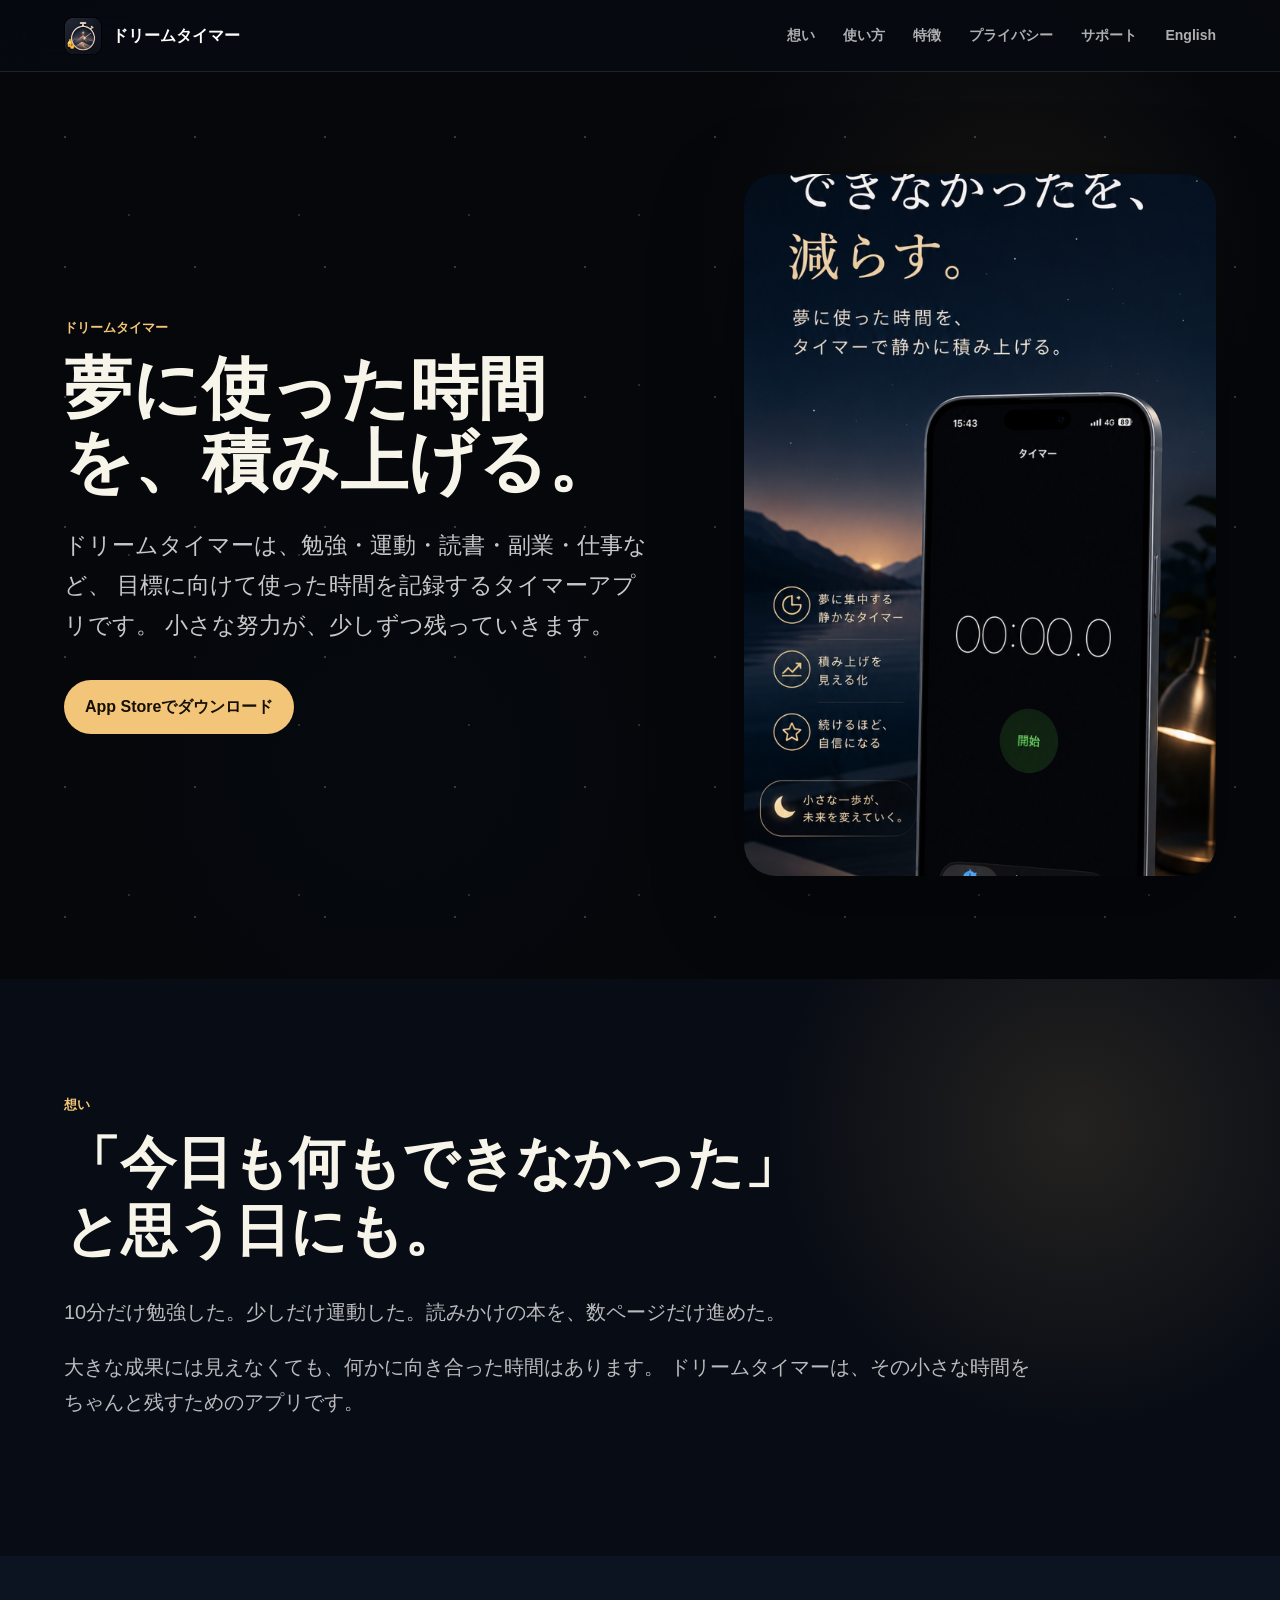
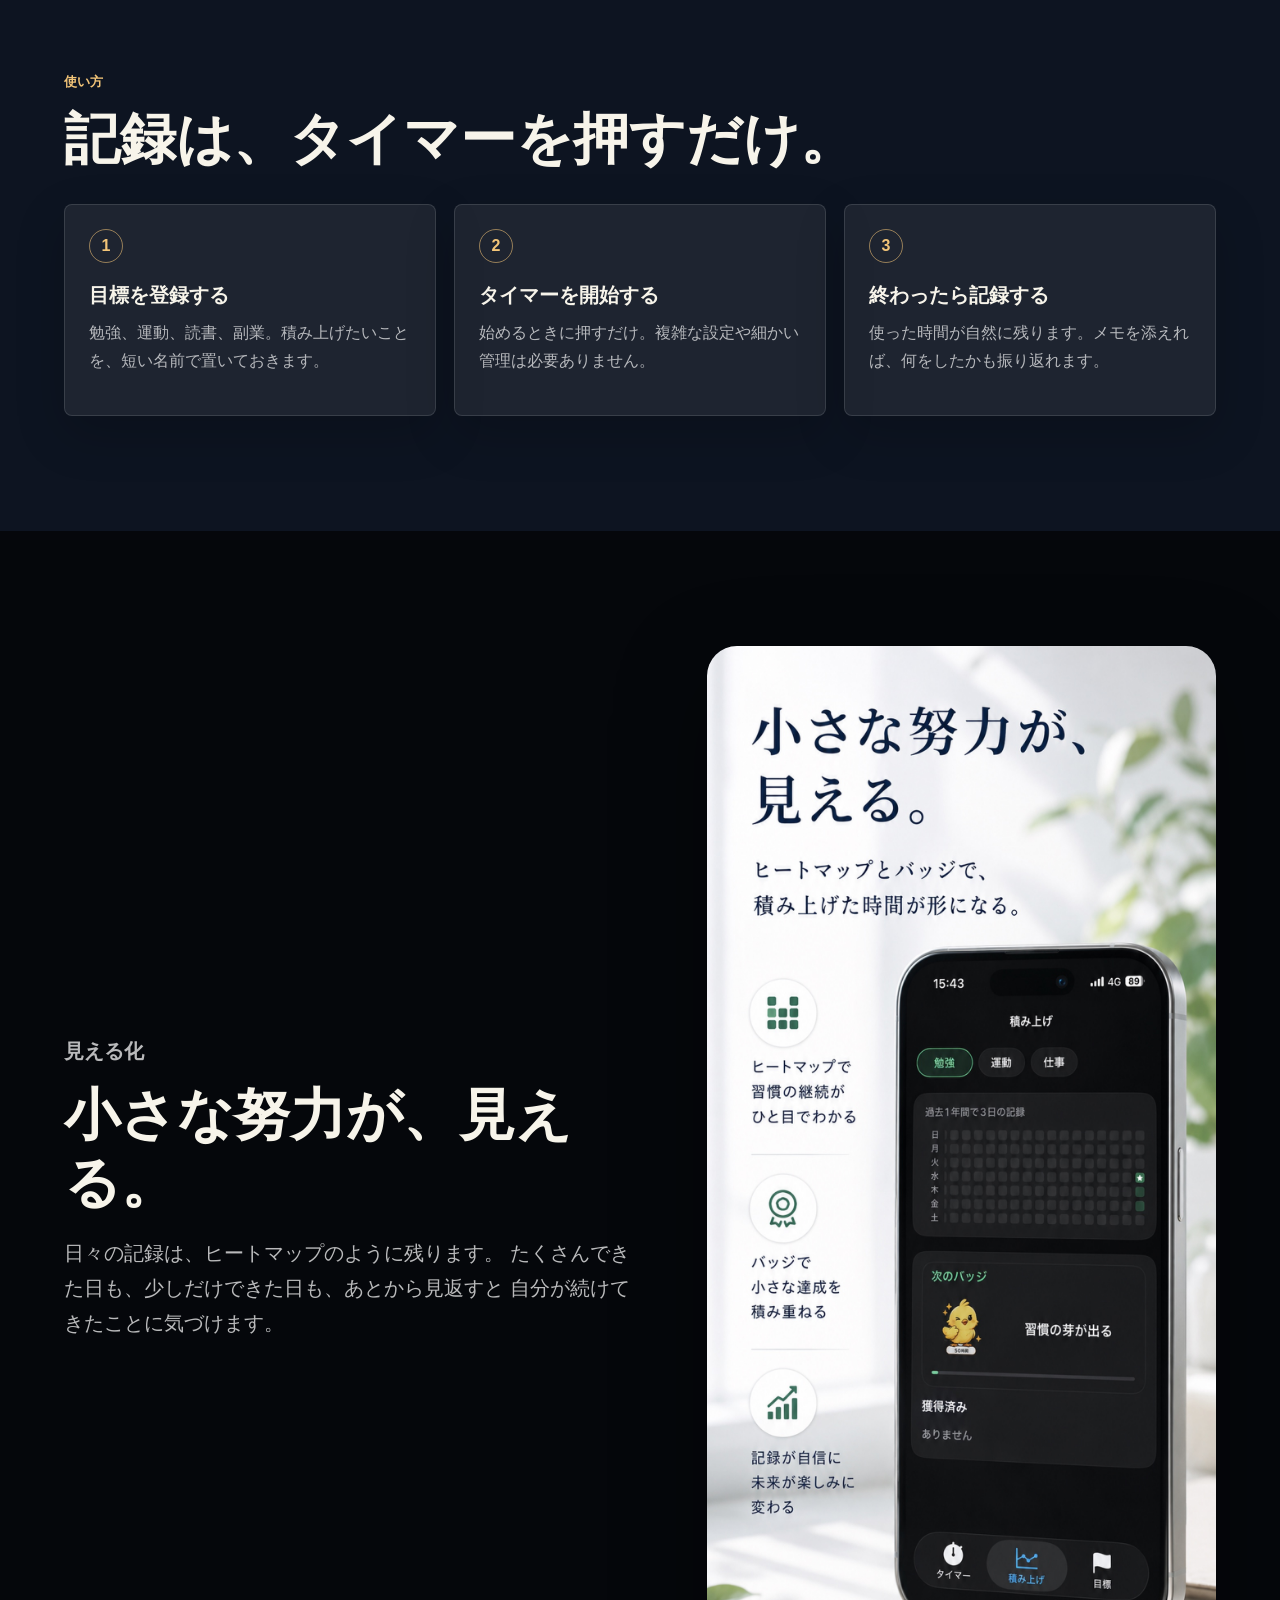
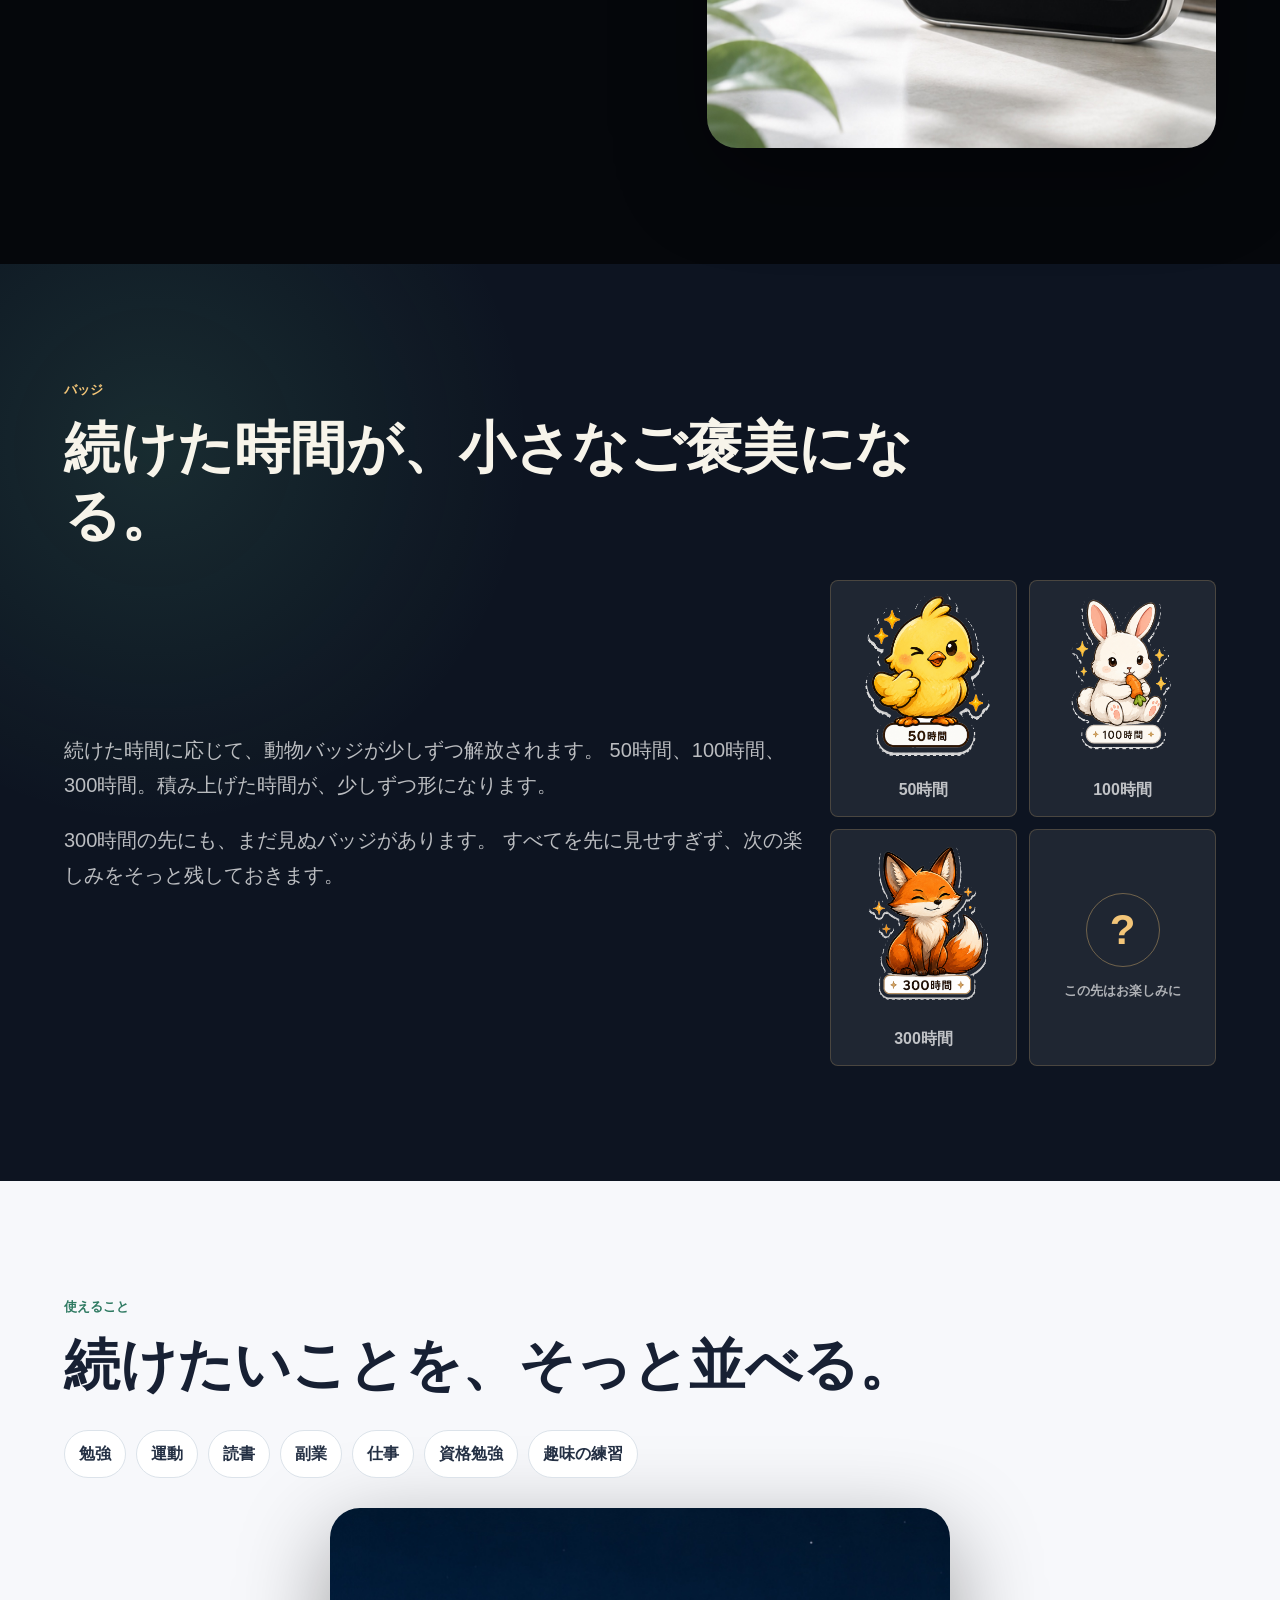
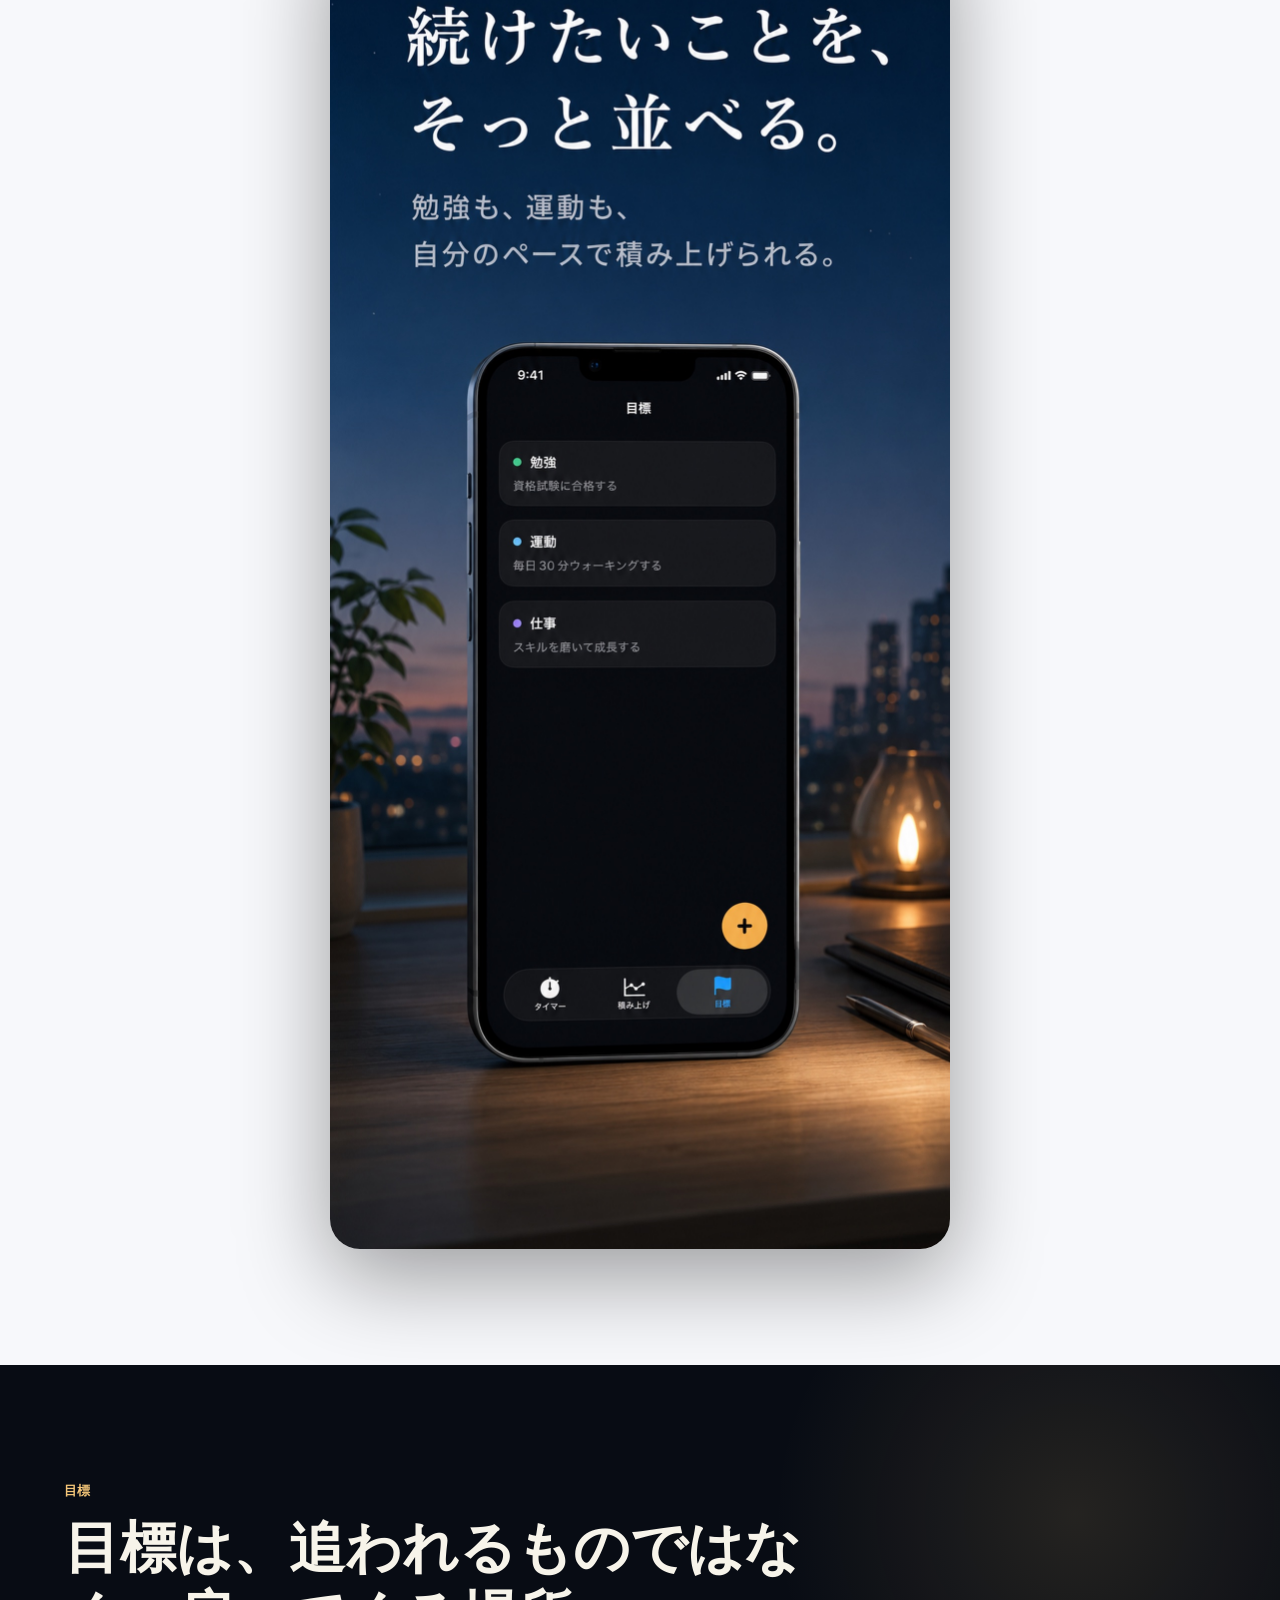
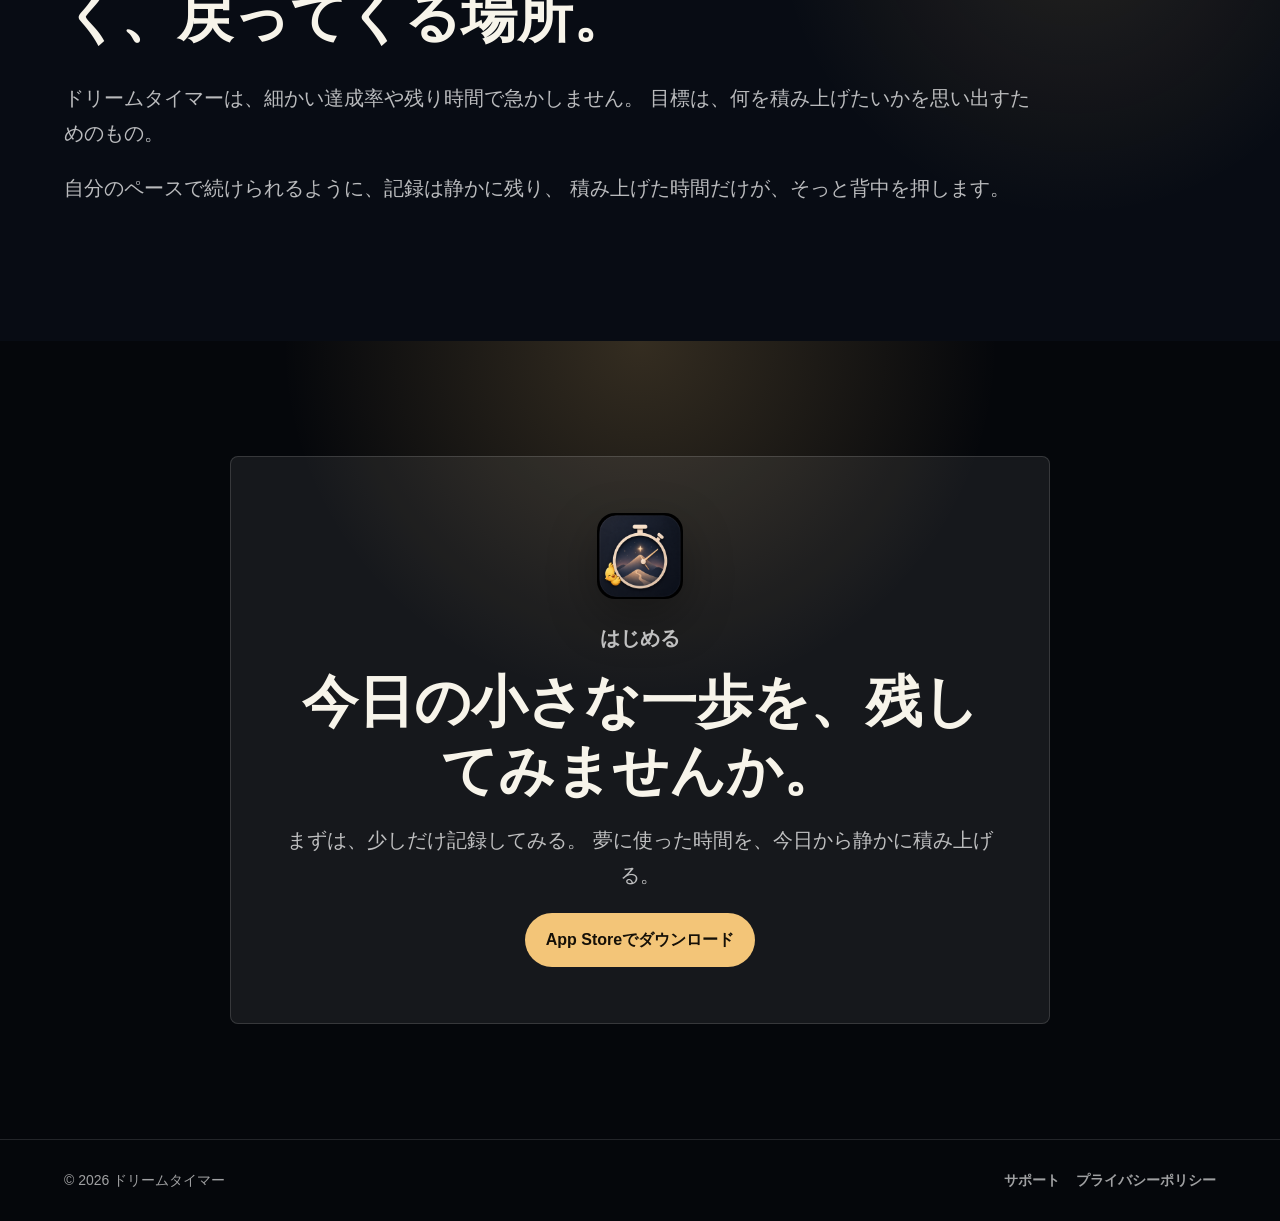
==== commit 38c470f0: "Polish Japanese labels and badge assets" ====
--- a/index.html
+++ b/index.html
@@ -56,7 +56,7 @@
 
       <section id="story" class="section quiet-section">
         <div class="section-heading narrow-heading">
-          <p class="eyebrow">Story</p>
+          <p class="eyebrow">想い</p>
           <h2>「今日も何もできなかった」と思う日にも。</h2>
         </div>
         <div class="copy-block wide-copy">
@@ -72,7 +72,7 @@
 
       <section id="how" class="section step-section">
         <div class="section-heading">
-          <p class="eyebrow">How it works</p>
+          <p class="eyebrow">使い方</p>
           <h2>記録は、タイマーを押すだけ。</h2>
         </div>
         <div class="step-grid">
@@ -96,7 +96,7 @@
 
       <section id="features" class="section showcase-section">
         <div class="showcase-copy">
-          <p class="eyebrow">Visualize</p>
+          <p class="eyebrow">見える化</p>
           <h2>小さな努力が、見える。</h2>
           <p>
             日々の記録は、ヒートマップのように残ります。
@@ -111,7 +111,7 @@
 
       <section class="section badge-section">
         <div class="section-heading">
-          <p class="eyebrow">Badges</p>
+          <p class="eyebrow">バッジ</p>
           <h2>続けた時間が、小さなご褒美になる。</h2>
         </div>
         <div class="badge-layout">
@@ -127,15 +127,15 @@
           </div>
           <div class="badge-gallery" aria-label="バッジの例">
             <figure>
-              <img src="assets/badges/50.jpg" alt="50時間のひよこバッジ">
+              <img src="assets/badges/50.png" alt="50時間のひよこバッジ">
               <figcaption>50時間</figcaption>
             </figure>
             <figure>
-              <img src="assets/badges/100.jpg" alt="100時間のうさぎバッジ">
+              <img src="assets/badges/100.png" alt="100時間のうさぎバッジ">
               <figcaption>100時間</figcaption>
             </figure>
             <figure>
-              <img src="assets/badges/300.jpg" alt="300時間のきつねバッジ">
+              <img src="assets/badges/300.png" alt="300時間のきつねバッジ">
               <figcaption>300時間</figcaption>
             </figure>
             <div class="mystery-badge">
@@ -148,7 +148,7 @@
 
       <section class="section usecase-section">
         <div class="section-heading">
-          <p class="eyebrow">Use cases</p>
+          <p class="eyebrow">使えること</p>
           <h2>続けたいことを、そっと並べる。</h2>
         </div>
         <div class="usecase-list" aria-label="利用シーン">
@@ -167,7 +167,7 @@
 
       <section class="section goal-section">
         <div class="section-heading narrow-heading">
-          <p class="eyebrow">Goals</p>
+          <p class="eyebrow">目標</p>
           <h2>目標は、追われるものではなく、戻ってくる場所。</h2>
         </div>
         <div class="copy-block wide-copy">
@@ -185,7 +185,7 @@
       <section id="download" class="section final-cta">
         <div class="final-card">
           <img class="final-icon" src="assets/marketing/icon.png" alt="">
-          <p class="eyebrow">Start small</p>
+          <p class="eyebrow">はじめる</p>
           <h2>今日の小さな一歩を、残してみませんか。</h2>
           <p>
             まずは、少しだけ記録してみる。
--- a/styles.css
+++ b/styles.css
@@ -167,7 +167,7 @@
 }
 
 h1 {
-  font-size: clamp(46px, 8vw, 92px);
+  font-size: clamp(36px, 5.8vw, 68px);
   line-height: 1.08;
   margin-bottom: 26px;
 }
@@ -630,7 +630,7 @@
   }
 
   h1 {
-    font-size: clamp(42px, 13vw, 62px);
+    font-size: clamp(34px, 10.5vw, 48px);
   }
 
   .button {
